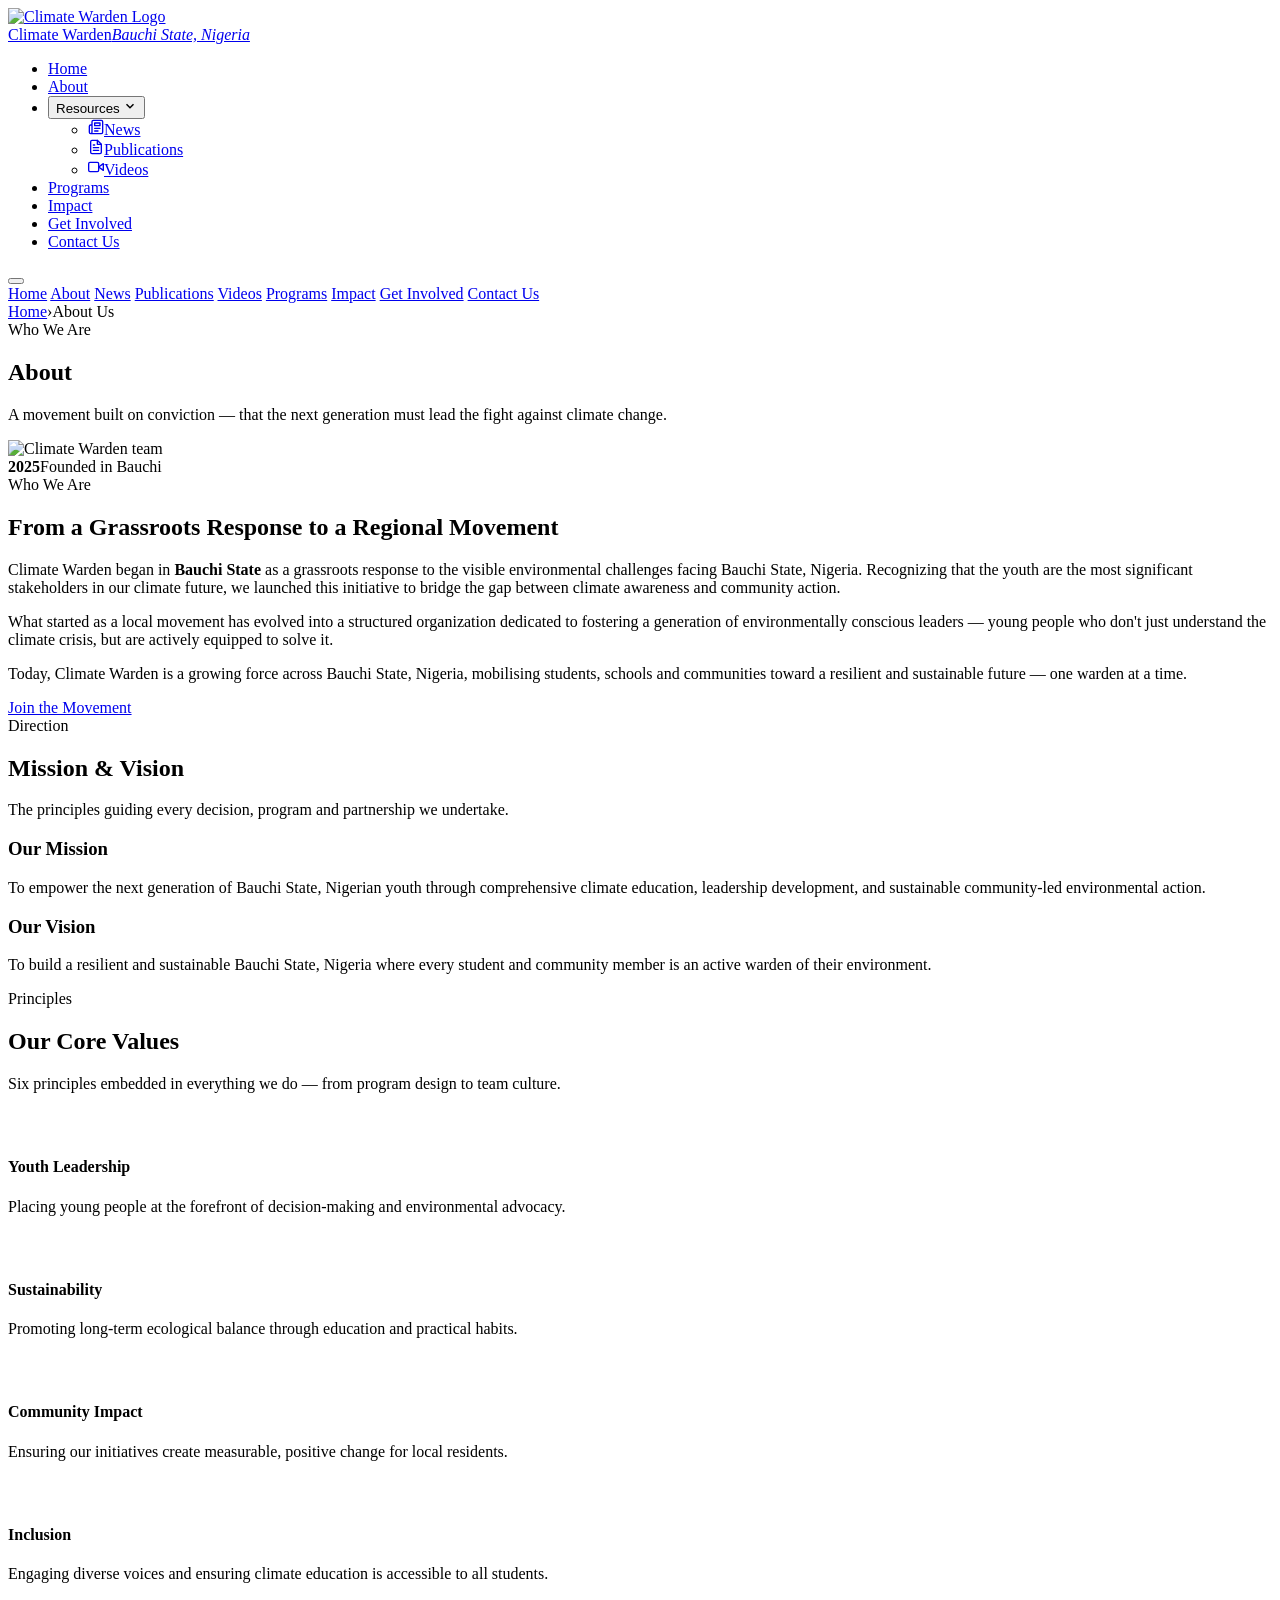
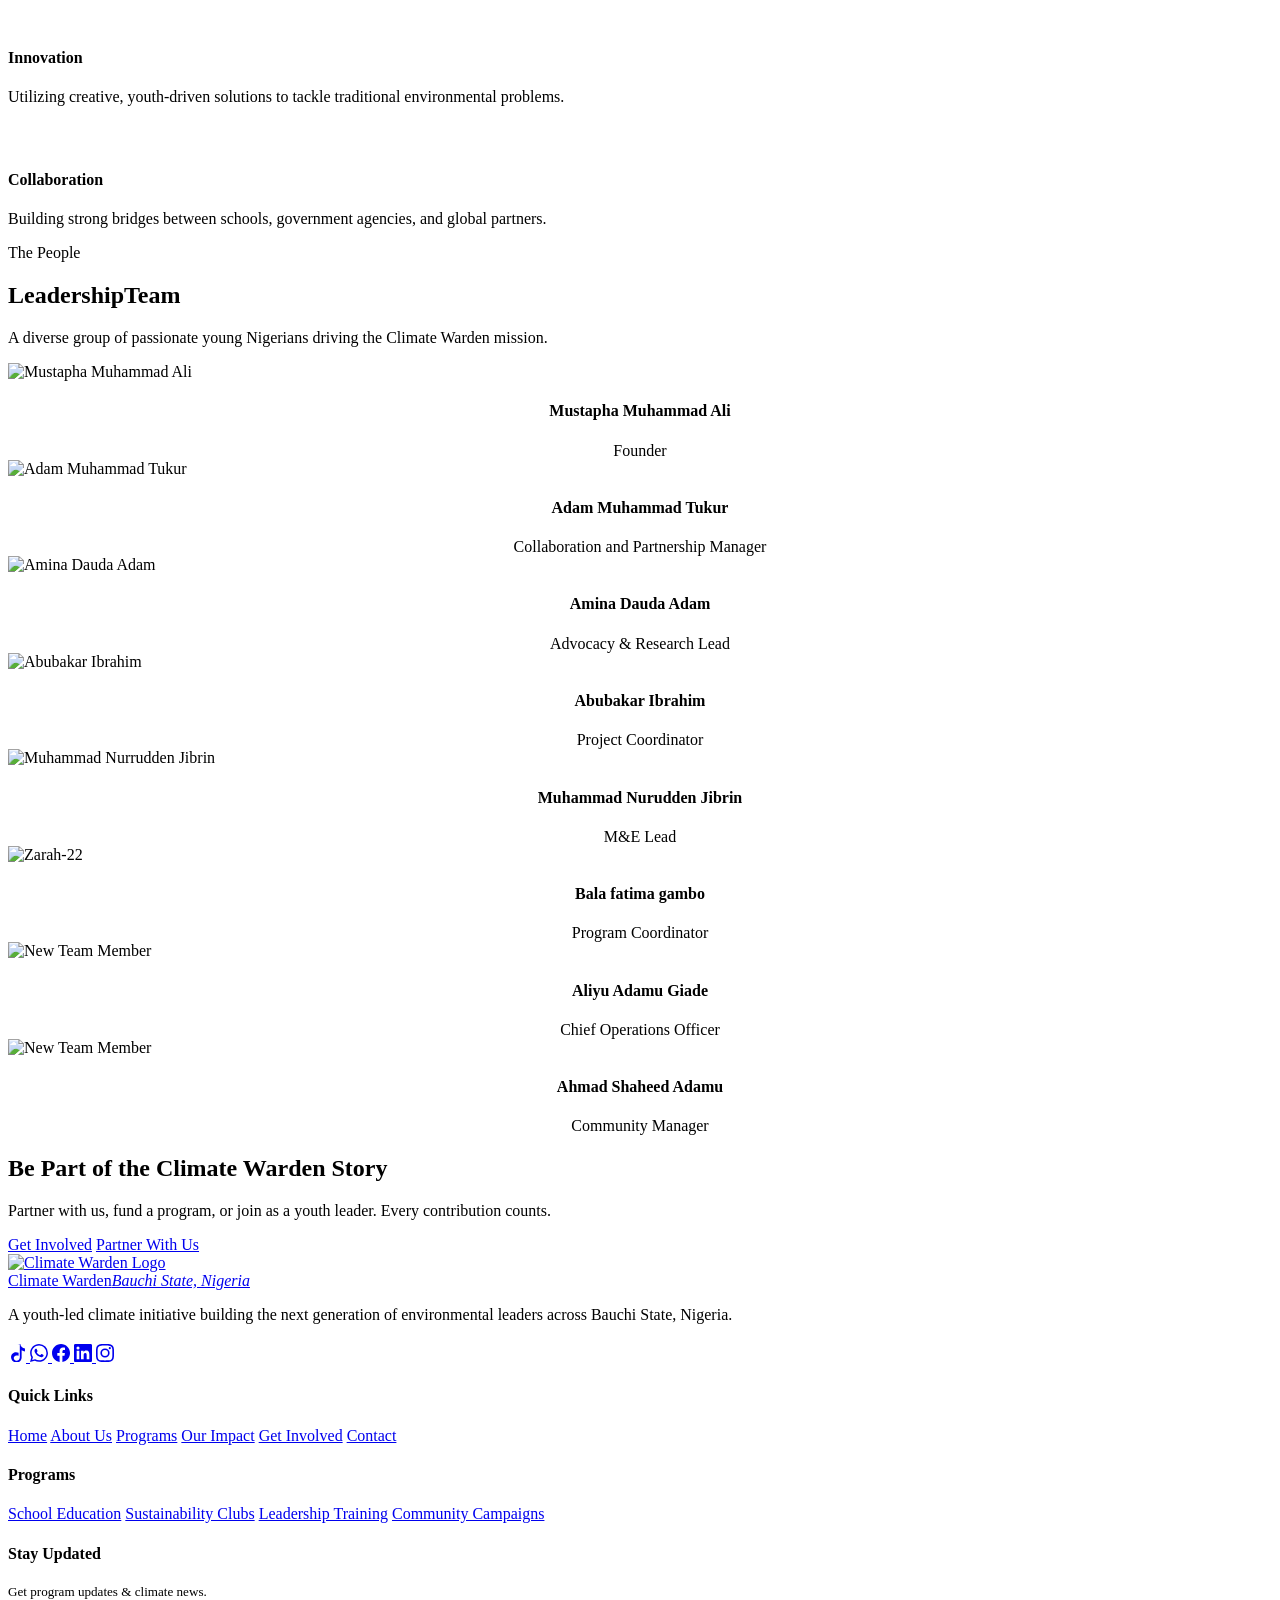
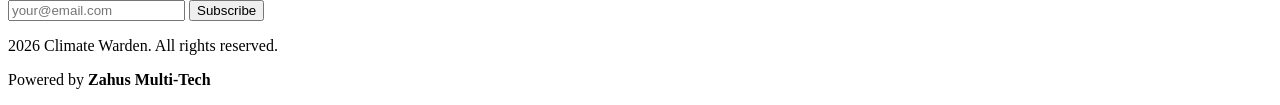
==== about.html @ 06228cfe "Implement Universal SEO, OpenGraph and Twitter tags across all pages" ====
﻿<!DOCTYPE html>
<html lang="en">

<head>
    <meta charset="UTF-8" />
    <meta name="viewport" content="width=device-width,initial-scale=1.0" />
    <title>About Us — Climate Warden</title>
    <!-- SEO Metadata -->
    <meta name="description"
        content="Learn about Climate Warden's story, mission, vision, and core values driving our youth-led climate action in Bauchi State, Nigeria." />
    <meta name="keywords"
        content="About Climate Warden, climate NGO, environmental leadership, Bauchi State, sustainability mission, youth empowerment, Nigeria" />
    <meta name="author" content="Climate Warden" />
    <meta name="robots" content="index, follow" />
    <link rel="canonical" href="https://climatewarden.org/about.html" />

    <!-- Open Graph / Social Media Sharing -->
    <meta property="og:type" content="website" />
    <meta property="og:title" content="About Us — Climate Warden" />
    <meta property="og:description"
        content="Learn about Climate Warden's story, mission, and vision driving our youth-led climate action." />
    <meta property="og:image" content="https://climatewarden.org/images/logo.jpeg" />
    <meta property="og:url" content="https://climatewarden.org/about.html" />

    <!-- Twitter Cards -->
    <meta name="twitter:card" content="summary_large_image" />
    <meta name="twitter:title" content="About Us — Climate Warden" />
    <meta name="twitter:description"
        content="Learn about Climate Warden's story, mission, and vision driving our youth-led climate action." />
    <meta name="twitter:image" content="https://climatewarden.org/images/logo.jpeg" />
    <link rel="icon" href="images/logo.jpeg" />
    <link rel="preconnect" href="https://fonts.googleapis.com" />
    <link rel="preconnect" href="https://fonts.gstatic.com" crossorigin />
    <link
        href="https://fonts.googleapis.com/css2?family=Poppins:wght@300;400;500;600;700;800;900&family=Inter:wght@400;500;600&display=swap"
        rel="stylesheet" />
    <link rel="stylesheet" href="css/style.css" />
</head>

<body>
    <!-- NAVBAR -->
    <header class="navbar" role="banner">
        <div class="container">
            <nav class="nav-inner">
                <a href="index.html" class="nav-logo">
                    <img src="images/logo.jpeg" alt="Climate Warden Logo" class="logo-img" />
                    <div class="logo-wordmark">Climate Warden<em>Bauchi State, Nigeria</em></div>
                </a>
                <ul class="nav-links" role="list">
                    <li><a href="index.html">Home</a></li>
                    <li><a href="about.html" class="active">About</a></li>
                    <li class="nav-dropdown">
                        <button class="nav-dropdown-btn" aria-expanded="false" aria-haspopup="true">Resources <svg
                                class="dropdown-caret" viewBox="0 0 24 24" width="14" height="14" fill="none"
                                stroke="currentColor" stroke-width="2.5">
                                <path d="m6 9 6 6 6-6" />
                            </svg></button>
                        <ul class="dropdown-menu" role="menu">
                            <li><a href="news.html" role="menuitem"><svg viewBox="0 0 24 24" width="16" height="16"
                                        fill="none" stroke="currentColor" stroke-width="2" stroke-linecap="round"
                                        stroke-linejoin="round">
                                        <path
                                            d="M4 22h16a2 2 0 0 0 2-2V4a2 2 0 0 0-2-2H8a2 2 0 0 0-2 2v16a2 2 0 0 1-2 2Zm0 0a2 2 0 0 1-2-2v-9c0-1.1.9-2 2-2h2" />
                                        <path d="M18 14h-8M15 18h-5M10 6h8v4h-8V6Z" />
                                    </svg>News</a></li>
                            <li><a href="publications.html" role="menuitem"><svg viewBox="0 0 24 24" width="16"
                                        height="16" fill="none" stroke="currentColor" stroke-width="2"
                                        stroke-linecap="round" stroke-linejoin="round">
                                        <path d="M14 2H6a2 2 0 0 0-2 2v16a2 2 0 0 0 2 2h12a2 2 0 0 0 2-2V8z" />
                                        <path d="M14 2v6h6M16 13H8M16 17H8M10 9H8" />
                                    </svg>Publications</a></li>
                            <li><a href="videos.html" role="menuitem"><svg viewBox="0 0 24 24" width="16" height="16"
                                        fill="none" stroke="currentColor" stroke-width="2" stroke-linecap="round"
                                        stroke-linejoin="round">
                                        <polygon points="23 7 16 12 23 17 23 7" />
                                        <rect x="1" y="5" width="15" height="14" rx="2" ry="2" />
                                    </svg>Videos</a></li>
                        </ul>
                    </li>
                    <li><a href="programs.html">Programs</a></li>
                    <li><a href="impact.html">Impact</a></li>
                    <li><a href="get-involved.html">Get Involved</a></li>
                    <li><a href="contact.html" class="btn btn-neon">Contact Us</a></li>
                </ul>
                <button class="hamburger" aria-label="Toggle menu"><span></span><span></span><span></span></button>
            </nav>
            <div class="mobile-nav">
                <a href="index.html">Home</a>
                <a href="about.html" class="active">About</a>
                <a href="news.html">News</a>
                <a href="publications.html">Publications</a>
                <a href="videos.html">Videos</a>
                <a href="programs.html">Programs</a>
                <a href="impact.html">Impact</a>
                <a href="get-involved.html">Get Involved</a>
                <a href="contact.html" class="btn btn-neon">Contact Us</a>
            </div>
        </div>
    </header>

    <main>
        <section class="page-hero">
            <div class="container" style="position:relative;z-index:2">
                <nav class="breadcrumb"><a href="index.html">Home</a><span>›</span><span>About Us</span></nav>
                <span class="chip" style="justify-content:center;display:inline-flex">Who We Are</span>
                <h1>About <span
                        style="background:linear-gradient(90deg,var(--green-neon),var(--green-bright));-webkit-background-clip:text;-webkit-text-fill-color:transparent;background-clip:text">Climate
                        Warden</span></h1>
                <p>A movement built on conviction — that the next generation must lead the fight against climate change.
                </p>
            </div>
        </section>

        <!-- OUR STORY -->
        <section>
            <div class="container">
                <div class="about-split">
                    <div class="about-visual reveal-left">
                        <div class="about-glow"></div>
                        <img class="about-img" src="images/about-photo.jpeg" alt="Climate Warden team" loading="lazy"
                            width="700" height="480" />
                        <div class="about-badge"><strong>2025</strong><span>Founded in Bauchi</span></div>
                    </div>
                    <div class="about-text reveal-right">
                        <span class="chip">Who We Are</span>
                        <h2 class="section-title">From a Grassroots Response to a <span class="accent">Regional
                                Movement</span></h2>
                        <p>Climate Warden began in <strong style="color:var(--green-neon)">Bauchi State</strong> as a
                            grassroots response to the visible environmental challenges facing Bauchi State, Nigeria.
                            Recognizing that the youth are the most significant stakeholders in our climate future, we
                            launched this initiative to bridge the gap between climate awareness and community action.
                        </p>
                        <p>What started as a local movement has evolved into a structured organization dedicated to
                            fostering a generation of environmentally conscious leaders — young people who don't just
                            understand the climate crisis, but are actively equipped to solve it.</p>
                        <p>Today, Climate Warden is a growing force across Bauchi State, Nigeria, mobilising students,
                            schools and communities toward a resilient and sustainable future — one warden at a time.
                        </p>
                        <a href="get-involved.html" class="btn btn-neon" style="margin-top:8px">Join the Movement</a>
                    </div>
                </div>
            </div>
        </section>

        <!-- MISSION & VISION -->
        <section class="bg-alt">
            <div class="container">
                <div class="text-center">
                    <span class="chip reveal">Direction</span>
                    <h2 class="section-title reveal">Mission &amp; <span class="accent">Vision</span></h2>
                    <p class="section-sub reveal">The principles guiding every decision, program and partnership we
                        undertake.</p>
                </div>
                <div class="mv-grid">
                    <div class="glass-card mv-card reveal-left">
                        <h3>Our Mission</h3>
                        <p>To empower the next generation of Bauchi State, Nigerian youth through comprehensive climate
                            education, leadership development, and sustainable community-led environmental action.</p>
                    </div>
                    <div class="glass-card mv-card reveal-right">
                        <h3>Our Vision</h3>
                        <p>To build a resilient and sustainable Bauchi State, Nigeria where every student and community
                            member is an active warden of their environment.</p>
                    </div>
                </div>
            </div>
        </section>

        <!-- CORE VALUES -->
        <section>
            <div class="container">
                <div class="text-center">
                    <span class="chip reveal">Principles</span>
                    <h2 class="section-title reveal">Our Core <span class="accent">Values</span></h2>
                    <p class="section-sub reveal">Six principles embedded in everything we do — from program design to
                        team culture.</p>
                </div>
                <div class="values-grid">
                    <div class="glass-card value-card reveal delay-1">
                        <div class="value-icon-wrap">
                            <svg viewBox="0 0 24 24" width="24" height="24" fill="none" stroke="var(--green-neon)"
                                stroke-width="2" stroke-linecap="round" stroke-linejoin="round">
                                <polygon
                                    points="12 2 15.09 8.26 22 9.27 17 14.14 18.18 21.02 12 17.77 5.82 21.02 7 14.14 2 9.27 8.91 8.26 12 2">
                                </polygon>
                            </svg>
                        </div>
                        <h4>Youth Leadership</h4>
                        <p>Placing young people at the forefront of decision-making and environmental advocacy.</p>
                    </div>
                    <div class="glass-card value-card reveal delay-2">
                        <div class="value-icon-wrap">
                            <svg viewBox="0 0 24 24" width="24" height="24" fill="none" stroke="var(--green-neon)"
                                stroke-width="2" stroke-linecap="round" stroke-linejoin="round">
                                <path d="M12 22c5-4 8-9 8-14a8 8 0 1 0-16 0c0 5 3 10 8 14z" />
                                <path d="M12 22V12" />
                            </svg>
                        </div>
                        <h4>Sustainability</h4>
                        <p>Promoting long-term ecological balance through education and practical habits.</p>
                    </div>
                    <div class="glass-card value-card reveal delay-3">
                        <div class="value-icon-wrap">
                            <svg viewBox="0 0 24 24" width="24" height="24" fill="none" stroke="var(--green-neon)"
                                stroke-width="2" stroke-linecap="round" stroke-linejoin="round">
                                <path
                                    d="M20.84 4.61a5.5 5.5 0 0 0-7.78 0L12 5.67l-1.06-1.06a5.5 5.5 0 0 0-7.78 7.78l1.06 1.06L12 21.23l7.78-7.78 1.06-1.06a5.5 5.5 0 0 0 0-7.78z">
                                </path>
                            </svg>
                        </div>
                        <h4>Community Impact</h4>
                        <p>Ensuring our initiatives create measurable, positive change for local residents.</p>
                    </div>
                    <div class="glass-card value-card reveal delay-4">
                        <div class="value-icon-wrap">
                            <svg viewBox="0 0 24 24" width="24" height="24" fill="none" stroke="var(--green-neon)"
                                stroke-width="2" stroke-linecap="round" stroke-linejoin="round">
                                <path d="M17 21v-2a4 4 0 0 0-4-4H5a4 4 0 0 0-4 4v2"></path>
                                <circle cx="9" cy="7" r="4"></circle>
                                <path d="M23 21v-2a4 4 0 0 0-3-3.87"></path>
                                <path d="M16 3.13a4 4 0 0 1 0 7.75"></path>
                            </svg>
                        </div>
                        <h4>Inclusion</h4>
                        <p>Engaging diverse voices and ensuring climate education is accessible to all students.</p>
                    </div>
                    <div class="glass-card value-card reveal delay-5">
                        <div class="value-icon-wrap">
                            <svg viewBox="0 0 24 24" width="24" height="24" fill="none" stroke="var(--green-neon)"
                                stroke-width="2" stroke-linecap="round" stroke-linejoin="round">
                                <polygon points="13 2 3 14 12 14 11 22 21 10 12 10 13 2"></polygon>
                            </svg>
                        </div>
                        <h4>Innovation</h4>
                        <p>Utilizing creative, youth-driven solutions to tackle traditional environmental problems.</p>
                    </div>
                    <div class="glass-card value-card reveal delay-6">
                        <div class="value-icon-wrap">
                            <svg viewBox="0 0 24 24" width="24" height="24" fill="none" stroke="var(--green-neon)"
                                stroke-width="2" stroke-linecap="round" stroke-linejoin="round">
                                <circle cx="18" cy="5" r="3"></circle>
                                <circle cx="6" cy="12" r="3"></circle>
                                <circle cx="18" cy="19" r="3"></circle>
                                <line x1="8.59" y1="13.51" x2="15.42" y2="17.49"></line>
                                <line x1="15.41" y1="6.51" x2="8.59" y2="10.49"></line>
                            </svg>
                        </div>
                        <h4>Collaboration</h4>
                        <p>Building strong bridges between schools, government agencies, and global partners.</p>
                    </div>
                </div>
            </div>
        </section>

        <!-- TEAM -->
        <section class="bg-alt">
            <div class="container">
                <div class="text-center">
                    <span class="chip reveal"> The People</span>
                    <h2 class="section-title reveal">Leadership<span class="accent">Team</span></h2>
                    <p class="section-sub reveal">A diverse group of passionate young Nigerians driving the Climate
                        Warden mission.</p>
                </div>
                <div class="team-grid">
                    <div class="glass-card team-card reveal delay-1">
                        <div class="team-header" style="overflow: hidden; padding: 0;">
                            <img src="images/mustapha-muhammad-ali.jpg" alt="Mustapha Muhammad Ali"
                                style="width: 100%; height: 100%; object-fit: cover; display: block;" />
                        </div>
                        <div class="team-body" style="text-align: center;">
                            <h4>Mustapha Muhammad Ali</h4><span class="team-role">Founder</span>
                        </div>
                    </div>
                    <div class="glass-card team-card reveal delay-2">
                        <div class="team-header" style="overflow: hidden; padding: 0;">
                            <img src="images/adam-muhammad-tukur.jpg" alt="Adam Muhammad Tukur"
                                style="width: 100%; height: 100%; object-fit: cover; display: block;" />
                        </div>
                        <div class="team-body" style="text-align: center;">
                            <h4>Adam Muhammad Tukur</h4><span class="team-role">Collaboration and Partnership
                                Manager</span>
                        </div>
                    </div>
                    <div class="glass-card team-card reveal delay-3">
                        <div class="team-header" style="overflow: hidden; padding: 0;">
                            <img src="images/aira-2.jpg" alt="Amina Dauda Adam"
                                style="width: 100%; height: 100%; object-fit: cover; display: block;" />
                        </div>
                        <div class="team-body" style="text-align: center;">
                            <h4>Amina Dauda Adam</h4><span class="team-role">Advocacy & Research Lead</span>
                        </div>
                    </div>
                    <div class="glass-card team-card reveal delay-4">
                        <div class="team-header" style="overflow: hidden; padding: 0;">
                            <img src="images/abubakar-ibrahim.jpg" alt="Abubakar Ibrahim"
                                style="width: 100%; height: 100%; object-fit: cover; display: block;" />
                        </div>
                        <div class="team-body" style="text-align: center;">
                            <h4>Abubakar Ibrahim</h4><span class="team-role">Project Coordinator</span>
                        </div>
                    </div>
                    <div class="glass-card team-card reveal delay-5">
                        <div class="team-header" style="overflow: hidden; padding: 0;">
                            <img src="images/muhammad-nurrudden-jibrin.jpg" alt="Muhammad Nurrudden Jibrin"
                                style="width: 100%; height: 100%; object-fit: cover; display: block;" />
                        </div>
                        <div class="team-body" style="text-align: center;">
                            <h4>Muhammad Nurudden Jibrin</h4><span class="team-role">M&amp;E Lead</span>
                        </div>
                    </div>
                    <div class="glass-card team-card reveal delay-6">
                        <div class="team-header" style="overflow: hidden; padding: 0;">
                            <img src="images/zarah-22.jpg" alt="Zarah-22"
                                style="width: 100%; height: 100%; object-fit: cover; display: block;" />
                        </div>
                        <div class="team-body" style="text-align: center;">
                            <h4>Bala fatima gambo</h4><span class="team-role">Program Coordinator</span>
                        </div>
                    </div>
                    <div class="glass-card team-card reveal delay-7">
                        <div class="team-header" style="overflow: hidden; padding: 0;">
                            <img src="images/adoo.jpg" alt="New Team Member"
                                style="width: 100%; height: 100%; object-fit: cover; display: block;" />
                        </div>
                        <div class="team-body" style="text-align: center;">
                            <h4>Aliyu Adamu Giade</h4><span class="team-role">Chief Operations Officer</span>
                        </div>
                    </div>
                    <div class="glass-card team-card reveal delay-8">
                        <div class="team-header" style="overflow: hidden; padding: 0;">
                            <img src="images/shahed.jpg" alt="New Team Member"
                                style="width: 100%; height: 100%; object-fit: cover; display: block;" />
                        </div>
                        <div class="team-body" style="text-align: center;">
                            <h4>Ahmad Shaheed Adamu</h4><span class="team-role">Community Manager</span>
                        </div>
                    </div>
                </div>
            </div>
        </section>

        <section class="cta-section">
            <div class="container" style="position:relative;z-index:2">
                <h2>Be Part of the <span class="accent">Climate Warden Story</span></h2>
                <p>Partner with us, fund a program, or join as a youth leader. Every contribution counts.</p>
                <div class="cta-btns">
                    <a href="get-involved.html" class="btn btn-neon btn-lg">Get Involved</a>
                    <a href="contact.html" class="btn btn-glass btn-lg">Partner With Us</a>
                </div>
            </div>
        </section>
    </main>

    <!-- FOOTER -->
    <footer class="footer">
        <div class="container">
            <div class="footer-grid">
                <div class="footer-brand">
                    <a href="index.html" class="nav-logo">
                        <img src="images/logo.jpeg" alt="Climate Warden Logo" class="logo-img" />
                        <div class="logo-wordmark">Climate Warden<em>Bauchi State, Nigeria</em></div>
                    </a>
                    <p>A youth-led climate initiative building the next generation of environmental leaders across
                        Bauchi State, Nigeria.</p>
                    <div class="footer-social" style="margin-top:20px">
                        <a href="https://www.tiktok.com/@climate.warden?_r=1&_t=ZS-94JHBEj833o" class="soc-btn"
                            aria-label="TikTok" target="_blank" rel="noopener">
                            <svg viewBox="0 0 24 24" width="18" height="18" fill="currentColor">
                                <path
                                    d="M12.525.02c1.31-.02 2.61-.01 3.91.04.15 1.53.85 3.01 1.95 4.09 1.12 1.09 2.66 1.72 4.25 1.79v3.96c-1.57-.02-3.13-.53-4.45-1.42-.01 3.25.01 6.5-.02 9.75-.11 2.53-1.6 4.88-3.87 5.92-2.31 1.05-5.06.77-7.14-.73-2.07-1.49-3.26-4.04-3.08-6.57.17-2.32 1.63-4.41 3.73-5.3 2-.85 4.39-.77 6.32.22l-.02 4.05c-1.22-.64-2.73-.78-4.02-.32-1.34.48-2.32 1.72-2.39 3.16-.06 1.48.87 2.87 2.26 3.4 1.4.53 3.06.27 4.19-.66 1.08-.89 1.65-2.28 1.63-3.71-.03-5.83-.02-11.66-.02-17.49z" />
                            </svg>
                        </a>
                        <a href="https://wa.me/2347038154504" class="soc-btn" aria-label="WhatsApp" target="_blank"
                            rel="noopener">
                            <svg viewBox="0 0 24 24" width="18" height="18" fill="currentColor">
                                <path
                                    d="M17.472 14.382c-.297-.149-1.758-.867-2.03-.967-.273-.099-.471-.148-.67.15-.197.297-.767.966-.94 1.164-.173.199-.347.223-.644.075-.297-.15-1.255-.463-2.39-1.475-.883-.788-1.48-1.761-1.653-2.059-.173-.297-.018-.458.13-.606.134-.133.298-.347.446-.52.149-.174.198-.298.298-.497.099-.198.05-.371-.025-.52-.075-.149-.669-1.612-.916-2.207-.242-.579-.487-.5-.669-.51a12.8 12.8 0 0 0-.57-.01c-.198 0-.52.074-.792.372-.272.297-1.04 1.016-1.04 2.479 0 1.462 1.065 2.875 1.213 3.074.149.198 2.096 3.2 5.077 4.487.709.306 1.262.489 1.694.625.712.227 1.36.195 1.871.118.571-.085 1.758-.719 2.006-1.413.248-.694.248-1.289.173-1.413-.074-.124-.272-.198-.57-.347m-5.421 7.403h-.004a9.87 9.87 0 0 1-5.031-1.378l-.361-.214-3.741.982.998-3.648-.235-.374a9.86 9.86 0 0 1-1.51-5.26c.001-5.45 4.436-9.884 9.888-9.884 2.64 0 5.122 1.03 6.988 2.898a9.825 9.825 0 0 1 2.893 6.994c-.003 5.45-4.437 9.884-9.885 9.884m8.413-18.297A11.815 11.815 0 0 0 12.05 0C5.495 0 .16 5.335.157 11.892c0 2.096.547 4.142 1.588 5.945L.057 24l6.305-1.654a11.882 11.882 0 0 0 5.683 1.448h.005c6.554 0 11.89-5.335 11.893-11.893a11.821 11.821 0 0 0-3.48-8.413Z" />
                            </svg>
                        </a>
                        <a href="https://www.facebook.com/share/17yFts8kGH/" class="soc-btn" aria-label="Facebook"
                            target="_blank" rel="noopener">
                            <svg viewBox="0 0 24 24" width="18" height="18" fill="currentColor">
                                <path
                                    d="M24 12.073C24 5.405 18.627 0 12 0S0 5.405 0 12.073C0 18.1 4.388 23.094 10.125 24v-8.437H7.078v-3.49h3.047V9.41c0-3.025 1.791-4.697 4.533-4.697 1.312 0 2.686.235 2.686.235v2.97h-1.513c-1.491 0-1.956.93-1.956 1.874v2.25h3.328l-.532 3.49h-2.796V24C19.612 23.094 24 18.1 24 12.073Z" />
                            </svg>
                        </a>
                        <a href="https://www.linkedin.com/company/climate-warden/" class="soc-btn" aria-label="LinkedIn"
                            target="_blank" rel="noopener">
                            <svg viewBox="0 0 24 24" width="18" height="18" fill="currentColor">
                                <path
                                    d="M20.447 20.452h-3.554v-5.569c0-1.328-.027-3.037-1.852-3.037-1.853 0-2.136 1.445-2.136 2.939v5.667H9.351V9h3.414v1.561h.046c.477-.9 1.637-1.85 3.37-1.85 3.601 0 4.267 2.37 4.267 5.455v6.286zM5.337 7.433a2.062 2.062 0 0 1-2.063-2.065 2.064 2.064 0 1 1 2.063 2.065zm1.782 13.019H3.555V9h3.564v11.452zM22.225 0H1.771C.792 0 0 .774 0 1.729v20.542C0 23.227.792 24 1.771 24h20.451C23.2 24 24 23.227 24 22.271V1.729C24 .774 23.2 0 22.222 0h.003z" />
                            </svg>
                        </a>
                        <a href="https://www.instagram.com/musterferh_?igsh=MWl0NHE3NjFrNmg1Zw==" class="soc-btn"
                            aria-label="Instagram" target="_blank" rel="noopener">
                            <svg viewBox="0 0 24 24" width="18" height="18" fill="currentColor">
                                <path
                                    d="M12 2.163c3.204 0 3.584.012 4.85.07 3.252.148 4.771 1.691 4.919 4.919.058 1.265.069 1.645.069 4.849 0 3.205-.012 3.584-.069 4.849-.149 3.225-1.664 4.771-4.919 4.919-1.266.058-1.644.07-4.85.07-3.204 0-3.584-.012-4.849-.07-3.26-.149-4.771-1.699-4.919-4.92-.058-1.265-.07-1.644-.07-4.849 0-3.204.013-3.583.07-4.849.149-3.227 1.664-4.771 4.919-4.919 1.266-.057 1.645-.069 4.849-.069zM12 0C8.741 0 8.333.014 7.053.072 2.695.272.273 2.69.073 7.052.014 8.333 0 8.741 0 12c0 3.259.014 3.668.072 4.948.2 4.358 2.618 6.78 6.98 6.98C8.333 23.986 8.741 24 12 24c3.259 0 3.668-.014 4.948-.072 4.354-.2 6.782-2.618 6.979-6.98.059-1.28.073-1.689.073-4.948 0-3.259-.014-3.667-.072-4.947-.196-4.354-2.617-6.78-6.979-6.98C15.668.014 15.259 0 12 0zm0 5.838a6.162 6.162 0 1 0 0 12.324 6.162 6.162 0 0 0 0-12.324zM12 16a4 4 0 1 1 0-8 4 4 0 0 1 0 8zm6.406-11.845a1.44 1.44 0 1 0 0 2.881 1.44 1.44 0 0 0 0-2.881z" />
                            </svg>
                        </a>
                    </div>
                </div>
                <nav class="footer-col">
                    <h4>Quick Links</h4>
                    <a href="index.html">Home</a>
                    <a href="about.html">About Us</a>
                    <a href="programs.html">Programs</a>
                    <a href="impact.html">Our Impact</a>
                    <a href="get-involved.html">Get Involved</a>
                    <a href="contact.html">Contact</a>
                </nav>
                <nav class="footer-col">
                    <h4>Programs</h4>
                    <a href="programs.html#education">School Education</a>
                    <a href="programs.html#clubs">Sustainability Clubs</a>
                    <a href="programs.html#leadership">Leadership Training</a>
                    <a href="programs.html#campaigns">Community Campaigns</a>
                </nav>
                <div class="footer-col">
                    <h4>Stay Updated</h4>
                    <p style="font-size:.82rem;color:var(--text-muted);margin-bottom:0">Get program updates &amp;
                        climate news.</p>
                    <form class="newsletter-input-wrap">
                        <input type="email" placeholder="your@email.com" required aria-label="Email address" />
                        <button type="submit" class="btn btn-neon" style="justify-content:center">Subscribe</button>
                    </form>
                </div>
            </div>
            <div class="footer-bottom">
                <p> 2026 Climate Warden. All rights reserved.</p>
                <p>Powered by <strong style="color:var(--green-neon)">Zahus Multi-Tech</strong></p>
            </div>
        </div>
    </footer>

    <script src="js/main.js" defer></script>
</body>

</html>
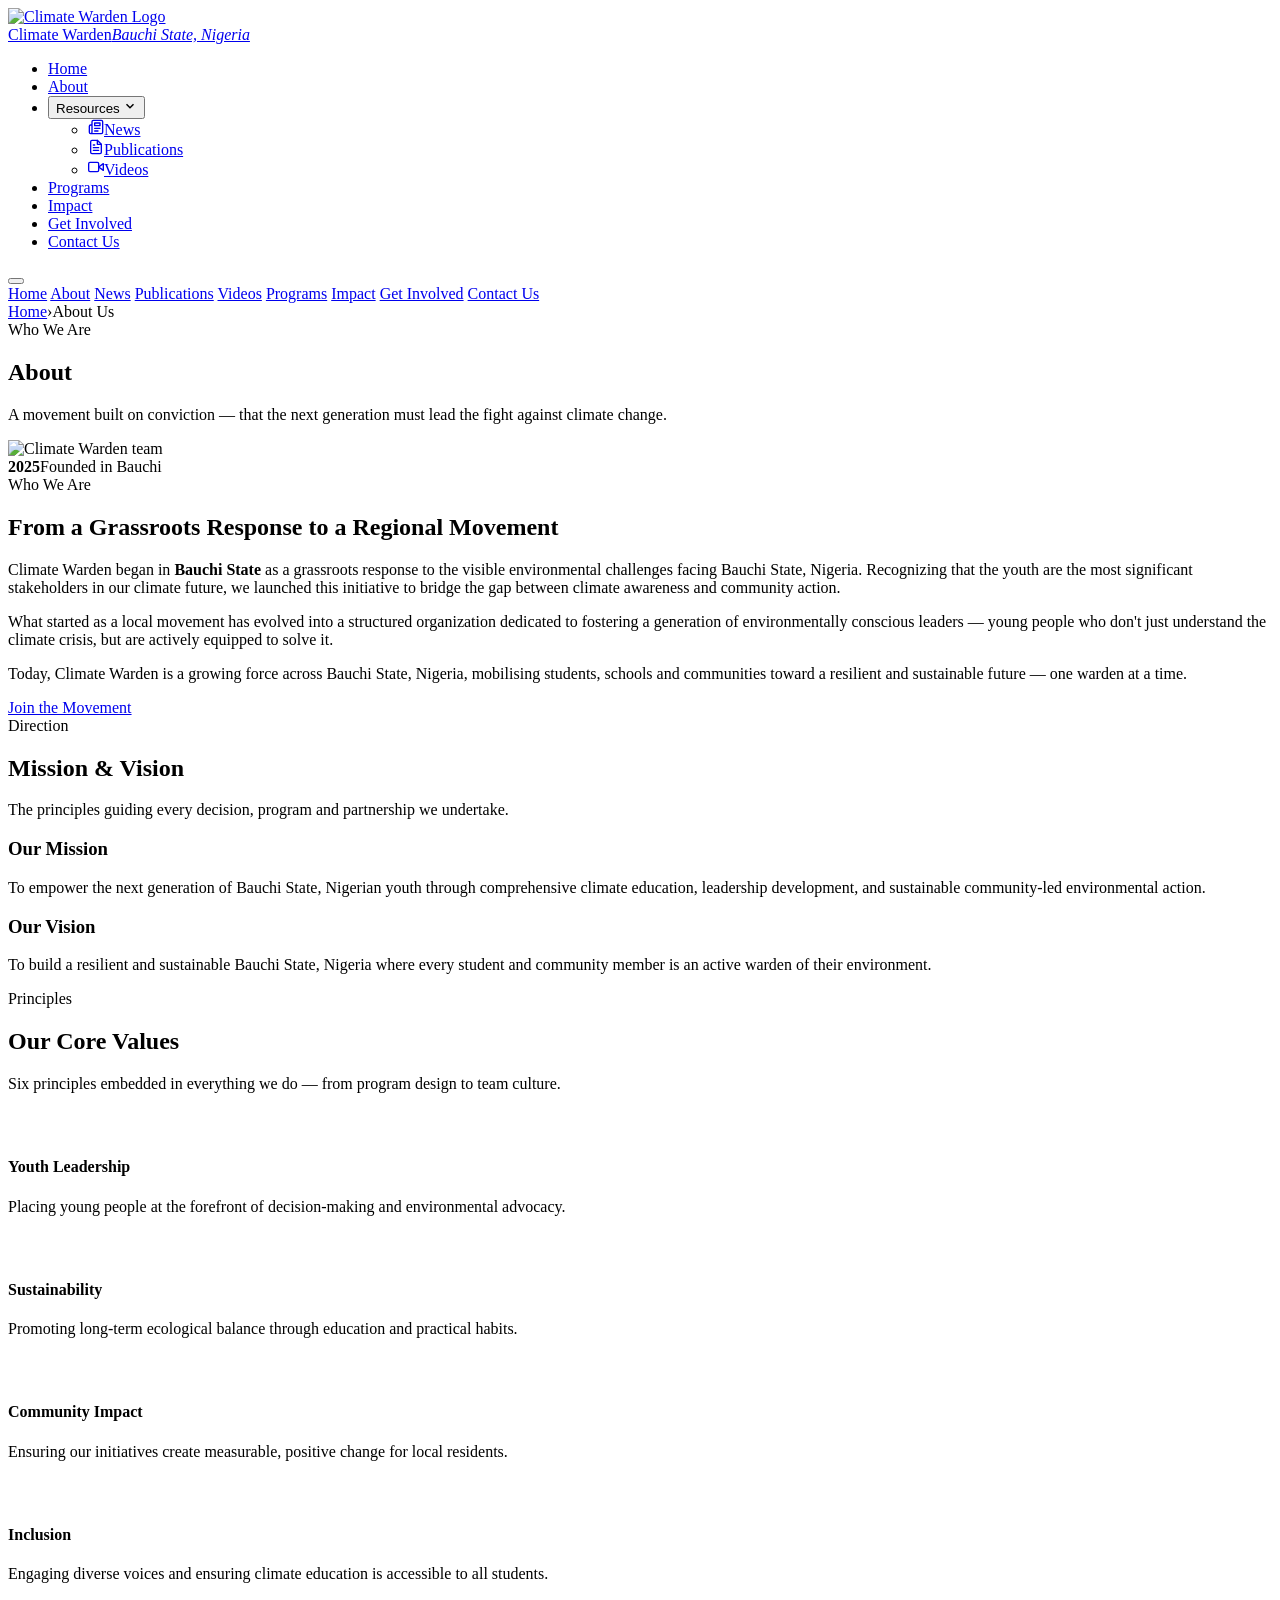
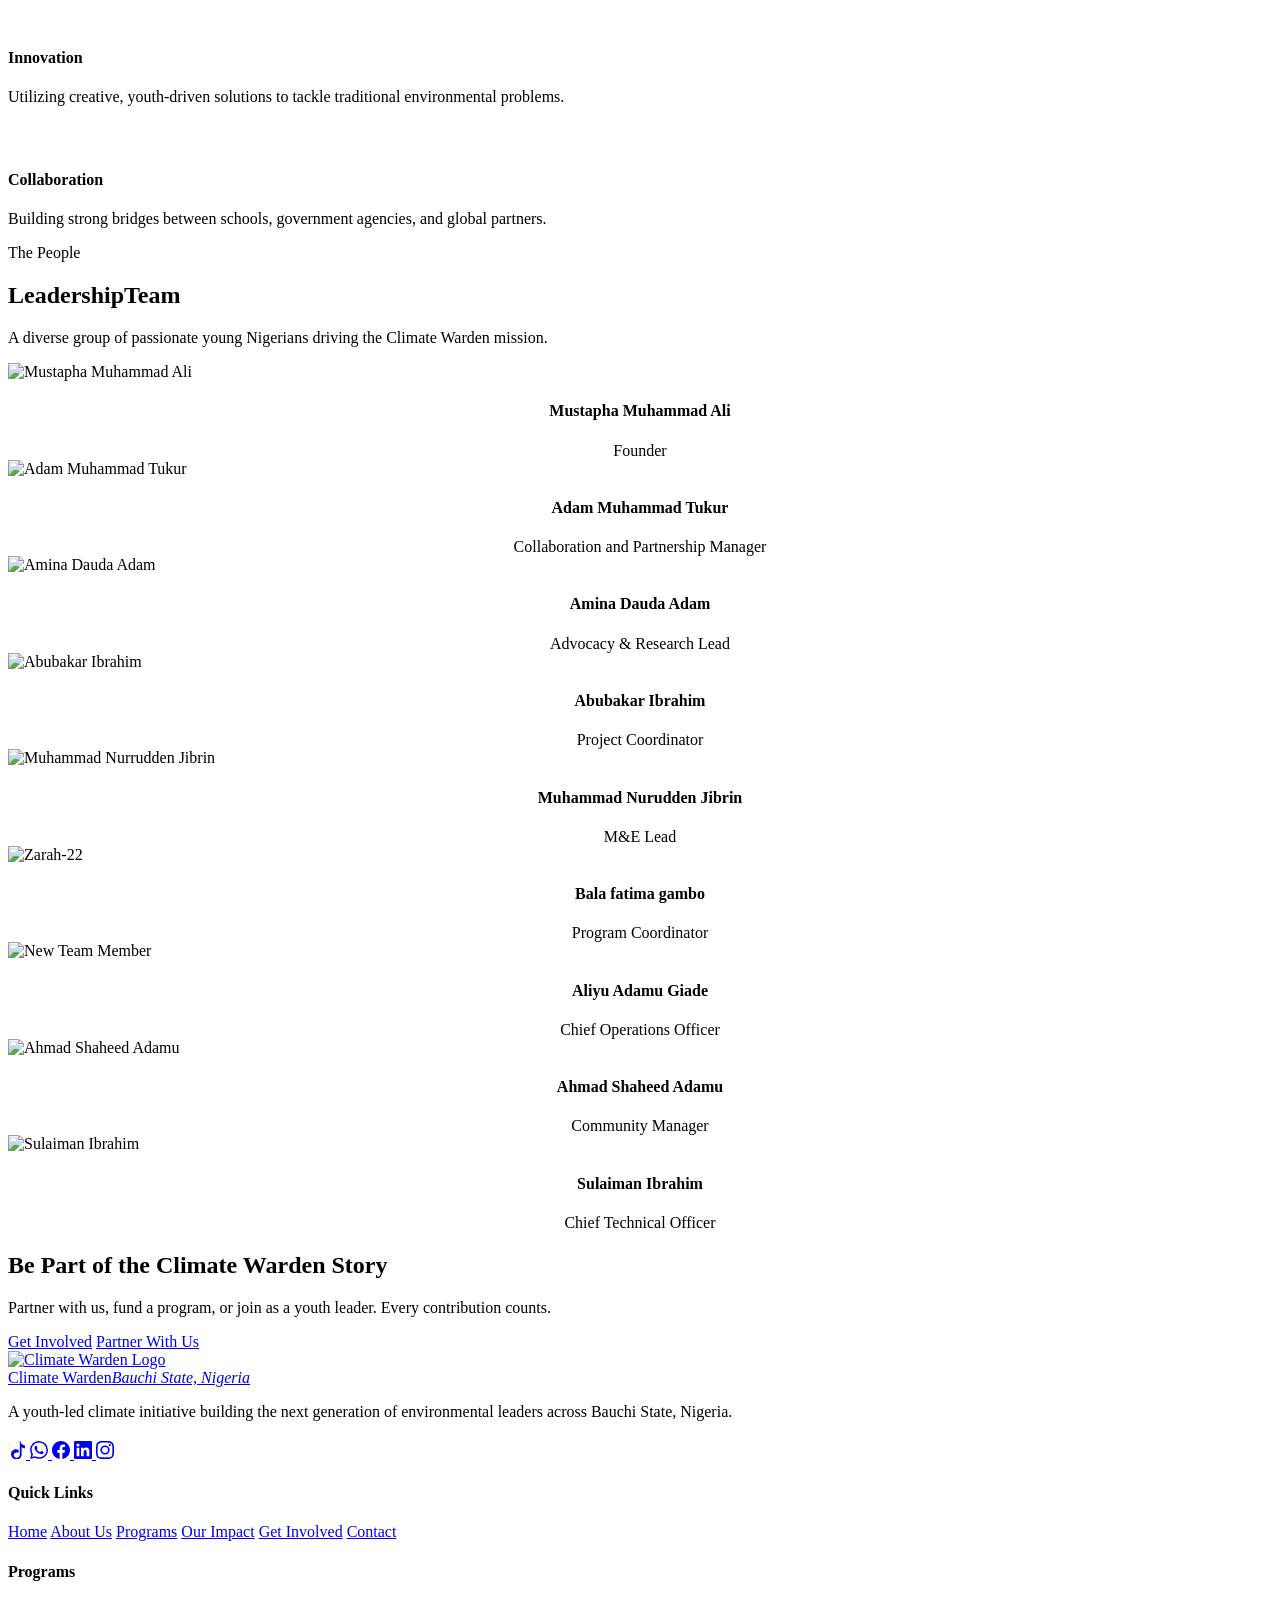
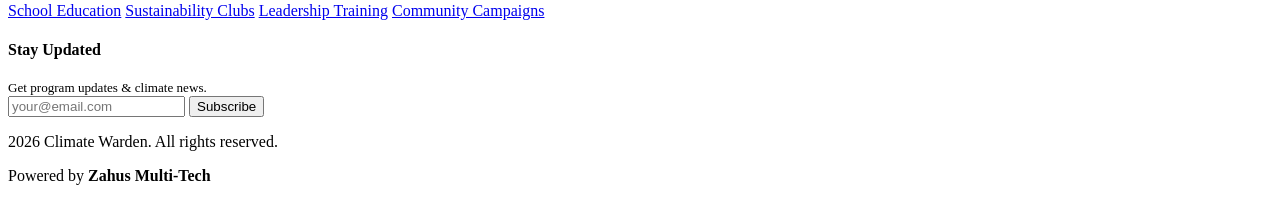
==== commit 0f412d13: "style: update team member image source" ====
--- a/about.html
+++ b/about.html
@@ -5,6 +5,8 @@
     <meta charset="UTF-8" />
     <meta name="viewport" content="width=device-width,initial-scale=1.0" />
     <title>About Us — Climate Warden</title>
+    <!-- Google Search Console Verification -->
+    <meta name="google-site-verification" content="kpxqSwDE-SX_pO0rOLM9QsYnRwSs0oAshB_o0GFHURk" />
     <!-- SEO Metadata -->
     <meta name="description"
         content="Learn about Climate Warden's story, mission, vision, and core values driving our youth-led climate action in Bauchi State, Nigeria." />
@@ -328,11 +330,20 @@
                     </div>
                     <div class="glass-card team-card reveal delay-8">
                         <div class="team-header" style="overflow: hidden; padding: 0;">
-                            <img src="images/shahed.jpg" alt="New Team Member"
+                            <img src="images/shahed.jpg" alt="Ahmad Shaheed Adamu"
                                 style="width: 100%; height: 100%; object-fit: cover; display: block;" />
                         </div>
                         <div class="team-body" style="text-align: center;">
                             <h4>Ahmad Shaheed Adamu</h4><span class="team-role">Community Manager</span>
+                        </div>
+                    </div>
+                    <div class="glass-card team-card reveal delay-9">
+                        <div class="team-header" style="overflow: hidden; padding: 0;">
+                            <img src="images/Sulaiman-ibrahim.jpg" alt="Sulaiman Ibrahim"
+                                style="width: 100%; height: 100%; object-fit: cover; display: block; background: var(--bg-card); display: flex; align-items: center; justify-content: center; color: var(--text-muted);" />
+                        </div>
+                        <div class="team-body" style="text-align: center;">
+                            <h4>Sulaiman Ibrahim</h4><span class="team-role">Chief Technical Officer</span>
                         </div>
                     </div>
                 </div>
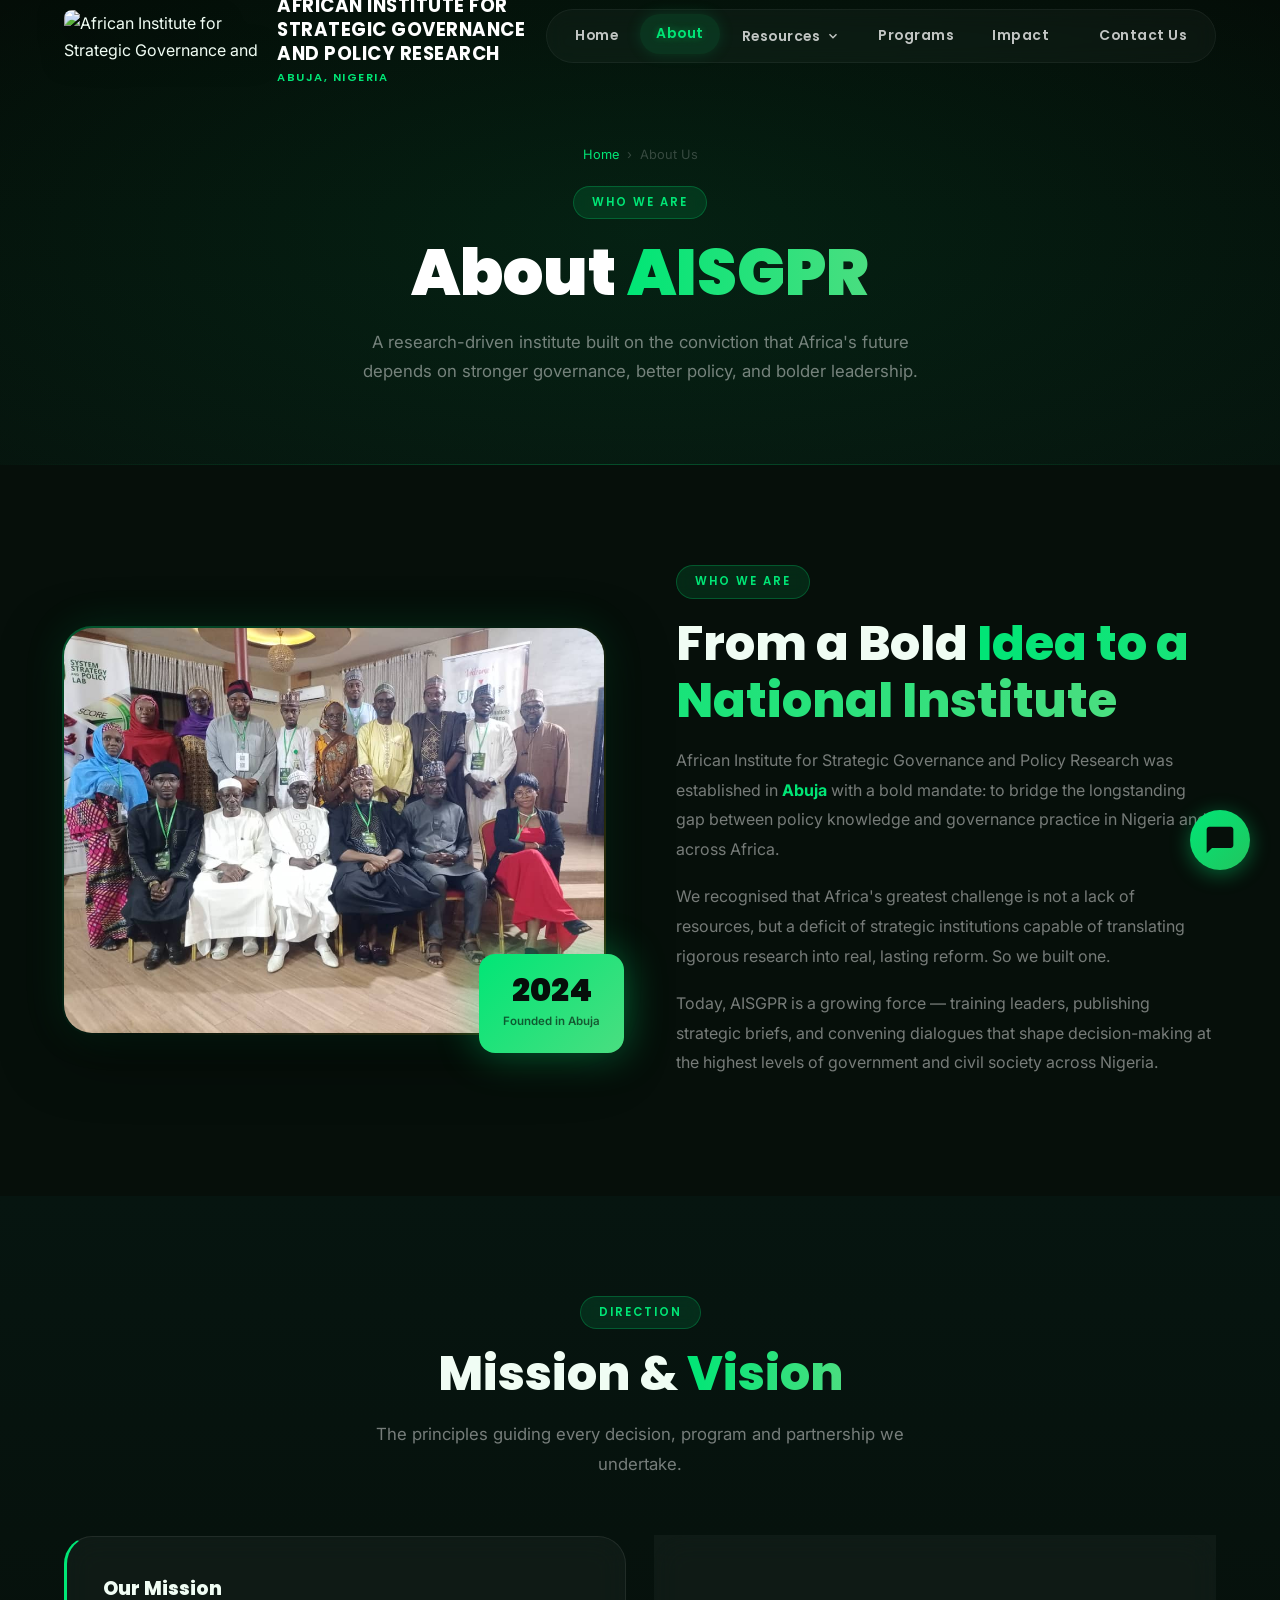
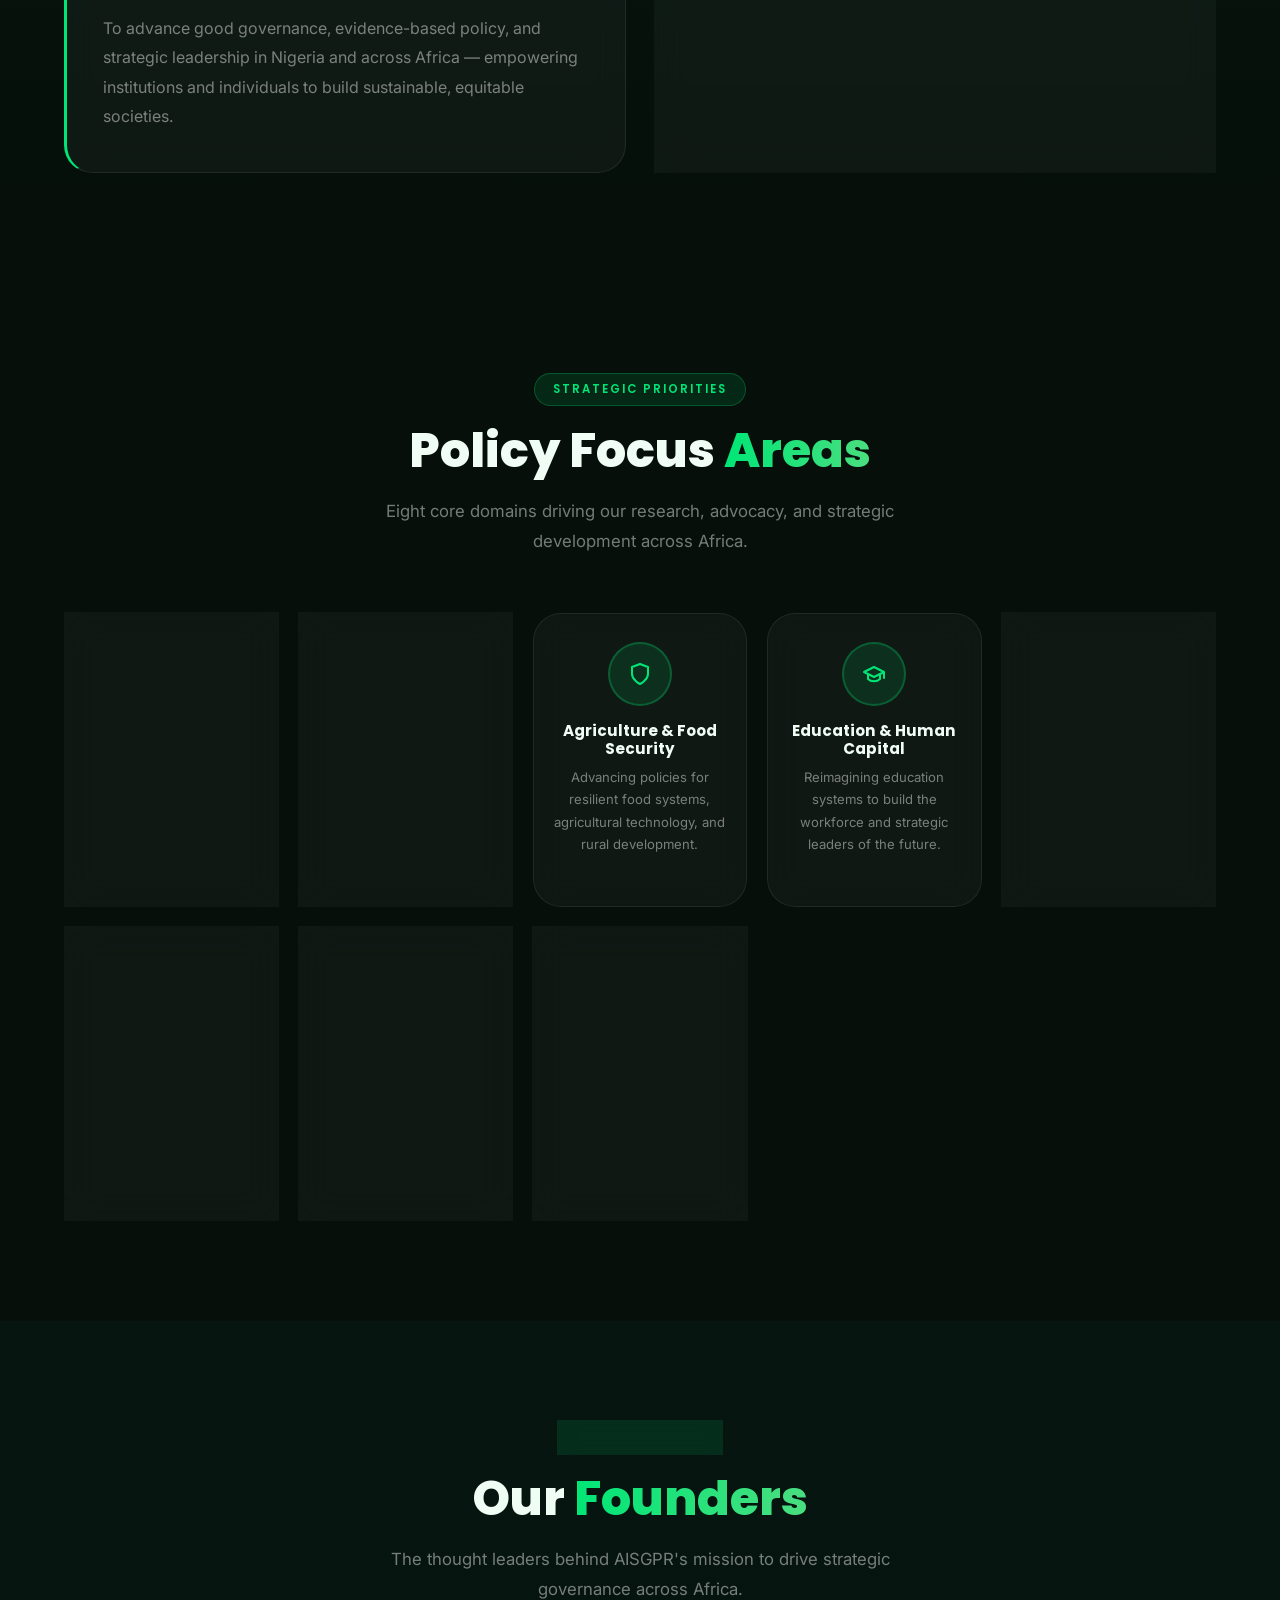
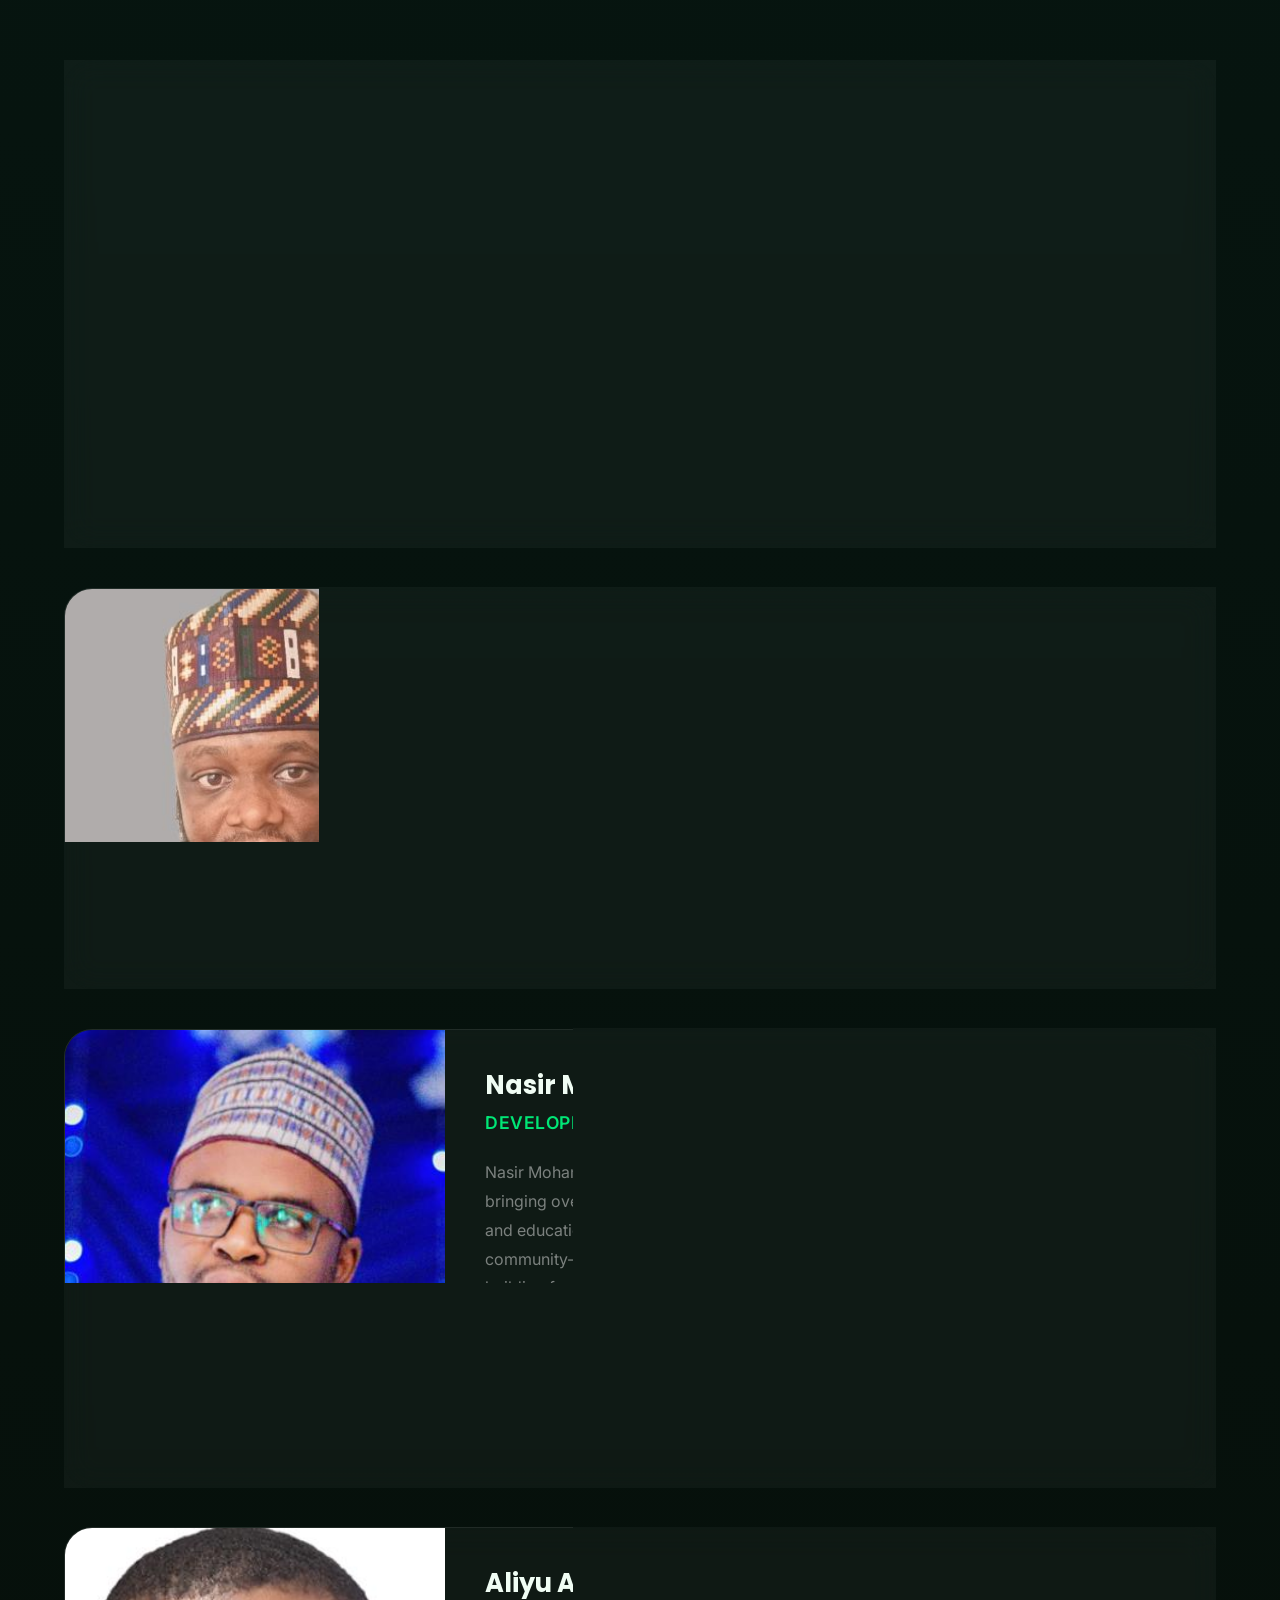
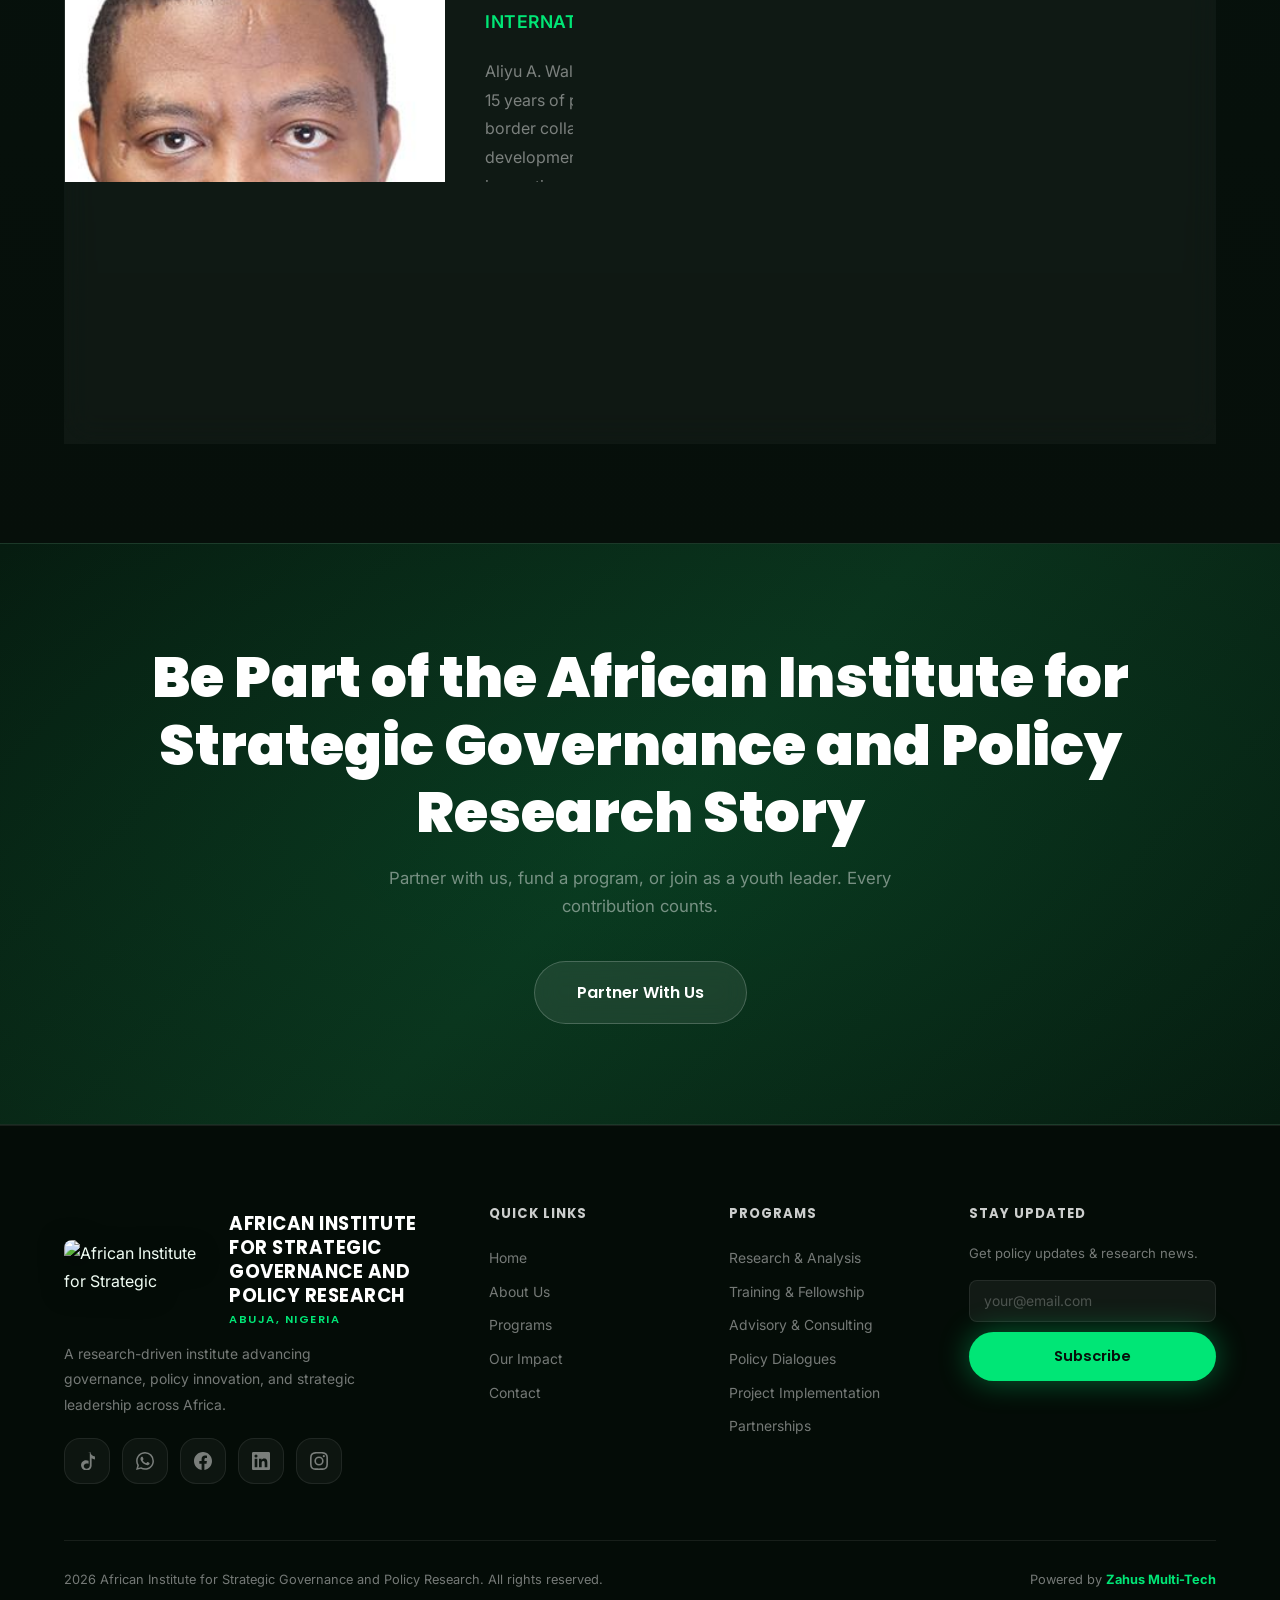
==== commit 128961b7: "Migrate Climate Warden website content to AISGPR" ====
--- a/about.html
+++ b/about.html
@@ -1,36 +1,36 @@
-﻿<!DOCTYPE html>
+<!DOCTYPE html>
 <html lang="en">
 
 <head>
     <meta charset="UTF-8" />
     <meta name="viewport" content="width=device-width,initial-scale=1.0" />
-    <title>About Us — Climate Warden</title>
+    <title>About Us — African Institute for Strategic Governance and Policy Research</title>
     <!-- Google Search Console Verification -->
     <meta name="google-site-verification" content="kpxqSwDE-SX_pO0rOLM9QsYnRwSs0oAshB_o0GFHURk" />
     <!-- SEO Metadata -->
     <meta name="description"
-        content="Learn about Climate Warden's story, mission, vision, and core values driving our youth-led climate action in Bauchi State, Nigeria." />
+        content="Learn about African Institute for Strategic Governance and Policy Research's story, mission, vision, and core values driving our youth-led climate action in Bauchi State, Nigeria." />
     <meta name="keywords"
-        content="About Climate Warden, climate NGO, environmental leadership, Bauchi State, sustainability mission, youth empowerment, Nigeria" />
-    <meta name="author" content="Climate Warden" />
+        content="About African Institute for Strategic Governance and Policy Research, climate NGO, environmental leadership, Bauchi State, sustainability mission, youth empowerment, Nigeria" />
+    <meta name="author" content="African Institute for Strategic Governance and Policy Research" />
     <meta name="robots" content="index, follow" />
-    <link rel="canonical" href="https://climatewarden.org/about.html" />
+    <link rel="canonical" href="https://aisgpr.org/about.html" />
 
     <!-- Open Graph / Social Media Sharing -->
     <meta property="og:type" content="website" />
-    <meta property="og:title" content="About Us — Climate Warden" />
+    <meta property="og:title" content="About Us — African Institute for Strategic Governance and Policy Research" />
     <meta property="og:description"
-        content="Learn about Climate Warden's story, mission, and vision driving our youth-led climate action." />
-    <meta property="og:image" content="https://climatewarden.org/images/logo.jpeg" />
-    <meta property="og:url" content="https://climatewarden.org/about.html" />
+        content="Learn about African Institute for Strategic Governance and Policy Research's story, mission, and vision driving our youth-led climate action." />
+    <meta property="og:image" content="https://aisgpr.org/images/logo.jpg" />
+    <meta property="og:url" content="https://aisgpr.org/about.html" />
 
     <!-- Twitter Cards -->
     <meta name="twitter:card" content="summary_large_image" />
-    <meta name="twitter:title" content="About Us — Climate Warden" />
+    <meta name="twitter:title" content="About Us — African Institute for Strategic Governance and Policy Research" />
     <meta name="twitter:description"
-        content="Learn about Climate Warden's story, mission, and vision driving our youth-led climate action." />
-    <meta name="twitter:image" content="https://climatewarden.org/images/logo.jpeg" />
-    <link rel="icon" href="images/logo.jpeg" />
+        content="Learn about African Institute for Strategic Governance and Policy Research's story, mission, and vision driving our youth-led climate action." />
+    <meta name="twitter:image" content="https://aisgpr.org/images/logo.jpg" />
+    <link rel="icon" href="images/logo.jpg" />
     <link rel="preconnect" href="https://fonts.googleapis.com" />
     <link rel="preconnect" href="https://fonts.gstatic.com" crossorigin />
     <link
@@ -45,8 +45,10 @@
         <div class="container">
             <nav class="nav-inner">
                 <a href="index.html" class="nav-logo">
-                    <img src="images/logo.jpeg" alt="Climate Warden Logo" class="logo-img" />
-                    <div class="logo-wordmark">Climate Warden<em>Bauchi State, Nigeria</em></div>
+                    <img src="images/logo.jpg" alt="African Institute for Strategic Governance and Policy Research Logo"
+                        class="logo-img" />
+                    <div class="logo-wordmark">African Institute for Strategic Governance and Policy Research<em>Abuja,
+                            Nigeria</em></div>
                 </a>
                 <ul class="nav-links" role="list">
                     <li><a href="index.html">Home</a></li>
@@ -81,7 +83,7 @@
                     </li>
                     <li><a href="programs.html">Programs</a></li>
                     <li><a href="impact.html">Impact</a></li>
-                    <li><a href="get-involved.html">Get Involved</a></li>
+                    
                     <li><a href="contact.html" class="btn btn-neon">Contact Us</a></li>
                 </ul>
                 <button class="hamburger" aria-label="Toggle menu"><span></span><span></span><span></span></button>
@@ -94,7 +96,7 @@
                 <a href="videos.html">Videos</a>
                 <a href="programs.html">Programs</a>
                 <a href="impact.html">Impact</a>
-                <a href="get-involved.html">Get Involved</a>
+                
                 <a href="contact.html" class="btn btn-neon">Contact Us</a>
             </div>
         </div>
@@ -106,9 +108,10 @@
                 <nav class="breadcrumb"><a href="index.html">Home</a><span>›</span><span>About Us</span></nav>
                 <span class="chip" style="justify-content:center;display:inline-flex">Who We Are</span>
                 <h1>About <span
-                        style="background:linear-gradient(90deg,var(--green-neon),var(--green-bright));-webkit-background-clip:text;-webkit-text-fill-color:transparent;background-clip:text">Climate
-                        Warden</span></h1>
-                <p>A movement built on conviction — that the next generation must lead the fight against climate change.
+                        style="background:linear-gradient(90deg,var(--green-neon),var(--green-bright));-webkit-background-clip:text;-webkit-text-fill-color:transparent;background-clip:text">AISGPR</span>
+                </h1>
+                <p>A research-driven institute built on the conviction that Africa's future depends on stronger
+                    governance, better policy, and bolder leadership.
                 </p>
             </div>
         </section>
@@ -119,26 +122,29 @@
                 <div class="about-split">
                     <div class="about-visual reveal-left">
                         <div class="about-glow"></div>
-                        <img class="about-img" src="images/about-photo.jpeg" alt="Climate Warden team" loading="lazy"
-                            width="700" height="480" />
-                        <div class="about-badge"><strong>2025</strong><span>Founded in Bauchi</span></div>
+                        <img class="about-img" src="images/storyyy.jpg"
+                            alt="AISGPR leadership team at a policy forum in Abuja" loading="lazy" width="700"
+                            height="480" />
+                        <div class="about-badge"><strong>2024</strong><span>Founded in Abuja</span></div>
                     </div>
                     <div class="about-text reveal-right">
                         <span class="chip">Who We Are</span>
-                        <h2 class="section-title">From a Grassroots Response to a <span class="accent">Regional
-                                Movement</span></h2>
-                        <p>Climate Warden began in <strong style="color:var(--green-neon)">Bauchi State</strong> as a
-                            grassroots response to the visible environmental challenges facing Bauchi State, Nigeria.
-                            Recognizing that the youth are the most significant stakeholders in our climate future, we
-                            launched this initiative to bridge the gap between climate awareness and community action.
+                        <h2 class="section-title">From a Bold <span class="accent">Idea to a National
+                                Institute</span></h2>
+                        <p>African Institute for Strategic Governance and Policy Research was established in <strong
+                                style="color:var(--green-neon)">Abuja</strong> with a bold mandate: to bridge the
+                            longstanding gap between policy knowledge and governance practice in Nigeria and across
+                            Africa.
                         </p>
-                        <p>What started as a local movement has evolved into a structured organization dedicated to
-                            fostering a generation of environmentally conscious leaders — young people who don't just
-                            understand the climate crisis, but are actively equipped to solve it.</p>
-                        <p>Today, Climate Warden is a growing force across Bauchi State, Nigeria, mobilising students,
-                            schools and communities toward a resilient and sustainable future — one warden at a time.
+                        <p>We recognised that Africa's greatest challenge is not a lack of resources, but a deficit of
+                            strategic institutions capable of translating rigorous research into real, lasting reform.
+                            So we built one.
                         </p>
-                        <a href="get-involved.html" class="btn btn-neon" style="margin-top:8px">Join the Movement</a>
+                        <p>Today, AISGPR is a growing force — training leaders, publishing strategic briefs, and
+                            convening dialogues that shape decision-making at the highest levels of government and civil
+                            society across Nigeria.
+                        </p>
+                        
                     </div>
                 </div>
             </div>
@@ -156,13 +162,15 @@
                 <div class="mv-grid">
                     <div class="glass-card mv-card reveal-left">
                         <h3>Our Mission</h3>
-                        <p>To empower the next generation of Bauchi State, Nigerian youth through comprehensive climate
-                            education, leadership development, and sustainable community-led environmental action.</p>
+                        <p>To advance good governance, evidence-based policy, and strategic leadership in Nigeria and
+                            across Africa — empowering institutions and individuals to build sustainable, equitable
+                            societies.</p>
                     </div>
                     <div class="glass-card mv-card reveal-right">
                         <h3>Our Vision</h3>
-                        <p>To build a resilient and sustainable Bauchi State, Nigeria where every student and community
-                            member is an active warden of their environment.</p>
+                        <p>A continent where every institution is accountable, every policy is evidence-driven, and
+                            every leader is equipped with the strategic capability to deliver lasting development
+                            impact.</p>
                     </div>
                 </div>
             </div>
@@ -172,48 +180,78 @@
         <section>
             <div class="container">
                 <div class="text-center">
-                    <span class="chip reveal">Principles</span>
-                    <h2 class="section-title reveal">Our Core <span class="accent">Values</span></h2>
-                    <p class="section-sub reveal">Six principles embedded in everything we do — from program design to
-                        team culture.</p>
+                    <span class="chip reveal">Strategic Priorities</span>
+                    <h2 class="section-title reveal">Policy Focus <span class="accent">Areas</span></h2>
+                    <p class="section-sub reveal">Eight core domains driving our research, advocacy, and strategic
+                        development across Africa.</p>
                 </div>
                 <div class="values-grid">
                     <div class="glass-card value-card reveal delay-1">
                         <div class="value-icon-wrap">
                             <svg viewBox="0 0 24 24" width="24" height="24" fill="none" stroke="var(--green-neon)"
                                 stroke-width="2" stroke-linecap="round" stroke-linejoin="round">
-                                <polygon
-                                    points="12 2 15.09 8.26 22 9.27 17 14.14 18.18 21.02 12 17.77 5.82 21.02 7 14.14 2 9.27 8.91 8.26 12 2">
-                                </polygon>
-                            </svg>
-                        </div>
-                        <h4>Youth Leadership</h4>
-                        <p>Placing young people at the forefront of decision-making and environmental advocacy.</p>
+                                <rect x="2" y="7" width="20" height="14" rx="2" ry="2"></rect>
+                                <path d="M16 21V5a2 2 0 0 0-2-2h-4a2 2 0 0 0-2 2v16"></path>
+                            </svg>
+                        </div>
+                        <h4>Economic Policy</h4>
+                        <p>Driving sustainable economic growth, trade frameworks, and fiscal resilience for developing
+                            nations.</p>
                     </div>
                     <div class="glass-card value-card reveal delay-2">
                         <div class="value-icon-wrap">
                             <svg viewBox="0 0 24 24" width="24" height="24" fill="none" stroke="var(--green-neon)"
                                 stroke-width="2" stroke-linecap="round" stroke-linejoin="round">
-                                <path d="M12 22c5-4 8-9 8-14a8 8 0 1 0-16 0c0 5 3 10 8 14z" />
-                                <path d="M12 22V12" />
-                            </svg>
-                        </div>
-                        <h4>Sustainability</h4>
-                        <p>Promoting long-term ecological balance through education and practical habits.</p>
+                                <rect x="4" y="4" width="16" height="16" rx="2" ry="2"></rect>
+                                <rect x="9" y="9" width="6" height="6"></rect>
+                                <line x1="9" y1="1" x2="9" y2="4"></line>
+                                <line x1="15" y1="1" x2="15" y2="4"></line>
+                                <line x1="9" y1="20" x2="9" y2="23"></line>
+                                <line x1="15" y1="20" x2="15" y2="23"></line>
+                                <line x1="20" y1="9" x2="23" y2="9"></line>
+                                <line x1="20" y1="14" x2="23" y2="14"></line>
+                                <line x1="1" y1="9" x2="4" y2="9"></line>
+                                <line x1="1" y1="14" x2="4" y2="14"></line>
+                            </svg>
+                        </div>
+                        <h4>Digital Economy & ICT</h4>
+                        <p>Fostering digital transformation, technological innovation, and data-driven governance
+                            systems.</p>
                     </div>
                     <div class="glass-card value-card reveal delay-3">
                         <div class="value-icon-wrap">
                             <svg viewBox="0 0 24 24" width="24" height="24" fill="none" stroke="var(--green-neon)"
                                 stroke-width="2" stroke-linecap="round" stroke-linejoin="round">
-                                <path
-                                    d="M20.84 4.61a5.5 5.5 0 0 0-7.78 0L12 5.67l-1.06-1.06a5.5 5.5 0 0 0-7.78 7.78l1.06 1.06L12 21.23l7.78-7.78 1.06-1.06a5.5 5.5 0 0 0 0-7.78z">
-                                </path>
-                            </svg>
-                        </div>
-                        <h4>Community Impact</h4>
-                        <p>Ensuring our initiatives create measurable, positive change for local residents.</p>
+                                <path d="M12 22s8-4 8-10V5l-8-3-8 3v7c0 6 8 10 8 10z"></path>
+                            </svg>
+                        </div>
+                        <h4>Agriculture & Food Security</h4>
+                        <p>Advancing policies for resilient food systems, agricultural technology, and rural
+                            development.</p>
                     </div>
                     <div class="glass-card value-card reveal delay-4">
+                        <div class="value-icon-wrap">
+                            <svg viewBox="0 0 24 24" width="24" height="24" fill="none" stroke="var(--green-neon)"
+                                stroke-width="2" stroke-linecap="round" stroke-linejoin="round">
+                                <path d="M22 10v6M2 10l10-5 10 5-10 5z"></path>
+                                <path d="M6 12v5c3 3 9 3 12 0v-5"></path>
+                            </svg>
+                        </div>
+                        <h4>Education & Human Capital</h4>
+                        <p>Reimagining education systems to build the workforce and strategic leaders of the future.</p>
+                    </div>
+                    <div class="glass-card value-card reveal delay-5">
+                        <div class="value-icon-wrap">
+                            <svg viewBox="0 0 24 24" width="24" height="24" fill="none" stroke="var(--green-neon)"
+                                stroke-width="2" stroke-linecap="round" stroke-linejoin="round">
+                                <path d="M12 2L2 7l10 5 10-5-10-5zM2 17l10 5 10-5M2 12l10 5 10-5"></path>
+                            </svg>
+                        </div>
+                        <h4>Governance & Institutions</h4>
+                        <p>Strengthening public institutions, accountability, and rule of law for effective statecraft.
+                        </p>
+                    </div>
+                    <div class="glass-card value-card reveal delay-6">
                         <div class="value-icon-wrap">
                             <svg viewBox="0 0 24 24" width="24" height="24" fill="none" stroke="var(--green-neon)"
                                 stroke-width="2" stroke-linecap="round" stroke-linejoin="round">
@@ -223,139 +261,200 @@
                                 <path d="M16 3.13a4 4 0 0 1 0 7.75"></path>
                             </svg>
                         </div>
-                        <h4>Inclusion</h4>
-                        <p>Engaging diverse voices and ensuring climate education is accessible to all students.</p>
-                    </div>
-                    <div class="glass-card value-card reveal delay-5">
-                        <div class="value-icon-wrap">
-                            <svg viewBox="0 0 24 24" width="24" height="24" fill="none" stroke="var(--green-neon)"
-                                stroke-width="2" stroke-linecap="round" stroke-linejoin="round">
-                                <polygon points="13 2 3 14 12 14 11 22 21 10 12 10 13 2"></polygon>
-                            </svg>
-                        </div>
-                        <h4>Innovation</h4>
-                        <p>Utilizing creative, youth-driven solutions to tackle traditional environmental problems.</p>
-                    </div>
-                    <div class="glass-card value-card reveal delay-6">
-                        <div class="value-icon-wrap">
-                            <svg viewBox="0 0 24 24" width="24" height="24" fill="none" stroke="var(--green-neon)"
-                                stroke-width="2" stroke-linecap="round" stroke-linejoin="round">
-                                <circle cx="18" cy="5" r="3"></circle>
-                                <circle cx="6" cy="12" r="3"></circle>
-                                <circle cx="18" cy="19" r="3"></circle>
-                                <line x1="8.59" y1="13.51" x2="15.42" y2="17.49"></line>
-                                <line x1="15.41" y1="6.51" x2="8.59" y2="10.49"></line>
-                            </svg>
-                        </div>
-                        <h4>Collaboration</h4>
-                        <p>Building strong bridges between schools, government agencies, and global partners.</p>
+                        <h4>Public-Private Partnerships</h4>
+                        <p>Creating frameworks for collaboration to tackle large-scale infrastructure and social
+                            challenges.</p>
+                    </div>
+                    <div class="glass-card value-card reveal delay-1">
+                        <div class="value-icon-wrap">
+                            <svg viewBox="0 0 24 24" width="24" height="24" fill="none" stroke="var(--green-neon)"
+                                stroke-width="2" stroke-linecap="round" stroke-linejoin="round">
+                                <path d="M2 3h6a4 4 0 0 1 4 4v14a3 3 0 0 0-3-3H2z"></path>
+                                <path d="M22 3h-6a4 4 0 0 0-4 4v14a3 3 0 0 1 3-3h7z"></path>
+                            </svg>
+                        </div>
+                        <h4>Comparative Development</h4>
+                        <p>Studying global models to adapt the best development strategies to the African context.</p>
+                    </div>
+                    <div class="glass-card value-card reveal delay-2">
+                        <div class="value-icon-wrap">
+                            <svg viewBox="0 0 24 24" width="24" height="24" fill="none" stroke="var(--green-neon)"
+                                stroke-width="2" stroke-linecap="round" stroke-linejoin="round">
+                                <path d="M12 22c5-4 8-9 8-14a8 8 0 1 0-16 0c0 5 3 10 8 14z" />
+                                <path d="M12 22V12" />
+                            </svg>
+                        </div>
+                        <h4>Sustainability and Climate</h4>
+                        <p>Integrating environmental resilience and green policies into broader strategic development
+                            goals.</p>
                     </div>
                 </div>
             </div>
         </section>
 
-        <!-- TEAM -->
+        <!-- FOUNDERS -->
         <section class="bg-alt">
             <div class="container">
                 <div class="text-center">
-                    <span class="chip reveal"> The People</span>
-                    <h2 class="section-title reveal">Leadership<span class="accent">Team</span></h2>
-                    <p class="section-sub reveal">A diverse group of passionate young Nigerians driving the Climate
-                        Warden mission.</p>
-                </div>
-                <div class="team-grid">
-                    <div class="glass-card team-card reveal delay-1">
-                        <div class="team-header" style="overflow: hidden; padding: 0;">
-                            <img src="images/mustapha-muhammad-ali.jpg" alt="Mustapha Muhammad Ali"
-                                style="width: 100%; height: 100%; object-fit: cover; display: block;" />
-                        </div>
-                        <div class="team-body" style="text-align: center;">
-                            <h4>Mustapha Muhammad Ali</h4><span class="team-role">Founder</span>
-                        </div>
-                    </div>
-                    <div class="glass-card team-card reveal delay-2">
-                        <div class="team-header" style="overflow: hidden; padding: 0;">
-                            <img src="images/adam-muhammad-tukur.jpg" alt="Adam Muhammad Tukur"
-                                style="width: 100%; height: 100%; object-fit: cover; display: block;" />
-                        </div>
-                        <div class="team-body" style="text-align: center;">
-                            <h4>Adam Muhammad Tukur</h4><span class="team-role">Collaboration and Partnership
-                                Manager</span>
-                        </div>
-                    </div>
-                    <div class="glass-card team-card reveal delay-3">
-                        <div class="team-header" style="overflow: hidden; padding: 0;">
-                            <img src="images/aira-2.jpg" alt="Amina Dauda Adam"
-                                style="width: 100%; height: 100%; object-fit: cover; display: block;" />
-                        </div>
-                        <div class="team-body" style="text-align: center;">
-                            <h4>Amina Dauda Adam</h4><span class="team-role">Advocacy & Research Lead</span>
-                        </div>
-                    </div>
-                    <div class="glass-card team-card reveal delay-4">
-                        <div class="team-header" style="overflow: hidden; padding: 0;">
-                            <img src="images/abubakar-ibrahim.jpg" alt="Abubakar Ibrahim"
-                                style="width: 100%; height: 100%; object-fit: cover; display: block;" />
-                        </div>
-                        <div class="team-body" style="text-align: center;">
-                            <h4>Abubakar Ibrahim</h4><span class="team-role">Project Coordinator</span>
-                        </div>
-                    </div>
-                    <div class="glass-card team-card reveal delay-5">
-                        <div class="team-header" style="overflow: hidden; padding: 0;">
-                            <img src="images/muhammad-nurrudden-jibrin.jpg" alt="Muhammad Nurrudden Jibrin"
-                                style="width: 100%; height: 100%; object-fit: cover; display: block;" />
-                        </div>
-                        <div class="team-body" style="text-align: center;">
-                            <h4>Muhammad Nurudden Jibrin</h4><span class="team-role">M&amp;E Lead</span>
-                        </div>
-                    </div>
-                    <div class="glass-card team-card reveal delay-6">
-                        <div class="team-header" style="overflow: hidden; padding: 0;">
-                            <img src="images/zarah-22.jpg" alt="Zarah-22"
-                                style="width: 100%; height: 100%; object-fit: cover; display: block;" />
-                        </div>
-                        <div class="team-body" style="text-align: center;">
-                            <h4>Bala fatima gambo</h4><span class="team-role">Program Coordinator</span>
-                        </div>
-                    </div>
-                    <div class="glass-card team-card reveal delay-7">
-                        <div class="team-header" style="overflow: hidden; padding: 0;">
-                            <img src="images/adoo.jpg" alt="New Team Member"
-                                style="width: 100%; height: 100%; object-fit: cover; display: block;" />
-                        </div>
-                        <div class="team-body" style="text-align: center;">
-                            <h4>Aliyu Adamu Giade</h4><span class="team-role">Chief Operations Officer</span>
-                        </div>
-                    </div>
-                    <div class="glass-card team-card reveal delay-8">
-                        <div class="team-header" style="overflow: hidden; padding: 0;">
-                            <img src="images/shahed.jpg" alt="Ahmad Shaheed Adamu"
-                                style="width: 100%; height: 100%; object-fit: cover; display: block;" />
-                        </div>
-                        <div class="team-body" style="text-align: center;">
-                            <h4>Ahmad Shaheed Adamu</h4><span class="team-role">Community Manager</span>
-                        </div>
-                    </div>
-                    <div class="glass-card team-card reveal delay-9">
-                        <div class="team-header" style="overflow: hidden; padding: 0;">
-                            <img src="images/Sulaiman-ibrahim.jpg" alt="Sulaiman Ibrahim"
-                                style="width: 100%; height: 100%; object-fit: cover; display: block; background: var(--bg-card); display: flex; align-items: center; justify-content: center; color: var(--text-muted);" />
-                        </div>
-                        <div class="team-body" style="text-align: center;">
-                            <h4>Sulaiman Ibrahim</h4><span class="team-role">Chief Technical Officer</span>
-                        </div>
-                    </div>
+                    <span class="chip reveal"> The Visionaries</span>
+                    <h2 class="section-title reveal">Our <span class="accent">Founders</span></h2>
+                    <p class="section-sub reveal">The thought leaders behind AISGPR's mission to drive strategic
+                        governance across Africa.</p>
+                </div>
+
+                <style>
+                    .founders-horizontal-grid {
+                        display: grid;
+                        grid-template-columns: 1fr;
+                        gap: 40px;
+                        margin-top: 40px;
+                    }
+                    .founder-card-horizontal {
+                        display: flex;
+                        flex-direction: column;
+                        overflow: hidden;
+                        height: auto !important;
+                    }
+                    @media (min-width: 900px) {
+                        .founder-card-horizontal {
+                            flex-direction: row;
+                            align-items: stretch;
+                        }
+                    }
+                    .founder-card-horizontal .team-header {
+                        position: relative;
+                        padding: 0;
+                        height: 400px;
+                    }
+                    @media (min-width: 900px) {
+                        .founder-card-horizontal .team-header {
+                            flex: 0 0 380px;
+                            height: auto;
+                        }
+                    }
+                    .founder-card-horizontal img {
+                        width: 100%;
+                        height: 100%;
+                        object-fit: cover;
+                        position: absolute;
+                        top: 0;
+                        left: 0;
+                    }
+                    .founder-card-horizontal .team-body {
+                        padding: 40px;
+                        flex: 1;
+                        display: flex;
+                        flex-direction: column;
+                        justify-content: center;
+                        text-align: left;
+                    }
+                </style>
+                <div class="founders-horizontal-grid">
+
+                    <!-- Founder 1 -->
+                    <div class="glass-card founder-card-horizontal reveal delay-1">
+                        <div class="team-header">
+                            <img src="images/img128.jpg" alt="Dr. Murtala Adogi Muhammed" />
+                        </div>
+                        <div class="team-body">
+                            <h4 style="margin-bottom: 8px; font-size: 1.6rem;">Dr. Murtala Adogi Muhammed</h4>
+                            <span style="color: var(--green-neon); font-weight: 600; font-size: 1.1rem; margin-bottom: 20px; display: block; letter-spacing: 0.5px; text-transform: uppercase;">Policy Analyst & Strategist</span>
+                            <p style="font-size: 1rem; color: var(--text-muted); line-height: 1.8; margin-bottom: 0;">
+                                Dr. Murtala Adogi Muhammed is a distinguished policy analyst and strategist with over 15
+                                years of experience in strategic planning, public sector governance, and institutional
+                                development. His extensive research portfolio focuses on sustainable development
+                                practices, evidence-based policy frameworks, and governance systems specifically
+                                tailored to African socio-political and economic landscapes. As a thought leader in
+                                development policy, Dr. Muhammed has advised numerous government agencies and
+                                international organizations on policy reform, institutional capacity building, and
+                                strategic governance initiatives. His work emphasizes the integration of local knowledge
+                                with global best practices, ensuring that policy solutions are contextually relevant and
+                                sustainable. Dr. Muhammed's analytical rigor and strategic vision have been instrumental
+                                in shaping transformative governance programs across the continent.
+                            </p>
+                        </div>
+                    </div>
+
+                    <!-- Founder 2 -->
+                    <div class="glass-card founder-card-horizontal reveal delay-2">
+                        <div class="team-header">
+                            <img src="images/img129.jpg" alt="Abdul-Rahman Baban Saibo" />
+                        </div>
+                        <div class="team-body">
+                            <h4 style="margin-bottom: 8px; font-size: 1.6rem;">Abdul-Rahman Baban Saibo</h4>
+                            <span style="color: var(--green-neon); font-weight: 600; font-size: 1.1rem; margin-bottom: 20px; display: block; letter-spacing: 0.5px; text-transform: uppercase;">Systems & Data Analyst</span>
+                            <p style="font-size: 1rem; color: var(--text-muted); line-height: 1.8; margin-bottom: 0;">
+                                Abdul-Rahman is a distinguished systems and data analyst with deep specialization in risk
+                                management and strategic analytics. With extensive experience in data-driven
+                                decision-making, he has pioneered innovative approaches to complex policy challenges
+                                across multiple sectors. His expertise in strategic systems design, predictive modeling,
+                                and evidence-based analysis has been instrumental in shaping the institute's rigorous
+                                approach to policy research and development. Abdul-Rahman's work bridges the gap between
+                                technical analysis and practical policy implementation, ensuring that data insights
+                                translate into actionable governance strategies.
+                            </p>
+                        </div>
+                    </div>
+
+                    <!-- Founder 3 -->
+                    <div class="glass-card founder-card-horizontal reveal delay-3">
+                        <div class="team-header">
+                            <img src="images/img131.jpg" alt="Nasir Mohammed Bello" />
+                        </div>
+                        <div class="team-body">
+                            <h4 style="margin-bottom: 8px; font-size: 1.6rem;">Nasir Mohammed Bello</h4>
+                            <span style="color: var(--green-neon); font-weight: 600; font-size: 1.1rem; margin-bottom: 20px; display: block; letter-spacing: 0.5px; text-transform: uppercase;">Development Strategist</span>
+                            <p style="font-size: 1rem; color: var(--text-muted); line-height: 1.8; margin-bottom: 0;">
+                                Nasir Mohammed Bello serves as the CEO of Dar Al Andalus Center for Peace Building,
+                                bringing over a decade of transformative experience in conflict resolution,
+                                peacebuilding, and educational development across the African continent. His strategic
+                                vision encompasses community-driven development initiatives, interfaith dialogue
+                                facilitation, and capacity building for sustainable peace. With a proven track record in
+                                designing and implementing large-scale development programs, Bello has worked
+                                extensively with international organizations, government agencies, and civil society to
+                                foster inclusive governance and social cohesion. His holistic approach to development
+                                integrates cultural sensitivity with evidence-based practices, making him a leading
+                                voice in African peacebuilding and strategic development.
+                            </p>
+                        </div>
+                    </div>
+
+                    <!-- Founder 4 -->
+                    <div class="glass-card founder-card-horizontal reveal delay-4">
+                        <div class="team-header">
+                            <img src="images/img132.jpg" alt="Aliyu A. Wali" />
+                        </div>
+                        <div class="team-body">
+                            <h4 style="margin-bottom: 8px; font-size: 1.6rem;">Aliyu A. Wali</h4>
+                            <span style="color: var(--green-neon); font-weight: 600; font-size: 1.1rem; margin-bottom: 20px; display: block; letter-spacing: 0.5px; text-transform: uppercase;">International Law & Project Manager</span>
+                            <p style="font-size: 1rem; color: var(--text-muted); line-height: 1.8; margin-bottom: 0;">
+                                Aliyu A. Wali is a distinguished expert in international law enforcement cooperation
+                                with over 15 years of progressive experience leading complex inter-agency initiatives
+                                and cross-border collaboration programs. As a certified project manager (PMP) and
+                                strategic development professional, he brings exceptional expertise in business
+                                development, policy innovation, and institutional capacity building. His career spans
+                                multiple high-impact roles where he has successfully embedded innovation into policy
+                                frameworks, facilitated international partnerships, and driven organizational
+                                transformation. Aliyu's unique combination of legal expertise, project management
+                                acumen, and strategic vision enables him to navigate complex regulatory environments
+                                while delivering sustainable development outcomes. His leadership in fostering
+                                international cooperation and his commitment to excellence in governance have made him a
+                                respected voice in law enforcement policy and development strategy.
+                            </p>
+                        </div>
+                    </div>
+
                 </div>
             </div>
         </section>
 
         <section class="cta-section">
             <div class="container" style="position:relative;z-index:2">
-                <h2>Be Part of the <span class="accent">Climate Warden Story</span></h2>
+                <h2>Be Part of the <span class="accent">African Institute for Strategic Governance and Policy Research
+                        Story</span></h2>
                 <p>Partner with us, fund a program, or join as a youth leader. Every contribution counts.</p>
                 <div class="cta-btns">
-                    <a href="get-involved.html" class="btn btn-neon btn-lg">Get Involved</a>
+                    
                     <a href="contact.html" class="btn btn-glass btn-lg">Partner With Us</a>
                 </div>
             </div>
@@ -368,41 +467,44 @@
             <div class="footer-grid">
                 <div class="footer-brand">
                     <a href="index.html" class="nav-logo">
-                        <img src="images/logo.jpeg" alt="Climate Warden Logo" class="logo-img" />
-                        <div class="logo-wordmark">Climate Warden<em>Bauchi State, Nigeria</em></div>
+                        <img src="images/logo.jpg"
+                            alt="African Institute for Strategic Governance and Policy Research Logo"
+                            class="logo-img" />
+                        <div class="logo-wordmark">African Institute for Strategic Governance and Policy
+                            Research<em>Abuja, Nigeria</em></div>
                     </a>
-                    <p>A youth-led climate initiative building the next generation of environmental leaders across
-                        Bauchi State, Nigeria.</p>
+                    <p>A research-driven institute advancing governance, policy innovation, and strategic leadership
+                        across Africa.</p>
                     <div class="footer-social" style="margin-top:20px">
-                        <a href="https://www.tiktok.com/@climate.warden?_r=1&_t=ZS-94JHBEj833o" class="soc-btn"
+                        <a href="#" class="soc-btn"
                             aria-label="TikTok" target="_blank" rel="noopener">
                             <svg viewBox="0 0 24 24" width="18" height="18" fill="currentColor">
                                 <path
                                     d="M12.525.02c1.31-.02 2.61-.01 3.91.04.15 1.53.85 3.01 1.95 4.09 1.12 1.09 2.66 1.72 4.25 1.79v3.96c-1.57-.02-3.13-.53-4.45-1.42-.01 3.25.01 6.5-.02 9.75-.11 2.53-1.6 4.88-3.87 5.92-2.31 1.05-5.06.77-7.14-.73-2.07-1.49-3.26-4.04-3.08-6.57.17-2.32 1.63-4.41 3.73-5.3 2-.85 4.39-.77 6.32.22l-.02 4.05c-1.22-.64-2.73-.78-4.02-.32-1.34.48-2.32 1.72-2.39 3.16-.06 1.48.87 2.87 2.26 3.4 1.4.53 3.06.27 4.19-.66 1.08-.89 1.65-2.28 1.63-3.71-.03-5.83-.02-11.66-.02-17.49z" />
                             </svg>
                         </a>
-                        <a href="https://wa.me/2347038154504" class="soc-btn" aria-label="WhatsApp" target="_blank"
+                        <a href="#" class="soc-btn" aria-label="WhatsApp" target="_blank"
                             rel="noopener">
                             <svg viewBox="0 0 24 24" width="18" height="18" fill="currentColor">
                                 <path
                                     d="M17.472 14.382c-.297-.149-1.758-.867-2.03-.967-.273-.099-.471-.148-.67.15-.197.297-.767.966-.94 1.164-.173.199-.347.223-.644.075-.297-.15-1.255-.463-2.39-1.475-.883-.788-1.48-1.761-1.653-2.059-.173-.297-.018-.458.13-.606.134-.133.298-.347.446-.52.149-.174.198-.298.298-.497.099-.198.05-.371-.025-.52-.075-.149-.669-1.612-.916-2.207-.242-.579-.487-.5-.669-.51a12.8 12.8 0 0 0-.57-.01c-.198 0-.52.074-.792.372-.272.297-1.04 1.016-1.04 2.479 0 1.462 1.065 2.875 1.213 3.074.149.198 2.096 3.2 5.077 4.487.709.306 1.262.489 1.694.625.712.227 1.36.195 1.871.118.571-.085 1.758-.719 2.006-1.413.248-.694.248-1.289.173-1.413-.074-.124-.272-.198-.57-.347m-5.421 7.403h-.004a9.87 9.87 0 0 1-5.031-1.378l-.361-.214-3.741.982.998-3.648-.235-.374a9.86 9.86 0 0 1-1.51-5.26c.001-5.45 4.436-9.884 9.888-9.884 2.64 0 5.122 1.03 6.988 2.898a9.825 9.825 0 0 1 2.893 6.994c-.003 5.45-4.437 9.884-9.885 9.884m8.413-18.297A11.815 11.815 0 0 0 12.05 0C5.495 0 .16 5.335.157 11.892c0 2.096.547 4.142 1.588 5.945L.057 24l6.305-1.654a11.882 11.882 0 0 0 5.683 1.448h.005c6.554 0 11.89-5.335 11.893-11.893a11.821 11.821 0 0 0-3.48-8.413Z" />
                             </svg>
                         </a>
-                        <a href="https://www.facebook.com/share/17yFts8kGH/" class="soc-btn" aria-label="Facebook"
+                        <a href="#" class="soc-btn" aria-label="Facebook"
                             target="_blank" rel="noopener">
                             <svg viewBox="0 0 24 24" width="18" height="18" fill="currentColor">
                                 <path
                                     d="M24 12.073C24 5.405 18.627 0 12 0S0 5.405 0 12.073C0 18.1 4.388 23.094 10.125 24v-8.437H7.078v-3.49h3.047V9.41c0-3.025 1.791-4.697 4.533-4.697 1.312 0 2.686.235 2.686.235v2.97h-1.513c-1.491 0-1.956.93-1.956 1.874v2.25h3.328l-.532 3.49h-2.796V24C19.612 23.094 24 18.1 24 12.073Z" />
                             </svg>
                         </a>
-                        <a href="https://www.linkedin.com/company/climate-warden/" class="soc-btn" aria-label="LinkedIn"
-                            target="_blank" rel="noopener">
+                        <a href="#"
+                            class="soc-btn" aria-label="LinkedIn" target="_blank" rel="noopener">
                             <svg viewBox="0 0 24 24" width="18" height="18" fill="currentColor">
                                 <path
                                     d="M20.447 20.452h-3.554v-5.569c0-1.328-.027-3.037-1.852-3.037-1.853 0-2.136 1.445-2.136 2.939v5.667H9.351V9h3.414v1.561h.046c.477-.9 1.637-1.85 3.37-1.85 3.601 0 4.267 2.37 4.267 5.455v6.286zM5.337 7.433a2.062 2.062 0 0 1-2.063-2.065 2.064 2.064 0 1 1 2.063 2.065zm1.782 13.019H3.555V9h3.564v11.452zM22.225 0H1.771C.792 0 0 .774 0 1.729v20.542C0 23.227.792 24 1.771 24h20.451C23.2 24 24 23.227 24 22.271V1.729C24 .774 23.2 0 22.222 0h.003z" />
                             </svg>
                         </a>
-                        <a href="https://www.instagram.com/musterferh_?igsh=MWl0NHE3NjFrNmg1Zw==" class="soc-btn"
+                        <a href="#" class="soc-btn"
                             aria-label="Instagram" target="_blank" rel="noopener">
                             <svg viewBox="0 0 24 24" width="18" height="18" fill="currentColor">
                                 <path
@@ -417,20 +519,21 @@
                     <a href="about.html">About Us</a>
                     <a href="programs.html">Programs</a>
                     <a href="impact.html">Our Impact</a>
-                    <a href="get-involved.html">Get Involved</a>
+                    
                     <a href="contact.html">Contact</a>
                 </nav>
                 <nav class="footer-col">
                     <h4>Programs</h4>
-                    <a href="programs.html#education">School Education</a>
-                    <a href="programs.html#clubs">Sustainability Clubs</a>
-                    <a href="programs.html#leadership">Leadership Training</a>
-                    <a href="programs.html#campaigns">Community Campaigns</a>
+                    <a href="programs.html#research">Research & Analysis</a>
+                    <a href="programs.html#training">Training & Fellowship</a>
+                    <a href="programs.html#advisory">Advisory & Consulting</a>
+                    <a href="programs.html#conferences">Policy Dialogues</a>
+                    <a href="programs.html#implementation">Project Implementation</a>
+                    <a href="programs.html#partnerships">Partnerships</a>
                 </nav>
                 <div class="footer-col">
                     <h4>Stay Updated</h4>
-                    <p style="font-size:.82rem;color:var(--text-muted);margin-bottom:0">Get program updates &amp;
-                        climate news.</p>
+                    <p style="font-size:.82rem;color:var(--text-muted);margin-bottom:0">Get policy updates &amp; research news.</p>
                     <form class="newsletter-input-wrap">
                         <input type="email" placeholder="your@email.com" required aria-label="Email address" />
                         <button type="submit" class="btn btn-neon" style="justify-content:center">Subscribe</button>
@@ -438,13 +541,16 @@
                 </div>
             </div>
             <div class="footer-bottom">
-                <p> 2026 Climate Warden. All rights reserved.</p>
+                <p> 2026 African Institute for Strategic Governance and Policy Research. All rights reserved.</p>
                 <p>Powered by <strong style="color:var(--green-neon)">Zahus Multi-Tech</strong></p>
             </div>
         </div>
     </footer>
 
     <script src="js/main.js" defer></script>
+
+    <!-- AI Assistant Chatbot -->
+    <script src="js/chatbot.js" defer></script>
 </body>
 
 </html>
--- a/css/style.css
+++ b/css/style.css
@@ -0,0 +1,3819 @@
+/* ============================================================
+   AFRICAN INSTITUTE FOR STRATEGIC GOVERNANCE AND POLICY RESEARCH — Rebranded Design System v2
+   Theme: Dark Forest · Electric Green · Animated · Premium
+   ============================================================ */
+
+@import url('https://fonts.googleapis.com/css2?family=Poppins:wght@300;400;500;600;700;800;900&family=Inter:wght@400;500;600&display=swap');
+
+/* ── CSS Variables ─────────────────────────────────────────── */
+:root {
+    --bg-base: #060f0a;
+    --bg-deep: #040c07;
+    --bg-card: rgba(255, 255, 255, .04);
+    --bg-card-hover: rgba(255, 255, 255, .08);
+
+    --green-neon: #00e676;
+    --green-bright: #4ade80;
+    --green-mid: #22c55e;
+    --green-dark: #166534;
+    --green-glass: rgba(0, 230, 118, .12);
+    --green-border: rgba(0, 230, 118, .25);
+
+    --gold: #f59e0b;
+    --gold-light: #fcd34d;
+
+    --white: #ffffff;
+    --text-primary: #f0fdf4;
+    --text-secondary: #a3e6b8;
+    --text-muted: rgba(255, 255, 255, .45);
+
+    --border-subtle: rgba(255, 255, 255, .08);
+    --border-green: rgba(0, 230, 118, .2);
+
+    --shadow-green: 0 0 40px rgba(0, 230, 118, .15);
+    --shadow-card: 0 8px 32px rgba(0, 0, 0, .4);
+    --shadow-glow: 0 0 80px rgba(0, 230, 118, .2);
+
+    --radius-sm: 8px;
+    --radius-md: 16px;
+    --radius-lg: 28px;
+    --radius-xl: 48px;
+    --radius-full: 999px;
+
+    --ease-bounce: cubic-bezier(.34, 1.56, .64, 1);
+    --ease-smooth: cubic-bezier(.4, 0, .2, 1);
+    --dur-fast: .2s;
+    --dur-mid: .4s;
+    --dur-slow: .7s;
+
+    --nav-h: 72px;
+    --max-w: 1220px;
+}
+
+/* ── Reset ──────────────────────────────────────────────────── */
+*,
+*::before,
+*::after {
+    box-sizing: border-box;
+    margin: 0;
+    padding: 0
+}
+
+html {
+    scroll-behavior: smooth;
+    font-size: 16px;
+    overflow-x: hidden;
+}
+
+body {
+    font-family: 'Inter', sans-serif;
+    background: var(--bg-base);
+    color: var(--text-primary);
+    line-height: 1.7;
+    overflow-x: hidden;
+}
+
+img {
+    max-width: 100%;
+    height: auto;
+    display: block
+}
+
+a {
+    text-decoration: none;
+    color: inherit
+}
+
+ul {
+    list-style: none
+}
+
+h1,
+h2,
+h3,
+h4,
+h5 {
+    font-family: 'Poppins', sans-serif;
+    line-height: 1.2
+}
+
+/* ── Animated Gradient BG ───────────────────────────────────── */
+@keyframes gradShift {
+    0% {
+        background-position: 0% 50%
+    }
+
+    50% {
+        background-position: 100% 50%
+    }
+
+    100% {
+        background-position: 0% 50%
+    }
+}
+
+@keyframes float {
+
+    0%,
+    100% {
+        transform: translateY(0) rotate(0deg)
+    }
+
+    33% {
+        transform: translateY(-18px) rotate(3deg)
+    }
+
+    66% {
+        transform: translateY(-8px) rotate(-2deg)
+    }
+}
+
+@keyframes floatSlow {
+
+    0%,
+    100% {
+        transform: translateY(0) scale(1)
+    }
+
+    50% {
+        transform: translateY(-30px) scale(1.05)
+    }
+}
+
+@keyframes pulse-glow {
+
+    0%,
+    100% {
+        box-shadow: 0 0 20px rgba(0, 230, 118, .3)
+    }
+
+    50% {
+        box-shadow: 0 0 60px rgba(0, 230, 118, .6)
+    }
+}
+
+@keyframes spin-slow {
+    to {
+        transform: rotate(360deg)
+    }
+}
+
+@keyframes shimmer {
+    0% {
+        background-position: -200% center
+    }
+
+    100% {
+        background-position: 200% center
+    }
+}
+
+@keyframes countUp {
+    from {
+        opacity: 0;
+        transform: translateY(20px)
+    }
+
+    to {
+        opacity: 1;
+        transform: translateY(0)
+    }
+}
+
+@keyframes slideInLeft {
+    from {
+        opacity: 0;
+        transform: translateX(-60px)
+    }
+
+    to {
+        opacity: 1;
+        transform: translateX(0)
+    }
+}
+
+@keyframes slideInRight {
+    from {
+        opacity: 0;
+        transform: translateX(60px)
+    }
+
+    to {
+        opacity: 1;
+        transform: translateX(0)
+    }
+}
+
+@keyframes fadeUp {
+    from {
+        opacity: 0;
+        transform: translateY(40px)
+    }
+
+    to {
+        opacity: 1;
+        transform: translateY(0)
+    }
+}
+
+@keyframes fadeIn {
+    from {
+        opacity: 0
+    }
+
+    to {
+        opacity: 1
+    }
+}
+
+@keyframes scaleIn {
+    from {
+        opacity: 0;
+        transform: scale(.85)
+    }
+
+    to {
+        opacity: 1;
+        transform: scale(1)
+    }
+}
+
+@keyframes borderPulse {
+
+    0%,
+    100% {
+        border-color: rgba(0, 230, 118, .2)
+    }
+
+    50% {
+        border-color: rgba(0, 230, 118, .6)
+    }
+}
+
+@keyframes leafFloat {
+    0% {
+        transform: translateY(0) translateX(0) rotate(0deg);
+        opacity: 1
+    }
+
+    100% {
+        transform: translateY(-100vh) translateX(60px) rotate(360deg);
+        opacity: 0
+    }
+}
+
+@keyframes lineGrow {
+    from {
+        transform: scaleX(0)
+    }
+
+    to {
+        transform: scaleX(1)
+    }
+}
+
+@keyframes textGlow {
+
+    0%,
+    100% {
+        text-shadow: 0 0 20px rgba(0, 230, 118, .4)
+    }
+
+    50% {
+        text-shadow: 0 0 60px rgba(0, 230, 118, .9), 0 0 120px rgba(0, 230, 118, .3)
+    }
+}
+
+@keyframes bgPan {
+    0% {
+        background-position: 0 0
+    }
+
+    100% {
+        background-position: 60px 60px
+    }
+}
+
+/* ── Scroll Reveal Classes ──────────────────────────────────── */
+.reveal {
+    opacity: 0;
+    transform: translateY(50px);
+    transition: opacity .8s var(--ease-smooth), transform .8s var(--ease-smooth);
+}
+
+.reveal.visible {
+    opacity: 1;
+    transform: translateY(0)
+}
+
+.reveal-left {
+    opacity: 0;
+    transform: translateX(-60px);
+    transition: opacity .8s var(--ease-smooth), transform .8s var(--ease-smooth);
+}
+
+.reveal-left.visible {
+    opacity: 1;
+    transform: translateX(0)
+}
+
+.reveal-right {
+    opacity: 0;
+    transform: translateX(60px);
+    transition: opacity .8s var(--ease-smooth), transform .8s var(--ease-smooth);
+}
+
+.reveal-right.visible {
+    opacity: 1;
+    transform: translateX(0)
+}
+
+.reveal-scale {
+    opacity: 0;
+    transform: scale(.9);
+    transition: opacity .7s var(--ease-smooth), transform .7s var(--ease-bounce);
+}
+
+.reveal-scale.visible {
+    opacity: 1;
+    transform: scale(1)
+}
+
+/* Stagger delays */
+.delay-1 {
+    transition-delay: .1s
+}
+
+.delay-2 {
+    transition-delay: .2s
+}
+
+.delay-3 {
+    transition-delay: .3s
+}
+
+.delay-4 {
+    transition-delay: .4s
+}
+
+.delay-5 {
+    transition-delay: .5s
+}
+
+.delay-6 {
+    transition-delay: .6s
+}
+
+/* ── Layout ─────────────────────────────────────────────────── */
+.container {
+    width: 90%;
+    max-width: var(--max-w);
+    margin: 0 auto
+}
+
+section {
+    padding: 100px 0
+}
+
+.text-center {
+    text-align: center
+}
+
+/* ── Section Labels ─────────────────────────────────────────── */
+.chip {
+    display: inline-flex;
+    align-items: center;
+    gap: 8px;
+    background: var(--green-glass);
+    border: 1px solid var(--green-border);
+    border-radius: var(--radius-full);
+    padding: 6px 18px;
+    font-family: 'Poppins', sans-serif;
+    font-size: .72rem;
+    font-weight: 600;
+    letter-spacing: 2px;
+    text-transform: uppercase;
+    color: var(--green-neon);
+    margin-bottom: 16px;
+    backdrop-filter: blur(8px);
+}
+
+.section-title {
+    font-size: clamp(2rem, 4.5vw, 3rem);
+    font-weight: 800;
+    margin-bottom: 16px;
+    color: var(--text-primary);
+}
+
+.section-title .accent {
+    background: linear-gradient(90deg, var(--green-neon), var(--green-bright));
+    -webkit-background-clip: text;
+    -webkit-text-fill-color: transparent;
+    background-clip: text;
+}
+
+.section-sub {
+    font-size: 1.05rem;
+    color: var(--text-muted);
+    max-width: 580px;
+    margin: 0 auto 56px;
+    line-height: 1.8;
+}
+
+/* ── Buttons ─────────────────────────────────────────────────── */
+.btn {
+    display: inline-flex;
+    align-items: center;
+    gap: 10px;
+    padding: 14px 32px;
+    border-radius: var(--radius-full);
+    font-family: 'Poppins', sans-serif;
+    font-size: .92rem;
+    font-weight: 600;
+    cursor: pointer;
+    border: none;
+    transition: all .3s var(--ease-smooth);
+    position: relative;
+    overflow: hidden;
+    white-space: nowrap;
+}
+
+.btn::after {
+    content: '';
+    position: absolute;
+    inset: 0;
+    background: rgba(255, 255, 255, .15);
+    opacity: 0;
+    transition: opacity .25s;
+}
+
+.btn:hover::after {
+    opacity: 1
+}
+
+.btn-neon {
+    background: var(--green-neon);
+    color: #060f0a;
+    box-shadow: 0 0 30px rgba(0, 230, 118, .4);
+}
+
+.btn-neon:hover {
+    transform: translateY(-3px) scale(1.02);
+    box-shadow: 0 0 60px rgba(0, 230, 118, .6);
+}
+
+.btn-glass {
+    background: rgba(255, 255, 255, .08);
+    color: var(--white);
+    border: 1.5px solid rgba(255, 255, 255, .2);
+    backdrop-filter: blur(12px);
+}
+
+.btn-glass:hover {
+    background: rgba(255, 255, 255, .15);
+    border-color: var(--green-neon);
+    transform: translateY(-3px);
+}
+
+.btn-outline-neon {
+    background: transparent;
+    color: var(--green-neon);
+    border: 1.5px solid var(--green-neon);
+}
+
+.btn-outline-neon:hover {
+    background: var(--green-neon);
+    color: #060f0a;
+    transform: translateY(-3px);
+    box-shadow: 0 0 40px rgba(0, 230, 118, .4);
+}
+
+.btn-gold {
+    background: linear-gradient(135deg, var(--gold), var(--gold-light));
+    color: #1a0a00;
+}
+
+.btn-gold:hover {
+    transform: translateY(-3px);
+    box-shadow: 0 0 40px rgba(245, 158, 11, .5)
+}
+
+.btn-lg {
+    padding: 17px 42px;
+    font-size: 1rem
+}
+
+/* ── Navbar ──────────────────────────────────────────────────── */
+.navbar {
+    position: fixed;
+    top: 0;
+    left: 0;
+    right: 0;
+    z-index: 1000;
+    height: var(--nav-h);
+    transition: all .4s var(--ease-smooth);
+}
+
+.navbar.scrolled {
+    background: rgba(6, 15, 10, .85);
+    backdrop-filter: blur(24px);
+    border-bottom: 1px solid var(--border-subtle);
+    box-shadow: 0 4px 40px rgba(0, 0, 0, .4);
+}
+
+.nav-inner {
+    display: flex;
+    align-items: center;
+    justify-content: space-between;
+    height: var(--nav-h);
+}
+
+.nav-logo {
+    display: flex;
+    align-items: center;
+    gap: 16px;
+    text-decoration: none;
+    transition: transform var(--dur-fast) var(--ease-bounce);
+}
+
+.nav-logo:hover {
+    transform: scale(1.02);
+}
+
+.logo-mark {
+    width: 44px;
+    height: 44px;
+    background: linear-gradient(135deg, var(--green-neon), var(--green-bright));
+    border-radius: 12px;
+    display: flex;
+    align-items: center;
+    justify-content: center;
+    font-size: 1.4rem;
+    box-shadow: 0 0 20px rgba(0, 230, 118, .4);
+    animation: pulse-glow 3s ease infinite;
+}
+
+/* Real logo image */
+.logo-img {
+    height: 52px;
+    width: auto;
+    border-radius: var(--radius-sm);
+    object-fit: contain;
+    background: transparent;
+    padding: 0;
+    filter: drop-shadow(0 4px 12px rgba(0,0,0,0.5));
+}
+
+.logo-wordmark {
+    font-family: 'Poppins', sans-serif;
+    font-weight: 700;
+    font-size: 1.15rem;
+    color: var(--white);
+    line-height: 1.3;
+    text-transform: uppercase;
+    letter-spacing: 0.5px;
+    max-width: 380px;
+    white-space: normal;
+    padding-top: 6px;
+}
+
+.logo-wordmark em {
+    display: block;
+    font-style: normal;
+    font-size: .7rem;
+    font-weight: 600;
+    letter-spacing: 1.5px;
+    text-transform: uppercase;
+    color: var(--green-neon);
+    margin-top: 4px;
+}
+
+.nav-links {
+    display: flex;
+    align-items: center;
+    gap: 6px;
+    background: rgba(255, 255, 255, 0.03);
+    padding: 6px 12px;
+    border-radius: var(--radius-full);
+    border: 1px solid rgba(255, 255, 255, 0.05);
+    backdrop-filter: blur(10px);
+}
+
+.nav-links a,
+.nav-links .nav-dropdown-btn {
+    padding: 8px 16px;
+    border-radius: var(--radius-full);
+    font-family: 'Poppins', sans-serif;
+    font-size: .87rem;
+    font-weight: 600;
+    color: rgba(255, 255, 255, .75);
+    transition: all .3s var(--ease-bounce);
+    letter-spacing: 0.5px;
+    background: transparent;
+    border: none;
+    cursor: pointer;
+    display: flex;
+    align-items: center;
+    gap: 6px;
+}
+
+.nav-links a:hover,
+.nav-links a.active,
+.nav-links .nav-dropdown-btn:hover,
+.nav-links .nav-dropdown-btn.active {
+    color: var(--green-neon);
+    background: var(--green-glass);
+    box-shadow: 0 0 15px rgba(0, 230, 118, 0.15);
+    text-shadow: 0 0 8px rgba(0, 230, 118, 0.4);
+    transform: translateY(-2px);
+}
+
+.nav-links .btn {
+    margin-left: 12px;
+    box-shadow: none;
+    text-shadow: none;
+    transform: none;
+}
+
+/* Hamburger */
+.hamburger {
+    display: none;
+    flex-direction: column;
+    gap: 5px;
+    cursor: pointer;
+    padding: 8px;
+    border: none;
+    background: transparent;
+    border-radius: var(--radius-sm);
+}
+
+.hamburger span {
+    display: block;
+    width: 26px;
+    height: 2px;
+    background: var(--white);
+    border-radius: 4px;
+    transition: all .3s;
+}
+
+.hamburger.active span:nth-child(1) {
+    transform: translateY(7px) rotate(45deg)
+}
+
+.hamburger.active span:nth-child(2) {
+    opacity: 0
+}
+
+.hamburger.active span:nth-child(3) {
+    transform: translateY(-7px) rotate(-45deg)
+}
+
+/* Mobile Nav */
+.mobile-nav {
+    display: none;
+    flex-direction: column;
+    gap: 4px;
+    background: rgba(6, 15, 10, .97);
+    backdrop-filter: blur(24px);
+    padding: 20px 16px 28px;
+    border-top: 1px solid var(--border-subtle);
+}
+
+.mobile-nav a {
+    padding: 13px 16px;
+    border-radius: var(--radius-md);
+    font-family: 'Poppins', sans-serif;
+    font-size: .95rem;
+    font-weight: 500;
+    color: rgba(255, 255, 255, .7);
+    transition: all .2s;
+}
+
+.mobile-nav a:hover {
+    color: var(--green-neon);
+    background: var(--green-glass)
+}
+
+.mobile-nav .btn {
+    margin-top: 8px;
+    justify-content: center
+}
+
+.mobile-nav.open {
+    display: flex
+}
+
+/* ── HERO ────────────────────────────────────────────────────── */
+.hero {
+    min-height: 100vh;
+    display: flex;
+    align-items: center;
+    position: relative;
+    overflow: hidden;
+    padding-top: var(--nav-h);
+    background:
+        linear-gradient(to bottom, rgba(4, 12, 7, .72) 0%, rgba(6, 15, 10, .85) 60%, rgba(4, 12, 7, .97) 100%),
+        url('../images/globe.jpg') center center / cover no-repeat;
+}
+
+/* Animated mesh background */
+.hero-mesh {
+    position: absolute;
+    inset: 0;
+    background:
+        radial-gradient(ellipse 80% 60% at 20% 50%, rgba(0, 230, 118, .12) 0%, transparent 60%),
+        radial-gradient(ellipse 60% 80% at 80% 20%, rgba(34, 197, 94, .08) 0%, transparent 60%),
+        radial-gradient(ellipse 50% 50% at 60% 80%, rgba(0, 230, 118, .05) 0%, transparent 50%);
+    animation: gradShift 10s ease infinite;
+    background-size: 200% 200%;
+}
+
+/* Grid pattern overlay */
+.hero-grid {
+    position: absolute;
+    inset: 0;
+    background-image:
+        linear-gradient(rgba(0, 230, 118, .04) 1px, transparent 1px),
+        linear-gradient(90deg, rgba(0, 230, 118, .04) 1px, transparent 1px);
+    background-size: 60px 60px;
+    animation: bgPan 20s linear infinite;
+}
+
+/* Floating orbs */
+.hero-orb {
+    position: absolute;
+    border-radius: 50%;
+    filter: blur(80px);
+    pointer-events: none;
+}
+
+.hero-orb-1 {
+    width: 100%;
+    max-width: 500px;
+    height: 500px;
+    background: radial-gradient(circle, rgba(0, 230, 118, .18), transparent 70%);
+    top: -100px;
+    right: -100px;
+    animation: floatSlow 8s ease-in-out infinite;
+}
+
+.hero-orb-2 {
+    width: 100%;
+    max-width: 350px;
+    height: 350px;
+    background: radial-gradient(circle, rgba(34, 197, 94, .12), transparent 70%);
+    bottom: -50px;
+    left: 10%;
+    animation: floatSlow 11s ease-in-out infinite reverse;
+}
+
+.hero-orb-3 {
+    width: 100%;
+    max-width: 200px;
+    height: 200px;
+    background: radial-gradient(circle, rgba(245, 158, 11, .08), transparent 70%);
+    top: 40%;
+    right: 25%;
+    animation: floatSlow 7s ease-in-out infinite;
+}
+
+/* Particles */
+.particle {
+    position: absolute;
+    border-radius: 50%;
+    background: var(--green-neon);
+    pointer-events: none;
+    animation: leafFloat linear infinite;
+}
+
+.hero-content {
+    position: relative;
+    z-index: 2;
+    max-width: 760px
+}
+
+.hero-badge {
+    display: inline-flex;
+    align-items: center;
+    gap: 8px;
+    background: rgba(0, 230, 118, .1);
+    border: 1px solid rgba(0, 230, 118, .3);
+    border-radius: var(--radius-full);
+    padding: 8px 20px;
+    font-family: 'Poppins', sans-serif;
+    font-size: .76rem;
+    font-weight: 600;
+    letter-spacing: 2px;
+    text-transform: uppercase;
+    color: var(--green-neon);
+    margin-top: 40px;
+    margin-bottom: 24px;
+    backdrop-filter: blur(8px);
+    animation: fadeIn .8s ease both;
+}
+
+.badge-dot {
+    width: 8px;
+    height: 8px;
+    border-radius: 50%;
+    background: var(--green-neon);
+    box-shadow: 0 0 8px var(--green-neon);
+    animation: pulse-glow 2s ease infinite;
+}
+
+.hero h1 {
+    font-size: clamp(3rem, 7vw, 5.5rem);
+    font-weight: 900;
+    line-height: 1.06;
+    color: var(--white);
+    margin-bottom: 24px;
+    animation: slideInLeft .9s var(--ease-smooth) .2s both;
+}
+
+.hero h1 .line-green {
+    display: block;
+    background: linear-gradient(90deg, var(--green-neon) 0%, var(--green-bright) 50%, var(--gold) 100%);
+    background-size: 200% auto;
+    -webkit-background-clip: text;
+    -webkit-text-fill-color: transparent;
+    background-clip: text;
+    animation: shimmer 4s linear infinite;
+}
+
+.hero-desc {
+    font-size: 1.1rem;
+    color: rgba(255, 255, 255, .65);
+    max-width: 560px;
+    margin-bottom: 40px;
+    line-height: 1.85;
+    animation: fadeUp .9s var(--ease-smooth) .4s both;
+}
+
+.hero-ctas {
+    display: flex;
+    gap: 16px;
+    flex-wrap: wrap;
+    animation: fadeUp .9s var(--ease-smooth) .6s both;
+}
+
+/* Hero scroll cue */
+.hero-scroll {
+    position: absolute;
+    bottom: 32px;
+    left: 50%;
+    transform: translateX(-50%);
+    display: flex;
+    flex-direction: column;
+    align-items: center;
+    gap: 8px;
+    color: var(--text-muted);
+    font-size: .72rem;
+    letter-spacing: 2px;
+    text-transform: uppercase;
+    font-family: 'Poppins', sans-serif;
+    animation: float 2.5s ease-in-out infinite;
+}
+
+.scroll-line {
+    width: 1px;
+    height: 50px;
+    background: linear-gradient(to bottom, var(--green-neon), transparent);
+}
+
+/* ── Counter Strip ───────────────────────────────────────────── */
+.counter-strip {
+    background: linear-gradient(180deg, var(--bg-deep) 0%, #061510 100%);
+    border-top: 1px solid var(--border-subtle);
+    border-bottom: 1px solid var(--border-subtle);
+    padding: 64px 0;
+    position: relative;
+    overflow: hidden;
+}
+
+.counter-strip::before {
+    content: '';
+    position: absolute;
+    inset: 0;
+    background: radial-gradient(ellipse 80% 100% at 50% 50%, rgba(0, 230, 118, .05), transparent);
+}
+
+.counter-grid {
+    display: grid;
+    grid-template-columns: repeat(4, 1fr);
+    gap: 0;
+    position: relative;
+}
+
+.counter-item {
+    text-align: center;
+    padding: 24px 16px;
+    border-right: 1px solid var(--border-subtle);
+}
+
+.counter-item:last-child {
+    border-right: none
+}
+
+.counter-num {
+    font-family: 'Poppins', sans-serif;
+    font-size: clamp(2.8rem, 5vw, 4rem);
+    font-weight: 900;
+    line-height: 1;
+    margin-bottom: 8px;
+    background: linear-gradient(135deg, var(--green-neon), var(--green-bright));
+    -webkit-background-clip: text;
+    -webkit-text-fill-color: transparent;
+    background-clip: text;
+}
+
+.counter-num .suf {
+    font-size: 60%;
+    background: linear-gradient(135deg, var(--gold), var(--gold-light));
+    -webkit-background-clip: text;
+    -webkit-text-fill-color: transparent;
+    background-clip: text;
+}
+
+.counter-label {
+    font-size: .78rem;
+    letter-spacing: 2px;
+    text-transform: uppercase;
+    color: var(--text-muted);
+    font-family: 'Poppins', sans-serif;
+    font-weight: 500;
+}
+
+/* ── Glass Card ──────────────────────────────────────────────── */
+.glass-card {
+    background: rgba(255, 255, 255, .04);
+    border: 1px solid var(--border-subtle);
+    border-radius: var(--radius-lg);
+    backdrop-filter: blur(16px);
+    transition: all .4s var(--ease-smooth);
+    position: relative;
+    overflow: hidden;
+}
+
+.glass-card::before {
+    content: '';
+    position: absolute;
+    inset: 0;
+    background: linear-gradient(135deg, rgba(255, 255, 255, .05) 0%, rgba(255, 255, 255, 0) 100%);
+    opacity: 0;
+    transition: opacity .4s ease;
+    pointer-events: none;
+}
+
+.glass-card:hover {
+    border-color: var(--green-border);
+    box-shadow: var(--shadow-green);
+    transform: translateY(-6px);
+    background: rgba(255, 255, 255, .07);
+}
+
+.glass-card:hover::before {
+    opacity: 1
+}
+
+/* ── Program Cards ───────────────────────────────────────────── */
+.programs-grid {
+    display: grid;
+    grid-template-columns: repeat(auto-fit, minmax(260px, 1fr));
+    gap: 24px;
+}
+
+.prog-card {
+    padding: 36px 28px;
+    cursor: pointer;
+}
+
+.prog-icon {
+    width: 60px;
+    height: 60px;
+    border-radius: var(--radius-md);
+    background: var(--green-glass);
+    border: 1px solid var(--green-border);
+    display: flex;
+    align-items: center;
+    justify-content: center;
+    font-size: 1.8rem;
+    margin-bottom: 24px;
+    transition: all .4s var(--ease-bounce);
+}
+
+.glass-card:hover .prog-icon {
+    background: rgba(0, 230, 118, .25);
+    box-shadow: 0 0 30px rgba(0, 230, 118, .3);
+    transform: scale(1.1) rotate(-5deg);
+}
+
+.prog-card h3 {
+    font-size: 1.15rem;
+    font-weight: 700;
+    color: var(--text-primary);
+    margin-bottom: 10px;
+}
+
+.prog-card p {
+    font-size: .9rem;
+    color: var(--text-muted);
+    line-height: 1.7
+}
+
+.prog-link {
+    display: inline-flex;
+    align-items: center;
+    gap: 6px;
+    margin-top: 20px;
+    font-family: 'Poppins', sans-serif;
+    font-size: .82rem;
+    font-weight: 600;
+    color: var(--green-neon);
+    transition: gap .25s;
+}
+
+.prog-link:hover {
+    gap: 12px
+}
+
+.prog-num {
+    font-family: 'Poppins', sans-serif;
+    font-size: .72rem;
+    font-weight: 700;
+    letter-spacing: 2px;
+    color: var(--text-muted);
+    margin-bottom: 8px;
+    display: block;
+}
+
+/* Top border on hover */
+.prog-card::after {
+    content: '';
+    position: absolute;
+    top: 0;
+    left: 0;
+    right: 0;
+    height: 2px;
+    background: linear-gradient(90deg, var(--green-neon), var(--gold));
+    transform: scaleX(0);
+    transform-origin: left;
+    transition: transform .4s var(--ease-smooth);
+}
+
+.glass-card:hover::after {
+    transform: scaleX(1)
+}
+
+/* ── About Section ───────────────────────────────────────────── */
+.about-split {
+    display: grid;
+    grid-template-columns: 1fr 1fr;
+    gap: 72px;
+    align-items: center;
+}
+
+.about-visual {
+    position: relative
+}
+
+.about-img {
+    border-radius: var(--radius-lg);
+    width: 100%;
+    object-fit: cover;
+    box-shadow: 0 20px 60px rgba(0, 0, 0, .5), var(--shadow-green);
+    transition: transform .6s var(--ease-smooth);
+}
+
+.about-visual:hover .about-img {
+    transform: scale(1.02)
+}
+
+.about-glow {
+    position: absolute;
+    inset: -2px;
+    border-radius: calc(var(--radius-lg) + 2px);
+    background: linear-gradient(135deg, var(--green-neon), transparent, var(--gold));
+    opacity: .35;
+    z-index: -1;
+    animation: spin-slow 8s linear infinite;
+}
+
+.about-badge {
+    position: absolute;
+    bottom: -20px;
+    right: -20px;
+    background: linear-gradient(135deg, var(--green-neon), var(--green-bright));
+    border-radius: var(--radius-md);
+    padding: 20px 24px;
+    text-align: center;
+    box-shadow: 0 0 40px rgba(0, 230, 118, .4);
+}
+
+.about-badge strong {
+    display: block;
+    font-family: 'Poppins', sans-serif;
+    font-size: 2rem;
+    font-weight: 900;
+    color: #060f0a;
+    line-height: 1;
+}
+
+.about-badge span {
+    font-size: .72rem;
+    color: rgba(0, 0, 0, .6);
+    font-weight: 600
+}
+
+.about-text p {
+    color: var(--text-muted);
+    margin-bottom: 18px;
+    line-height: 1.85;
+}
+
+.feature-pills {
+    display: flex;
+    flex-wrap: wrap;
+    gap: 10px;
+    margin: 28px 0;
+}
+
+.pill {
+    display: inline-flex;
+    align-items: center;
+    gap: 6px;
+    padding: 7px 16px;
+    border-radius: var(--radius-full);
+    font-size: .82rem;
+    font-weight: 600;
+    font-family: 'Poppins', sans-serif;
+    color: var(--green-neon);
+    background: var(--green-glass);
+    border: 1px solid var(--green-border);
+}
+
+.pill::before {
+    content: '✓';
+    font-size: .75rem
+}
+
+/* ── Values Grid ─────────────────────────────────────────────── */
+.values-grid {
+    display: grid;
+    grid-template-columns: repeat(auto-fit, minmax(190px, 1fr));
+    gap: 20px;
+}
+
+.value-card {
+    padding: 28px 20px;
+    text-align: center;
+}
+
+.value-icon-wrap {
+    width: 64px;
+    height: 64px;
+    border-radius: 50%;
+    background: var(--green-glass);
+    border: 2px solid var(--green-border);
+    display: flex;
+    align-items: center;
+    justify-content: center;
+    font-size: 1.8rem;
+    margin: 0 auto 16px;
+    transition: all .4s var(--ease-bounce);
+    animation: borderPulse 3s ease infinite;
+}
+
+.glass-card:hover .value-icon-wrap {
+    background: rgba(0, 230, 118, .2);
+    transform: scale(1.12);
+    box-shadow: 0 0 30px rgba(0, 230, 118, .35);
+}
+
+.value-card h4 {
+    font-size: .95rem;
+    font-weight: 700;
+    color: var(--text-primary);
+    margin-bottom: 8px;
+}
+
+.value-card p {
+    font-size: .82rem;
+    color: var(--text-muted)
+}
+
+/* ── Testimonials ────────────────────────────────────────────── */
+.testimonials-grid {
+    display: grid;
+    grid-template-columns: repeat(auto-fit, minmax(300px, 1fr));
+    gap: 24px;
+}
+
+.test-card {
+    padding: 36px 32px;
+    position: relative;
+}
+
+.quote-mark {
+    font-family: 'Poppins', sans-serif;
+    font-size: 6rem;
+    line-height: .6;
+    color: rgba(0, 230, 118, .15);
+    position: absolute;
+    top: 20px;
+    left: 28px;
+    pointer-events: none;
+    font-weight: 900;
+}
+
+.test-text {
+    font-size: .95rem;
+    color: rgba(255, 255, 255, .7);
+    line-height: 1.8;
+    margin-bottom: 24px;
+    position: relative;
+    z-index: 1;
+}
+
+.test-author {
+    display: flex;
+    align-items: center;
+    gap: 14px
+}
+
+.author-ava {
+    width: 48px;
+    height: 48px;
+    border-radius: 50%;
+    background: var(--green-glass);
+    border: 2px solid var(--green-border);
+    display: flex;
+    align-items: center;
+    justify-content: center;
+    font-size: 1.4rem;
+    flex-shrink: 0;
+}
+
+.author-name {
+    font-family: 'Poppins', sans-serif;
+    font-size: .95rem;
+    font-weight: 700;
+    color: var(--text-primary);
+    margin-bottom: 2px;
+}
+
+.author-role {
+    font-size: .78rem;
+    color: var(--text-muted)
+}
+
+.stars {
+    color: var(--gold);
+    font-size: .9rem;
+    margin-bottom: 16px
+}
+
+/* ── CTA Section ─────────────────────────────────────────────── */
+.cta-section {
+    background: linear-gradient(135deg, #061a0f 0%, #0a2e1a 50%, #061a0f 100%);
+    padding: 100px 0;
+    text-align: center;
+    position: relative;
+    overflow: hidden;
+    border-top: 1px solid var(--border-subtle);
+    border-bottom: 1px solid var(--border-subtle);
+}
+
+.cta-section::before {
+    content: '';
+    position: absolute;
+    inset: 0;
+    background: radial-gradient(ellipse 80% 80% at 50% 50%, rgba(0, 230, 118, .08), transparent);
+}
+
+.cta-section h2 {
+    font-size: clamp(2rem, 5vw, 3.5rem);
+    font-weight: 900;
+    color: var(--white);
+    margin-bottom: 18px;
+}
+
+.cta-section p {
+    font-size: 1.05rem;
+    color: var(--text-muted);
+    max-width: 520px;
+    margin: 0 auto 40px;
+}
+
+.cta-btns {
+    display: flex;
+    gap: 16px;
+    justify-content: center;
+    flex-wrap: wrap
+}
+
+/* ── Partners Strip ──────────────────────────────────────────── */
+.partners-strip {
+    padding: 56px 0;
+    border-bottom: 1px solid var(--border-subtle);
+}
+
+.partners-label {
+    text-align: center;
+    font-family: 'Poppins', sans-serif;
+    font-size: .72rem;
+    letter-spacing: 3px;
+    text-transform: uppercase;
+    color: var(--text-muted);
+    margin-bottom: 28px;
+}
+
+.partners-row {
+    display: flex;
+    flex-wrap: wrap;
+    gap: 40px;
+    justify-content: center;
+    align-items: center;
+}
+
+.partner-name {
+    font-family: 'Poppins', sans-serif;
+    font-weight: 700;
+    font-size: 1.05rem;
+    color: rgba(255, 255, 255, .3);
+    transition: color .3s;
+    cursor: default;
+    letter-spacing: .5px;
+}
+
+.partner-name:hover {
+    color: var(--green-neon)
+}
+
+/* ── Page Hero ───────────────────────────────────────────────── */
+.page-hero {
+    padding: calc(var(--nav-h) + 72px) 0 80px;
+    text-align: center;
+    position: relative;
+    overflow: hidden;
+    background: linear-gradient(180deg, var(--bg-deep) 0%, rgba(6, 21, 14, .95) 100%);
+}
+
+.page-hero::before {
+    content: '';
+    position: absolute;
+    inset: 0;
+    background:
+        radial-gradient(ellipse 70% 80% at 50% 50%, rgba(0, 230, 118, .08), transparent);
+}
+
+.page-hero::after {
+    content: '';
+    position: absolute;
+    bottom: 0;
+    left: 0;
+    right: 0;
+    height: 1px;
+    background: linear-gradient(90deg, transparent, var(--green-border), transparent);
+}
+
+.page-hero h1 {
+    font-size: clamp(2.4rem, 6vw, 4rem);
+    font-weight: 900;
+    color: var(--white);
+    margin-bottom: 16px;
+    position: relative;
+}
+
+.page-hero p {
+    font-size: 1.05rem;
+    color: var(--text-muted);
+    max-width: 560px;
+    margin: 0 auto;
+}
+
+.breadcrumb {
+    display: flex;
+    align-items: center;
+    gap: 8px;
+    justify-content: center;
+    font-size: .8rem;
+    color: var(--text-muted);
+    margin-bottom: 20px;
+}
+
+.breadcrumb a {
+    color: var(--green-neon);
+    transition: opacity .2s
+}
+
+.breadcrumb a:hover {
+    opacity: .7
+}
+
+.breadcrumb span {
+    color: rgba(255, 255, 255, .2)
+}
+
+/* ── Program Detail Pages ────────────────────────────────────── */
+.prog-detail {
+    display: grid;
+    grid-template-columns: 1fr 1fr;
+    gap: 72px;
+    align-items: center;
+    padding: 72px 0;
+    border-bottom: 1px solid var(--border-subtle);
+}
+
+.prog-detail:last-of-type {
+    border-bottom: none
+}
+
+.prog-detail.flip {
+    direction: rtl
+}
+
+.prog-detail.flip>* {
+    direction: ltr
+}
+
+.prog-detail-img {
+    border-radius: var(--radius-lg);
+    width: 100%;
+    aspect-ratio: 4/3;
+    object-fit: cover;
+    box-shadow: 0 20px 60px rgba(0, 0, 0, .5);
+    transition: transform .6s var(--ease-smooth);
+}
+
+.prog-detail-img:hover {
+    transform: scale(1.02)
+}
+
+.prog-tag {
+    font-family: 'Poppins', sans-serif;
+    font-size: .72rem;
+    font-weight: 700;
+    letter-spacing: 2px;
+    text-transform: uppercase;
+    color: var(--green-neon);
+    display: block;
+    margin-bottom: 12px;
+}
+
+.prog-detail h2 {
+    font-size: clamp(1.6rem, 3vw, 2.3rem);
+    font-weight: 800;
+    color: var(--text-primary);
+    margin-bottom: 18px;
+}
+
+.prog-detail p {
+    color: var(--text-muted);
+    margin-bottom: 16px;
+    line-height: 1.85
+}
+
+.feat-list {
+    margin-top: 24px;
+    display: flex;
+    flex-direction: column;
+    gap: 12px
+}
+
+.feat-list li {
+    display: flex;
+    align-items: flex-start;
+    gap: 12px;
+    font-size: .92rem;
+    color: rgba(255, 255, 255, .7);
+}
+
+.feat-check {
+    width: 22px;
+    height: 22px;
+    border-radius: 50%;
+    background: var(--green-glass);
+    border: 1px solid var(--green-border);
+    display: flex;
+    align-items: center;
+    justify-content: center;
+    font-size: .7rem;
+    color: var(--green-neon);
+    flex-shrink: 0;
+    margin-top: 1px;
+}
+
+/* ── Impact Stats Banner ─────────────────────────────────────── */
+.stats-banner {
+    background: linear-gradient(135deg, rgba(0, 230, 118, .08), rgba(34, 197, 94, .04));
+    border: 1px solid var(--green-border);
+    border-radius: var(--radius-lg);
+    padding: 56px 48px;
+    display: grid;
+    grid-template-columns: repeat(3, 1fr);
+    gap: 32px;
+    text-align: center;
+    margin-bottom: 72px;
+}
+
+.stat-num {
+    font-family: 'Poppins', sans-serif;
+    font-size: 3rem;
+    font-weight: 900;
+    background: linear-gradient(135deg, var(--green-neon), var(--green-bright));
+    -webkit-background-clip: text;
+    -webkit-text-fill-color: transparent;
+    background-clip: text;
+    line-height: 1;
+    margin-bottom: 6px;
+}
+
+.stat-num sup {
+    font-size: 1.5rem
+}
+
+.stats-banner p {
+    color: var(--text-muted);
+    font-size: .88rem
+}
+
+/* ── Gallery ─────────────────────────────────────────────────── */
+.gallery-grid {
+    display: grid;
+    grid-template-columns: repeat(3, 1fr);
+    gap: 20px;
+}
+
+.gallery-item {
+    border-radius: var(--radius-md);
+    overflow: hidden;
+    aspect-ratio: 4/3;
+    position: relative;
+    background: var(--bg-card);
+    border: 1px solid var(--border-subtle);
+}
+
+.gallery-item img {
+    width: 100%;
+    height: 100%;
+    object-fit: cover;
+    transition: transform .6s var(--ease-smooth);
+}
+
+.gallery-item:hover img {
+    transform: scale(1.08)
+}
+
+.gallery-overlay {
+    position: absolute;
+    inset: 0;
+    background: linear-gradient(to top, rgba(6, 15, 10, .85), transparent 50%);
+    opacity: 0;
+    transition: opacity .4s;
+    display: flex;
+    align-items: flex-end;
+    padding: 18px;
+}
+
+.gallery-item:hover .gallery-overlay {
+    opacity: 1
+}
+
+.gallery-overlay span {
+    color: var(--text-primary);
+    font-family: 'Poppins', sans-serif;
+    font-size: .85rem;
+    font-weight: 600;
+}
+
+/* ── Get Involved Tabs ───────────────────────────────────────── */
+.tab-pills {
+    display: flex;
+    gap: 12px;
+    flex-wrap: wrap;
+    justify-content: center;
+    margin-bottom: 48px;
+}
+
+.tab-pill {
+    padding: 12px 28px;
+    border-radius: var(--radius-full);
+    background: rgba(255, 255, 255, .05);
+    border: 1.5px solid var(--border-subtle);
+    font-family: 'Poppins', sans-serif;
+    font-size: .9rem;
+    font-weight: 600;
+    color: rgba(255, 255, 255, .6);
+    cursor: pointer;
+    transition: all .3s;
+}
+
+.tab-pill:hover {
+    border-color: var(--green-border);
+    color: var(--green-neon)
+}
+
+.tab-pill.active {
+    background: var(--green-glass);
+    border-color: var(--green-neon);
+    color: var(--green-neon);
+    box-shadow: 0 0 20px rgba(0, 230, 118, .2);
+}
+
+.tab-panel {
+    display: none
+}
+
+.tab-panel.active {
+    display: block
+}
+
+.involve-card {
+    display: grid;
+    grid-template-columns: 1fr 1fr;
+    gap: 56px;
+    align-items: center;
+    padding: 48px;
+    border-radius: var(--radius-lg);
+}
+
+.steps {
+    display: flex;
+    flex-direction: column;
+    gap: 20px;
+    margin-top: 24px
+}
+
+.step {
+    display: flex;
+    gap: 16px;
+    align-items: flex-start
+}
+
+.step-n {
+    width: 36px;
+    height: 36px;
+    border-radius: 50%;
+    background: var(--green-glass);
+    border: 1px solid var(--green-border);
+    display: flex;
+    align-items: center;
+    justify-content: center;
+    font-family: 'Poppins', sans-serif;
+    font-size: .82rem;
+    font-weight: 700;
+    color: var(--green-neon);
+    flex-shrink: 0;
+}
+
+.step-info h4 {
+    font-size: .95rem;
+    font-weight: 700;
+    color: var(--text-primary);
+    margin-bottom: 4px
+}
+
+.step-info p {
+    font-size: .86rem;
+    color: var(--text-muted)
+}
+
+/* ── Contact ─────────────────────────────────────────────────── */
+.contact-grid {
+    display: grid;
+    grid-template-columns: 1fr 1.4fr;
+    gap: 72px;
+    align-items: start;
+}
+
+.contact-info h2 {
+    font-size: 1.8rem;
+    font-weight: 800;
+    color: var(--text-primary);
+    margin-bottom: 12px;
+}
+
+.contact-info p {
+    color: var(--text-muted);
+    margin-bottom: 32px
+}
+
+.contact-row {
+    display: flex;
+    align-items: flex-start;
+    gap: 16px;
+    margin-bottom: 24px;
+}
+
+.c-icon {
+    width: 48px;
+    height: 48px;
+    border-radius: var(--radius-md);
+    background: var(--green-glass);
+    border: 1px solid var(--green-border);
+    display: flex;
+    align-items: center;
+    justify-content: center;
+    font-size: 1.2rem;
+    flex-shrink: 0;
+}
+
+.c-detail h4 {
+    font-family: 'Poppins', sans-serif;
+    font-size: .85rem;
+    font-weight: 700;
+    color: var(--green-neon);
+    margin-bottom: 3px;
+}
+
+.c-detail a,
+.c-detail p {
+    font-size: .9rem;
+    color: var(--text-muted);
+    transition: color .2s
+}
+
+.c-detail a:hover {
+    color: var(--green-neon)
+}
+
+.social-row {
+    display: flex;
+    gap: 12px;
+    margin-top: 32px
+}
+
+.soc-btn {
+    width: 46px;
+    height: 46px;
+    border-radius: var(--radius-md);
+    background: var(--bg-card);
+    border: 1px solid var(--border-subtle);
+    display: flex;
+    align-items: center;
+    justify-content: center;
+    color: var(--text-muted);
+    transition: all .3s;
+    flex-shrink: 0;
+}
+
+.soc-btn svg {
+    display: block;
+    transition: color .3s;
+}
+
+.soc-btn:hover {
+    background: var(--green-glass);
+    border-color: var(--green-border);
+    color: var(--green-neon);
+    transform: translateY(-3px);
+    box-shadow: 0 0 20px rgba(0, 230, 118, .2);
+}
+
+/* Contact Form */
+.contact-form {
+    background: rgba(255, 255, 255, .04);
+    border: 1px solid var(--border-subtle);
+    border-radius: var(--radius-lg);
+    padding: 48px 44px;
+    backdrop-filter: blur(16px);
+}
+
+.contact-form h3 {
+    font-size: 1.4rem;
+    font-weight: 800;
+    color: var(--text-primary);
+    margin-bottom: 30px;
+}
+
+.form-row {
+    display: grid;
+    grid-template-columns: 1fr 1fr;
+    gap: 16px
+}
+
+.form-group {
+    margin-bottom: 20px
+}
+
+.form-group label {
+    display: block;
+    font-family: 'Poppins', sans-serif;
+    font-size: .78rem;
+    font-weight: 600;
+    color: rgba(255, 255, 255, .6);
+    letter-spacing: .5px;
+    margin-bottom: 8px;
+}
+
+.form-group input,
+.form-group select,
+.form-group textarea {
+    width: 100%;
+    padding: 14px 16px;
+    background: rgba(255, 255, 255, .05);
+    border: 1.5px solid var(--border-subtle);
+    border-radius: var(--radius-sm);
+    color: var(--text-primary);
+    font-family: 'Inter', sans-serif;
+    font-size: .92rem;
+    outline: none;
+    transition: border-color .25s, box-shadow .25s;
+}
+
+.form-group input::placeholder,
+.form-group textarea::placeholder {
+    color: rgba(255, 255, 255, .25)
+}
+
+.form-group select option {
+    background: #0a1f10;
+    color: white
+}
+
+.form-group input:focus,
+.form-group select:focus,
+.form-group textarea:focus {
+    border-color: var(--green-neon);
+    box-shadow: 0 0 0 3px rgba(0, 230, 118, .12);
+    background: rgba(0, 230, 118, .04);
+}
+
+.form-group textarea {
+    resize: vertical;
+    min-height: 120px
+}
+
+.wa-btn {
+    background: #25D366;
+    border-color: #25D366;
+}
+
+.wa-btn:hover {
+    box-shadow: 0 0 40px rgba(37, 211, 102, .5)
+}
+
+/* ── Mission Vision ──────────────────────────────────────────── */
+.mv-grid {
+    display: grid;
+    grid-template-columns: 1fr 1fr;
+    gap: 28px;
+    margin-top: 48px;
+}
+
+.mv-card {
+    padding: 40px 36px;
+    border-left: 3px solid var(--green-neon);
+}
+
+.mv-card h3 {
+    font-size: 1.2rem;
+    font-weight: 800;
+    color: var(--text-primary);
+    display: flex;
+    align-items: center;
+    gap: 10px;
+    margin-bottom: 14px;
+}
+
+.mv-card p {
+    color: var(--text-muted);
+    line-height: 1.85
+}
+
+/* ── Team ────────────────────────────────────────────────────── */
+.team-grid {
+    display: grid;
+    grid-template-columns: repeat(auto-fit, minmax(230px, 1fr));
+    gap: 24px;
+}
+
+.team-card {
+    border-radius: var(--radius-lg);
+    overflow: hidden;
+    text-align: center
+}
+
+.team-header {
+    height: 260px;
+    display: flex;
+    align-items: center;
+    justify-content: center;
+    font-size: 4rem;
+}
+
+.team-body {
+    padding: 24px 20px 28px
+}
+
+.team-body h4 {
+    font-size: 1rem;
+    font-weight: 700;
+    color: var(--text-primary);
+    margin-bottom: 4px;
+}
+
+.team-role {
+    font-size: .78rem;
+    font-weight: 600;
+    font-family: 'Poppins', sans-serif;
+    color: var(--green-neon);
+    margin-bottom: 10px;
+    display: block;
+}
+
+.team-body p {
+    font-size: .83rem;
+    color: var(--text-muted)
+}
+
+/* ── Growth Vision ───────────────────────────────────────────── */
+.growth-box {
+    background: rgba(0, 230, 118, .04);
+    border: 1px solid var(--green-border);
+    border-radius: var(--radius-lg);
+    padding: 60px;
+    margin-top: 72px;
+}
+
+.growth-box h2 {
+    font-size: 1.9rem;
+    font-weight: 800;
+    color: var(--text-primary);
+    margin-bottom: 20px;
+}
+
+.growth-box p {
+    color: var(--text-muted);
+    line-height: 1.85;
+    margin-bottom: 16px
+}
+
+/* ── FAQ ─────────────────────────────────────────────────────── */
+.faq-grid {
+    display: grid;
+    grid-template-columns: repeat(auto-fit, minmax(310px, 1fr));
+    gap: 20px;
+}
+
+.faq-item {
+    padding: 28px 28px
+}
+
+.faq-item h4 {
+    font-size: .95rem;
+    font-weight: 700;
+    color: var(--green-neon);
+    margin-bottom: 10px;
+}
+
+.faq-item p {
+    font-size: .87rem;
+    color: var(--text-muted);
+    line-height: 1.75
+}
+
+/* ── Footer ──────────────────────────────────────────────────── */
+.footer {
+    background: var(--bg-deep);
+    border-top: 1px solid var(--border-subtle);
+    padding: 80px 0 32px;
+}
+
+.footer-grid {
+    display: grid;
+    grid-template-columns: 2fr 1fr 1fr 1fr;
+    gap: 56px;
+    margin-bottom: 56px;
+}
+
+.footer-brand p {
+    font-size: .87rem;
+    color: var(--text-muted);
+    margin-top: 16px;
+    line-height: 1.8;
+    max-width: 300px;
+}
+
+.footer-col h4 {
+    font-family: 'Poppins', sans-serif;
+    font-size: .82rem;
+    font-weight: 700;
+    color: rgba(255, 255, 255, .8);
+    letter-spacing: 1px;
+    text-transform: uppercase;
+    margin-bottom: 20px;
+}
+
+.footer-col a {
+    display: block;
+    font-size: .87rem;
+    color: var(--text-muted);
+    padding: 5px 0;
+    transition: color .2s;
+}
+
+.footer-col a:hover {
+    color: var(--green-neon)
+}
+
+.footer-bottom {
+    border-top: 1px solid var(--border-subtle);
+    padding-top: 28px;
+    display: flex;
+    align-items: center;
+    justify-content: space-between;
+    font-size: .8rem;
+    color: var(--text-muted);
+}
+
+.footer-bottom a {
+    color: var(--green-neon)
+}
+
+.footer-social {
+    display: flex;
+    gap: 12px
+}
+
+/* ── Newsletter ──────────────────────────────────────────────── */
+.newsletter-input-wrap {
+    display: flex;
+    flex-direction: column;
+    gap: 10px;
+    margin-top: 16px;
+}
+
+.newsletter-input-wrap input {
+    padding: 12px 14px;
+    background: rgba(255, 255, 255, .06);
+    border: 1.5px solid var(--border-subtle);
+    border-radius: var(--radius-sm);
+    color: var(--text-primary);
+    font-family: 'Inter', sans-serif;
+    font-size: .87rem;
+    outline: none;
+    transition: border-color .25s;
+}
+
+.newsletter-input-wrap input:focus {
+    border-color: var(--green-neon)
+}
+
+.newsletter-input-wrap input::placeholder {
+    color: rgba(255, 255, 255, .25)
+}
+
+/* ── Why Matters Cards ───────────────────────────────────────── */
+.why-grid {
+    display: grid;
+    grid-template-columns: repeat(auto-fit, minmax(220px, 1fr));
+    gap: 20px;
+}
+
+.why-card {
+    padding: 32px 24px
+}
+
+.why-card .wico {
+    font-size: 2.5rem;
+    display: block;
+    margin-bottom: 14px
+}
+
+.why-card h4 {
+    font-size: .95rem;
+    font-weight: 700;
+    color: var(--text-primary);
+    margin-bottom: 8px;
+}
+
+.why-card p {
+    font-size: .85rem;
+    color: var(--text-muted);
+    line-height: 1.7
+}
+
+/* ── Mini Stat Cards ─────────────────────────────────────────── */
+.mini-stats {
+    display: grid;
+    grid-template-columns: repeat(auto-fit, minmax(160px, 1fr));
+    gap: 20px;
+    margin-top: 36px;
+}
+
+.mini-stat {
+    padding: 24px 16px;
+    text-align: center;
+    border-radius: var(--radius-md);
+    background: rgba(255, 255, 255, .04);
+    border: 1px solid var(--border-subtle);
+}
+
+.mini-stat .mnum {
+    font-family: 'Poppins', sans-serif;
+    font-size: 1.9rem;
+    font-weight: 900;
+    background: linear-gradient(135deg, var(--green-neon), var(--green-bright));
+    -webkit-background-clip: text;
+    -webkit-text-fill-color: transparent;
+    background-clip: text;
+}
+
+.mini-stat p {
+    font-size: .78rem;
+    color: var(--text-muted);
+    margin-top: 4px
+}
+
+/* ── Utility ─────────────────────────────────────────────────── */
+.bg-alt {
+    background: linear-gradient(180deg, #061510 0%, #060f0a 100%)
+}
+
+/* ── Responsive ──────────────────────────────────────────────── */
+@media(max-width:1024px) {
+    .about-split {
+        grid-template-columns: 1fr;
+        gap: 48px
+    }
+
+    .footer-grid {
+        grid-template-columns: 1fr 1fr;
+        gap: 40px
+    }
+
+    .prog-detail {
+        grid-template-columns: 1fr;
+        gap: 40px
+    }
+
+    .prog-detail.flip {
+        direction: ltr
+    }
+
+    .contact-grid {
+        grid-template-columns: 1fr
+    }
+
+    .stats-banner {
+        grid-template-columns: 1fr;
+        padding: 36px 24px
+    }
+
+    .involve-card {
+        grid-template-columns: 1fr;
+        gap: 36px
+    }
+
+    .mv-grid {
+        grid-template-columns: 1fr
+    }
+}
+
+@media(max-width:768px) {
+    section {
+        padding: 72px 0
+    }
+
+    .nav-links {
+        display: none
+    }
+
+    .hamburger {
+        display: flex
+    }
+
+    .counter-grid {
+        grid-template-columns: repeat(2, 1fr)
+    }
+
+    .counter-item {
+        border-right: none;
+        border-bottom: 1px solid var(--border-subtle)
+    }
+
+    .counter-item:nth-child(3),
+    .counter-item:last-child {
+        border-bottom: none
+    }
+
+    .gallery-grid {
+        grid-template-columns: repeat(2, 1fr)
+    }
+
+    .form-row {
+        grid-template-columns: 1fr
+    }
+
+    .footer-grid {
+        grid-template-columns: 1fr;
+        gap: 32px
+    }
+
+    .footer-bottom {
+        flex-direction: column;
+        gap: 12px;
+        text-align: center
+    }
+
+    .about-badge {
+        display: none
+    }
+
+    .contact-form {
+        padding: 32px 24px
+    }
+
+    .growth-box {
+        padding: 36px 28px
+    }
+
+    .hero h1 {
+        font-size: clamp(2.4rem, 8vw, 3.5rem)
+    }
+}
+
+@media(max-width:480px) {
+    .counter-grid {
+        grid-template-columns: 1fr
+    }
+
+    .gallery-grid {
+        grid-template-columns: 1fr
+    }
+
+    .hero-ctas {
+        flex-direction: column
+    }
+
+    .hero-ctas .btn {
+        justify-content: center
+    }
+
+    .cta-btns {
+        flex-direction: column;
+        align-items: center
+    }
+
+    .tab-pills {
+        flex-direction: column
+    }
+
+    .tab-pills .tab-pill {
+        text-align: center
+    }
+}
+
+/* ── Resources Dropdown ─────────────────────────────────────────── */
+.nav-dropdown {
+    position: relative;
+}
+
+.nav-dropdown-btn {
+    background: none;
+    border: none;
+    cursor: pointer;
+    font-family: 'Inter', sans-serif;
+    font-size: .9rem;
+    font-weight: 500;
+    color: var(--text-muted);
+    display: flex;
+    align-items: center;
+    gap: 4px;
+    padding: 0;
+    transition: color .2s;
+}
+
+.nav-dropdown-btn:hover,
+.nav-dropdown-btn.active {
+    color: var(--green-neon);
+}
+
+.dropdown-caret {
+    transition: transform .25s var(--ease-smooth);
+}
+
+.nav-dropdown-btn[aria-expanded="true"] .dropdown-caret {
+    transform: rotate(180deg);
+}
+
+.dropdown-menu {
+    position: absolute;
+    top: calc(100% + 14px);
+    left: 50%;
+    transform: translateX(-50%);
+    min-width: 190px;
+    background: rgba(8, 22, 12, .96);
+    backdrop-filter: blur(20px);
+    border: 1px solid var(--green-border);
+    border-radius: 14px;
+    padding: 8px;
+    list-style: none;
+    opacity: 0;
+    pointer-events: none;
+    transform: translateX(-50%) translateY(-8px);
+    transition: opacity .2s var(--ease-smooth), transform .2s var(--ease-smooth);
+    z-index: 200;
+}
+
+.nav-dropdown.open .dropdown-menu,
+.nav-dropdown-btn[aria-expanded="true"]+.dropdown-menu {
+    opacity: 1;
+    pointer-events: all;
+    transform: translateX(-50%) translateY(0);
+}
+
+.dropdown-menu li a {
+    display: flex;
+    align-items: center;
+    gap: 10px;
+    padding: 10px 14px;
+    border-radius: 9px;
+    font-family: 'Inter', sans-serif;
+    font-size: .87rem;
+    font-weight: 500;
+    color: var(--text-muted);
+    text-decoration: none;
+    transition: all .2s;
+}
+
+.dropdown-menu li a:hover,
+.dropdown-menu li a.active {
+    background: var(--green-glass);
+    color: var(--green-neon);
+}
+
+.dropdown-menu li a svg {
+    flex-shrink: 0;
+    color: var(--green-neon);
+    opacity: .7;
+}
+
+/* ── News Page ──────────────────────────────────────────────────── */
+.news-featured {
+    display: grid;
+    grid-template-columns: 1fr 1fr;
+    gap: 0;
+    border-radius: 20px;
+    overflow: hidden;
+    background: var(--bg-card);
+    border: 1px solid var(--green-border);
+}
+
+.news-featured-img {
+    position: relative;
+    min-height: 360px;
+}
+
+.news-featured-img img {
+    width: 100%;
+    height: 100%;
+    object-fit: cover;
+    display: block;
+}
+
+.news-featured-body {
+    padding: 48px 40px;
+    display: flex;
+    flex-direction: column;
+    justify-content: center;
+    gap: 16px;
+}
+
+.news-featured-body h2 {
+    font-family: 'Poppins', sans-serif;
+    font-size: 1.5rem;
+    font-weight: 700;
+    color: #fff;
+    line-height: 1.35;
+}
+
+.news-featured-body p {
+    font-family: 'Inter', sans-serif;
+    font-size: .9rem;
+    color: var(--text-muted);
+    line-height: 1.7;
+}
+
+.news-cat {
+    position: absolute;
+    top: 16px;
+    left: 16px;
+    background: var(--green-neon);
+    color: #000;
+    font-family: 'Inter', sans-serif;
+    font-size: .7rem;
+    font-weight: 700;
+    text-transform: uppercase;
+    letter-spacing: .5px;
+    padding: 4px 12px;
+    border-radius: 100px;
+}
+
+.news-meta {
+    display: flex;
+    flex-wrap: wrap;
+    gap: 12px;
+    font-family: 'Inter', sans-serif;
+    font-size: .78rem;
+    color: var(--text-muted);
+}
+
+.news-grid {
+    display: grid;
+    grid-template-columns: repeat(3, 1fr);
+    gap: 24px;
+}
+
+.news-card {
+    border-radius: 16px;
+    overflow: hidden;
+    display: flex;
+    flex-direction: column;
+    transition: transform .3s var(--ease-smooth), box-shadow .3s;
+}
+
+.news-card:hover {
+    transform: translateY(-6px);
+    box-shadow: 0 20px 40px rgba(0, 230, 118, .1);
+}
+
+.news-card-img {
+    position: relative;
+    height: 200px;
+    overflow: hidden;
+}
+
+.news-card-img img {
+    width: 100%;
+    height: 100%;
+    object-fit: cover;
+    transition: transform .5s;
+}
+
+.news-card:hover .news-card-img img {
+    transform: scale(1.05);
+}
+
+.news-card-body {
+    padding: 24px;
+    display: flex;
+    flex-direction: column;
+    gap: 10px;
+    flex: 1;
+}
+
+.news-card-body h3 {
+    font-family: 'Poppins', sans-serif;
+    font-size: 1rem;
+    font-weight: 650;
+    color: #fff;
+    line-height: 1.4;
+}
+
+.news-card-body p {
+    font-family: 'Inter', sans-serif;
+    font-size: .83rem;
+    color: var(--text-muted);
+    line-height: 1.65;
+    flex: 1;
+}
+
+.news-readmore {
+    font-family: 'Inter', sans-serif;
+    font-size: .82rem;
+    font-weight: 600;
+    color: var(--green-neon);
+    text-decoration: none;
+    margin-top: auto;
+    transition: gap .2s;
+}
+
+.news-readmore:hover {
+    text-decoration: underline;
+}
+
+/* ── Publications Page ──────────────────────────────────────────── */
+.pub-filters {
+    display: flex;
+    gap: 10px;
+    flex-wrap: wrap;
+    margin-bottom: 40px;
+}
+
+.pub-filter-btn {
+    padding: 8px 20px;
+    border-radius: 100px;
+    cursor: pointer;
+    font-family: 'Inter', sans-serif;
+    font-size: .83rem;
+    font-weight: 600;
+    background: var(--bg-card);
+    border: 1px solid var(--green-border);
+    color: var(--text-muted);
+    transition: all .2s;
+}
+
+.pub-filter-btn:hover,
+.pub-filter-btn.active {
+    background: var(--green-neon);
+    color: #000;
+    border-color: var(--green-neon);
+}
+
+.pub-grid {
+    display: grid;
+    grid-template-columns: repeat(3, 1fr);
+    gap: 24px;
+}
+
+.pub-card {
+    border-radius: 18px;
+    padding: 32px 28px;
+    display: flex;
+    flex-direction: column;
+    gap: 14px;
+    transition: transform .3s var(--ease-smooth), box-shadow .3s, border-color .3s;
+}
+
+.pub-card:hover {
+    transform: translateY(-6px);
+    box-shadow: 0 20px 40px rgba(0, 230, 118, .1);
+    border-color: var(--green-neon);
+}
+
+.pub-type-badge {
+    font-family: 'Inter', sans-serif;
+    font-size: .72rem;
+    font-weight: 700;
+    text-transform: uppercase;
+    letter-spacing: .5px;
+    color: var(--green-neon);
+}
+
+.pub-icon {
+    color: var(--green-neon);
+    opacity: .8;
+}
+
+.pub-card h3 {
+    font-family: 'Poppins', sans-serif;
+    font-size: 1rem;
+    font-weight: 650;
+    color: #fff;
+    line-height: 1.4;
+}
+
+.pub-card p {
+    font-family: 'Inter', sans-serif;
+    font-size: .83rem;
+    color: var(--text-muted);
+    line-height: 1.65;
+    flex: 1;
+}
+
+.pub-meta {
+    display: flex;
+    flex-wrap: wrap;
+    gap: 10px;
+    font-family: 'Inter', sans-serif;
+    font-size: .75rem;
+    color: var(--text-muted);
+}
+
+.pub-download-btn {
+    display: inline-flex;
+    align-items: center;
+    gap: 8px;
+    justify-content: center;
+    margin-top: auto;
+}
+
+/* ── Videos Page ────────────────────────────────────────────────── */
+.video-featured {
+    display: grid;
+    grid-template-columns: 1.3fr 1fr;
+    gap: 0;
+    border-radius: 20px;
+    overflow: hidden;
+}
+
+.video-featured-body {
+    padding: 48px 40px;
+    display: flex;
+    flex-direction: column;
+    justify-content: center;
+    gap: 16px;
+}
+
+.video-featured-body h2 {
+    font-family: 'Poppins', sans-serif;
+    font-size: 1.5rem;
+    font-weight: 700;
+    color: #fff;
+    line-height: 1.35;
+}
+
+.video-featured-body p {
+    font-family: 'Inter', sans-serif;
+    font-size: .9rem;
+    color: var(--text-muted);
+    line-height: 1.7;
+}
+
+.video-thumb-wrap {
+    position: relative;
+    overflow: hidden;
+}
+
+.video-thumb-wrap img {
+    width: 100%;
+    height: 100%;
+    object-fit: cover;
+    display: block;
+    transition: transform .5s;
+}
+
+.video-thumb-wrap:hover img {
+    transform: scale(1.04);
+}
+
+.video-play-overlay {
+    position: absolute;
+    inset: 0;
+    background: rgba(0, 0, 0, .45);
+    display: flex;
+    align-items: center;
+    justify-content: center;
+    transition: background .3s;
+}
+
+.video-thumb-wrap:hover .video-play-overlay {
+    background: rgba(0, 0, 0, .3);
+}
+
+.video-play-btn {
+    width: 64px;
+    height: 64px;
+    border-radius: 50%;
+    background: var(--green-neon);
+    color: #000;
+    display: flex;
+    align-items: center;
+    justify-content: center;
+    cursor: pointer;
+    transition: transform .2s, box-shadow .2s;
+    box-shadow: 0 0 0 0 rgba(0, 230, 118, .4);
+}
+
+.video-play-btn:hover {
+    transform: scale(1.1);
+    box-shadow: 0 0 0 12px rgba(0, 230, 118, .15);
+}
+
+.video-duration {
+    position: absolute;
+    bottom: 12px;
+    right: 12px;
+    background: rgba(0, 0, 0, .75);
+    color: #fff;
+    font-family: 'Inter', sans-serif;
+    font-size: .72rem;
+    font-weight: 600;
+    padding: 3px 8px;
+    border-radius: 6px;
+}
+
+.video-grid {
+    display: grid;
+    grid-template-columns: repeat(3, 1fr);
+    gap: 24px;
+}
+
+.video-card {
+    border-radius: 16px;
+    overflow: hidden;
+    display: flex;
+    flex-direction: column;
+    transition: transform .3s var(--ease-smooth), box-shadow .3s;
+}
+
+.video-card:hover {
+    transform: translateY(-6px);
+    box-shadow: 0 20px 40px rgba(0, 230, 118, .1);
+}
+
+.video-card .video-thumb-wrap {
+    height: 200px;
+}
+
+.video-card .video-play-btn {
+    width: 48px;
+    height: 48px;
+}
+
+.video-card-body {
+    padding: 20px;
+    display: flex;
+    flex-direction: column;
+    gap: 8px;
+    flex: 1;
+}
+
+.video-tag {
+    font-family: 'Inter', sans-serif;
+    font-size: .7rem;
+    font-weight: 700;
+    text-transform: uppercase;
+    letter-spacing: .5px;
+    color: var(--green-neon);
+}
+
+.video-card-body h4 {
+    font-family: 'Poppins', sans-serif;
+    font-size: .95rem;
+    font-weight: 650;
+    color: #fff;
+    line-height: 1.4;
+}
+
+.video-card-body p {
+    font-family: 'Inter', sans-serif;
+    font-size: .81rem;
+    color: var(--text-muted);
+    line-height: 1.6;
+    flex: 1;
+}
+
+.video-views {
+    font-family: 'Inter', sans-serif;
+    font-size: .75rem;
+    color: var(--text-muted);
+    margin-top: 4px;
+}
+
+@media (max-width: 900px) {
+
+    .news-featured,
+    .video-featured {
+        grid-template-columns: 1fr;
+    }
+
+    .news-featured-img {
+        min-height: 220px;
+    }
+
+    .news-featured-body,
+    .video-featured-body {
+        padding: 28px 24px;
+    }
+
+    .news-grid,
+    .pub-grid,
+    .video-grid {
+        grid-template-columns: 1fr;
+    }
+}
+
+@media (min-width: 600px) and (max-width: 900px) {
+
+    .news-grid,
+    .pub-grid,
+    .video-grid {
+        grid-template-columns: repeat(2, 1fr);
+    }
+}
+
+/* ── Our Approach Section ──────────────────────────────────────── */
+
+.approach-section {
+    padding: 96px 0;
+    background: var(--bg-base);
+    position: relative;
+    overflow: hidden;
+}
+
+.approach-section::before {
+    content: '';
+    position: absolute;
+    top: 50%;
+    left: 50%;
+    transform: translate(-50%, -50%);
+    width: 100%;
+    max-width: 700px;
+    height: 700px;
+    background: radial-gradient(circle, rgba(0, 230, 118, .05) 0%, transparent 70%);
+    pointer-events: none;
+}
+
+.approach-grid {
+    display: flex;
+    align-items: center;
+    gap: 16px;
+}
+
+.approach-card {
+    flex: 1;
+    background: var(--bg-card);
+    border: 1px solid var(--green-border);
+    border-radius: 20px;
+    padding: 40px 32px;
+    position: relative;
+    transition: transform .3s var(--ease-smooth), box-shadow .3s var(--ease-smooth), border-color .3s;
+}
+
+.approach-card:hover {
+    transform: translateY(-8px);
+    box-shadow: 0 24px 48px rgba(0, 230, 118, .12);
+    border-color: var(--green-neon);
+}
+
+.approach-number {
+    font-family: 'Poppins', sans-serif;
+    font-size: 3.5rem;
+    font-weight: 800;
+    line-height: 1;
+    color: transparent;
+    -webkit-text-stroke: 1.5px rgba(0, 230, 118, .3);
+    margin-bottom: 20px;
+    letter-spacing: -2px;
+}
+
+.approach-icon-wrap {
+    width: 60px;
+    height: 60px;
+    background: var(--green-glass);
+    border: 1px solid var(--green-border);
+    border-radius: 14px;
+    display: flex;
+    align-items: center;
+    justify-content: center;
+    margin-bottom: 20px;
+    color: var(--green-neon);
+    transition: background .3s, transform .3s;
+}
+
+.approach-card:hover .approach-icon-wrap {
+    background: rgba(0, 230, 118, .2);
+    transform: scale(1.08);
+}
+
+.approach-card h3 {
+    font-family: 'Poppins', sans-serif;
+    font-size: 1.35rem;
+    font-weight: 700;
+    color: #fff;
+    margin-bottom: 12px;
+}
+
+.approach-card p {
+    font-family: 'Inter', sans-serif;
+    font-size: .9rem;
+    color: var(--text-muted);
+    line-height: 1.7;
+    margin-bottom: 20px;
+}
+
+.approach-tag {
+    display: inline-block;
+    font-family: 'Inter', sans-serif;
+    font-size: .72rem;
+    font-weight: 600;
+    letter-spacing: .6px;
+    text-transform: uppercase;
+    color: var(--green-neon);
+    background: var(--green-glass);
+    border: 1px solid var(--green-border);
+    border-radius: 100px;
+    padding: 5px 14px;
+}
+
+.approach-arrow {
+    flex-shrink: 0;
+    color: rgba(0, 230, 118, .4);
+    display: flex;
+    align-items: center;
+}
+
+@media (max-width: 900px) {
+    .approach-grid {
+        flex-direction: column;
+        gap: 8px;
+    }
+
+    .approach-arrow {
+        transform: rotate(90deg);
+    }
+
+    .approach-card {
+        width: 100%;
+    }
+}
+
+/* ── Article Page ────────────────────────────────────────────── */
+.article-layout {
+    display: grid;
+    grid-template-columns: 1fr 320px;
+    gap: 48px;
+    align-items: start;
+    margin-top: 56px;
+}
+
+.article-body {
+    font-family: 'Inter', sans-serif;
+    font-size: 1rem;
+    line-height: 1.85;
+    color: rgba(255, 255, 255, .82);
+}
+
+.article-body p {
+    margin-bottom: 1.4em;
+}
+
+.article-body h2 {
+    font-family: 'Poppins', sans-serif;
+    font-size: 1.3rem;
+    font-weight: 700;
+    color: #fff;
+    margin: 2em 0 .6em;
+    padding-bottom: .4em;
+    border-bottom: 1px solid var(--green-border);
+}
+
+.article-body strong {
+    color: #fff;
+    font-weight: 650;
+}
+
+.article-body em {
+    color: var(--green-bright);
+    font-style: italic;
+}
+
+.article-body a {
+    color: var(--green-neon);
+    text-decoration: underline;
+    text-underline-offset: 3px;
+}
+
+.article-sidebar {
+    position: sticky;
+    top: 100px;
+}
+
+@media (max-width: 900px) {
+    .article-layout {
+        grid-template-columns: 1fr;
+    }
+
+    .article-sidebar {
+        position: static;
+    }
+}
+
+/* ============================================================
+   RESPONSIVE — Mobile-First Layer
+   Breakpoints: 1024px (tablet) | 768px (mobile) | 480px (small)
+   ============================================================ */
+
+/* ── Tablet (≤1024px) ───────────────────────────────────────── */
+@media (max-width: 1024px) {
+
+    /* ── Navbar: switch to hamburger on tablets ── */
+    :root {
+        --nav-h: 64px;
+    }
+
+    .navbar {
+        height: var(--nav-h);
+    }
+
+    .nav-inner {
+        height: var(--nav-h);
+    }
+
+    .logo-img {
+        height: 56px;
+    }
+
+    /* Hide desktop nav; show hamburger */
+    .nav-links {
+        display: none;
+    }
+
+    .hamburger {
+        display: flex;
+    }
+
+    /* About split: stack vertically */
+    .about-split {
+        flex-direction: column;
+        gap: 40px;
+    }
+
+    .about-visual {
+        width: 100%;
+        max-width: 560px;
+        margin: 0 auto;
+    }
+
+    .about-text {
+        width: 100%;
+    }
+
+    /* Counter: 2×2 grid */
+    .counter-grid {
+        grid-template-columns: repeat(2, 1fr);
+        gap: 20px;
+    }
+
+    /* Programs: 2-column */
+    .programs-grid {
+        grid-template-columns: repeat(2, 1fr);
+    }
+
+    /* Mission/Vision: 1-column */
+    .mv-grid {
+        grid-template-columns: 1fr;
+    }
+
+    /* Values: 2-column */
+    .values-grid {
+        grid-template-columns: repeat(2, 1fr);
+    }
+
+    /* Team: 2-column */
+    .team-grid {
+        grid-template-columns: repeat(2, 1fr);
+    }
+
+    /* Testimonials: 1-column */
+    .testimonials-grid {
+        grid-template-columns: 1fr;
+    }
+
+    /* Footer: 2-column */
+    .footer-grid {
+        grid-template-columns: repeat(2, 1fr);
+        gap: 36px;
+    }
+
+    /* Contact: stack */
+    .contact-grid {
+        grid-template-columns: 1fr;
+        gap: 40px;
+    }
+
+    /* Impact stats: 2-column */
+    .stats-grid {
+        grid-template-columns: repeat(2, 1fr);
+    }
+
+    /* News / publications: 2-column */
+    .news-grid,
+    .pub-grid,
+    .video-grid {
+        grid-template-columns: repeat(2, 1fr);
+    }
+
+    /* Get-involved 2-col grids */
+    .ways-grid,
+    .partners-grid,
+    .faq-grid {
+        grid-template-columns: repeat(2, 1fr);
+    }
+}
+
+/* ── Mobile (≤768px) ────────────────────────────────────────── */
+@media (max-width: 768px) {
+
+    /* ── Navbar sizing at mobile ── */
+    .logo-img {
+        height: 48px;
+    }
+
+    .logo-wordmark {
+        font-size: 1rem;
+    }
+
+    /* Nav dropdown inside mobile-nav */
+    .nav-dropdown {
+        position: static;
+    }
+
+    .dropdown-menu {
+        position: static;
+        opacity: 1;
+        visibility: visible;
+        transform: none;
+        box-shadow: none;
+        background: transparent;
+        border: none;
+        padding: 0 0 0 12px;
+        min-width: unset;
+        display: none;
+    }
+
+    /* ── Sections ── */
+    section {
+        padding: 64px 0;
+    }
+
+    /* ── Hero ── */
+    .hero {
+        padding-top: var(--nav-h);
+        min-height: 90vh;
+        align-items: flex-start;
+        padding-bottom: 60px;
+    }
+
+    .hero-content {
+        max-width: 100%;
+    }
+
+    .hero h1 {
+        font-size: clamp(2.2rem, 9vw, 3.4rem);
+        line-height: 1.1;
+    }
+
+    .hero-badge {
+        margin-top: 24px;
+    }
+
+    .hero-desc {
+        font-size: 0.95rem;
+        line-height: 1.7;
+    }
+
+    .hero-ctas {
+        flex-direction: column;
+        align-items: flex-start;
+        gap: 12px;
+    }
+
+    .hero-ctas .btn {
+        width: 100%;
+        justify-content: center;
+        min-height: 52px;
+        font-size: 0.95rem;
+    }
+
+    /* ── Counter ── */
+    .counter-grid {
+        grid-template-columns: repeat(2, 1fr);
+        gap: 16px;
+    }
+
+    .counter-num {
+        font-size: 2.2rem;
+    }
+
+    .counter-label {
+        font-size: 0.78rem;
+    }
+
+    /* ── Programs ── */
+    .programs-grid {
+        grid-template-columns: 1fr;
+        gap: 16px;
+    }
+
+    /* ── About split ── */
+    .about-split {
+        flex-direction: column;
+        gap: 32px;
+    }
+
+    .about-visual {
+        max-width: 100%;
+    }
+
+    /* ── Mission / Vision ── */
+    .mv-grid {
+        grid-template-columns: 1fr;
+        gap: 16px;
+    }
+
+    /* ── Values ── */
+    .values-grid {
+        grid-template-columns: repeat(2, 1fr);
+        gap: 12px;
+    }
+
+    /* ── Team ── */
+    .team-grid {
+        grid-template-columns: repeat(2, 1fr);
+        gap: 16px;
+    }
+
+    /* ── Testimonials ── */
+    .testimonials-grid {
+        grid-template-columns: 1fr;
+        gap: 16px;
+    }
+
+    /* ── CTA section ── */
+    .cta-section {
+        padding: 64px 0;
+        text-align: center;
+    }
+
+    .cta-btns {
+        flex-direction: column;
+        align-items: center;
+        gap: 12px;
+    }
+
+    .cta-btns .btn {
+        width: 100%;
+        max-width: 360px;
+        justify-content: center;
+        min-height: 52px;
+    }
+
+    /* ── Page hero (inner pages) ── */
+    .page-hero {
+        padding: 100px 0 48px;
+    }
+
+    .page-hero h1 {
+        font-size: clamp(2rem, 8vw, 3rem);
+    }
+
+    /* ── Breadcrumb ── */
+    .breadcrumb {
+        font-size: 0.8rem;
+    }
+
+    /* ── Section text ── */
+    .section-title {
+        font-size: clamp(1.6rem, 5vw, 2.4rem);
+    }
+
+    .section-sub {
+        font-size: 0.95rem;
+        margin-bottom: 36px;
+    }
+
+    /* ── Contact ── */
+    .contact-grid {
+        grid-template-columns: 1fr;
+        gap: 32px;
+    }
+
+    .form-row {
+        flex-direction: column;
+        gap: 0;
+    }
+
+    /* ── FAQ ── */
+    .faq-grid {
+        grid-template-columns: 1fr;
+    }
+
+    /* ── News / publications / videos ── */
+    .news-grid,
+    .pub-grid,
+    .video-grid {
+        grid-template-columns: 1fr;
+    }
+
+    /* ── Get Involved ── */
+    .ways-grid,
+    .partners-grid {
+        grid-template-columns: 1fr;
+    }
+
+    /* ── Impact stats ── */
+    .stats-grid {
+        grid-template-columns: repeat(2, 1fr);
+    }
+
+    /* ── Footer ── */
+    .footer-grid {
+        grid-template-columns: 1fr;
+        gap: 28px;
+        text-align: left;
+    }
+
+    .footer-brand {
+        align-items: flex-start;
+        text-align: left;
+    }
+
+    .nav-logo {
+        justify-content: flex-start;
+    }
+
+    .footer-social {
+        justify-content: flex-start;
+    }
+
+    .newsletter-input-wrap {
+        flex-direction: column;
+        gap: 10px;
+    }
+
+    .newsletter-input-wrap input,
+    .newsletter-input-wrap button {
+        width: 100%;
+    }
+
+    .footer-bottom {
+        flex-direction: column;
+        gap: 8px;
+        text-align: left;
+    }
+
+    /* ── Buttons: touch-friendly ── */
+    .btn {
+        min-height: 48px;
+    }
+
+    .soc-btn {
+        width: 44px;
+        height: 44px;
+        min-width: 44px;
+        min-height: 44px;
+    }
+}
+
+/* ── Small Phone (≤480px) ───────────────────────────────────── */
+@media (max-width: 480px) {
+
+    /* ── Logo: hide subtitle ── */
+    .logo-wordmark em {
+        display: none;
+    }
+
+    .logo-wordmark {
+        font-size: 1rem;
+    }
+
+    /* ── Hero ── */
+    .hero h1 {
+        font-size: clamp(2rem, 10vw, 2.8rem);
+    }
+
+    .hero-badge {
+        font-size: 0.65rem;
+        padding: 6px 14px;
+        margin-top: 16px;
+    }
+
+    .hero-ctas .btn {
+        padding: 15px 24px;
+        font-size: 0.9rem;
+    }
+
+    /* ── Counters: compact 2×2 ── */
+    .counter-strip {
+        padding: 28px 0;
+    }
+
+    .counter-grid {
+        grid-template-columns: repeat(2, 1fr);
+        gap: 12px;
+    }
+
+    .counter-num {
+        font-size: 1.9rem;
+    }
+
+    .counter-item {
+        padding: 16px 10px;
+    }
+
+    /* ── Values / Team: 1-column ── */
+    .values-grid {
+        grid-template-columns: 1fr;
+    }
+
+    .team-grid {
+        grid-template-columns: 1fr;
+    }
+
+    /* ── Programs: 1-column ── */
+    .programs-grid {
+        grid-template-columns: 1fr;
+    }
+
+    /* ── Chips ── */
+    .chip {
+        font-size: 0.65rem;
+        letter-spacing: 1.5px;
+    }
+
+    /* ── Glass cards: reduce padding ── */
+    .glass-card {
+        padding: 20px 16px;
+    }
+
+    /* ── CTA buttons ── */
+    .cta-btns .btn {
+        max-width: 100%;
+    }
+
+    /* ── Footer: single column, left-aligned ── */
+    .footer-grid {
+        grid-template-columns: 1fr;
+    }
+
+    .footer-col {
+        text-align: left;
+    }
+
+    .footer-col a {
+        display: block;
+    }
+
+    /* ── Contact form: stacked fields ── */
+    .form-row {
+        flex-direction: column;
+    }
+
+    .form-group input,
+    .form-group select,
+    .form-group textarea {
+        font-size: 16px;
+        /* prevent iOS zoom on focus */
+    }
+
+    /* ── Social buttons: larger tap area ── */
+    .soc-btn {
+        width: 46px;
+        height: 46px;
+        font-size: 1rem;
+    }
+
+    /* ── Section padding ── */
+    section {
+        padding: 48px 0;
+    }
+
+    /* ── Page hero ── */
+    .page-hero {
+        padding: 88px 0 40px;
+    }
+
+    .page-hero p {
+        font-size: 0.9rem;
+    }
+
+    /* ── Approach section ── */
+    .approach-card {
+        padding: 24px 16px;
+    }
+
+    /* ── Stats grid: single col on very small ── */
+    .stats-grid {
+        grid-template-columns: repeat(2, 1fr);
+        gap: 10px;
+    }
+
+    .stat-card {
+        padding: 20px 12px;
+    }
+
+    .stat-num {
+        font-size: 2rem;
+    }
+}
+
+/* ── Partner Logo Slider ─────────────────────────────────────── */
+.logo-slider {
+    width: 100%;
+    margin: auto;
+    overflow: hidden;
+    position: relative;
+}
+
+.logo-slider::before,
+.logo-slider::after {
+    background: linear-gradient(to right, var(--bg-alt) 0%, rgba(255, 255, 255, 0) 100%);
+    content: "";
+    height: 100px;
+    position: absolute;
+    width: 80px;
+    z-index: 2;
+}
+
+.logo-slider::before {
+    left: 0;
+    top: 0;
+}
+
+.logo-slider::after {
+    right: 0;
+    top: 0;
+    transform: rotateZ(180deg);
+}
+
+.logo-slide-track {
+    display: flex;
+    width: calc(200px * 26); /* 200px element width * 26 total elements */
+    animation: scroll 40s linear infinite;
+}
+
+.logo-slide-track:hover {
+    animation-play-state: paused;
+}
+
+.slide-logo {
+    height: 100px;
+    width: 200px;
+    display: flex;
+    align-items: center;
+    justify-content: center;
+    padding: 0 20px;
+}
+
+.logo-placeholder {
+    width: 100%;
+    height: 100%;
+    background: rgba(255, 255, 255, 0.05);
+    border: 1px dashed rgba(255, 255, 255, 0.15);
+    border-radius: var(--radius-sm);
+    display: flex;
+    align-items: center;
+    justify-content: center;
+    color: var(--text-muted);
+    font-size: 0.85rem;
+    font-weight: 500;
+    letter-spacing: 1px;
+    transition: all 0.3s ease;
+}
+
+.slide-logo img {
+    max-width: 100%;
+    max-height: 100%;
+    opacity: 0.6;
+    transition: opacity 0.3s ease;
+    filter: grayscale(100%);
+}
+
+.slide-logo:hover img {
+    opacity: 1;
+    filter: grayscale(0%);
+}
+
+.slide-logo:hover .logo-placeholder {
+    background: rgba(0, 230, 118, 0.1);
+    border-color: var(--green-neon);
+    color: var(--green-neon);
+}
+
+@keyframes scroll {
+    0% { transform: translateX(0); }
+    100% { transform: translateX(calc(-200px * 13)); }
+}
+
+/* ── AI Assistant Chatbot ───────────────────────────────────── */
+.chatbot-toggle {
+    position: fixed;
+    bottom: 30px;
+    right: 30px;
+    width: 60px;
+    height: 60px;
+    border-radius: 50%;
+    background: linear-gradient(135deg, var(--green-neon), var(--green-mid));
+    color: #060f0a;
+    display: flex;
+    align-items: center;
+    justify-content: center;
+    cursor: pointer;
+    box-shadow: 0 4px 20px rgba(0, 230, 118, 0.4);
+    transition: all 0.3s var(--ease-bounce);
+    z-index: 9999;
+    border: none;
+    outline: none;
+}
+
+.chatbot-toggle:hover {
+    transform: scale(1.1) translateY(-4px);
+    box-shadow: 0 8px 30px rgba(0, 230, 118, 0.6);
+}
+
+.chatbot-toggle svg {
+    width: 32px;
+    height: 32px;
+    fill: currentColor;
+}
+
+.chatbot-window {
+    position: fixed;
+    bottom: 100px;
+    right: 30px;
+    width: 380px;
+    max-height: 600px;
+    background: rgba(10, 20, 14, 0.85); /* Matches glassmorphism dark theme */
+    backdrop-filter: blur(20px);
+    -webkit-backdrop-filter: blur(20px);
+    border: 1px solid var(--border-green);
+    border-radius: var(--radius-lg);
+    box-shadow: var(--shadow-card), var(--shadow-glow);
+    display: flex;
+    flex-direction: column;
+    z-index: 9998;
+    transform-origin: bottom right;
+    transform: scale(0.9);
+    opacity: 0;
+    pointer-events: none;
+    transition: all 0.4s var(--ease-smooth);
+    overflow: hidden;
+}
+
+.chatbot-window.open {
+    transform: scale(1);
+    opacity: 1;
+    pointer-events: auto;
+}
+
+@media (max-width: 480px) {
+    .chatbot-window {
+        width: calc(100% - 40px);
+        right: 20px;
+        bottom: 100px;
+    }
+}
+
+.chat-header {
+    padding: 20px;
+    background: rgba(0, 230, 118, 0.1);
+    border-bottom: 1px solid var(--border-subtle);
+    display: flex;
+    align-items: center;
+    justify-content: space-between;
+}
+
+.chat-header-info {
+    display: flex;
+    align-items: center;
+    gap: 12px;
+}
+
+.chat-avatar {
+    width: 40px;
+    height: 40px;
+    border-radius: 50%;
+    background: var(--green-neon);
+    display: flex;
+    align-items: center;
+    justify-content: center;
+    color: #060f0a;
+}
+
+.chat-title {
+    font-family: 'Poppins', sans-serif;
+    font-weight: 600;
+    font-size: 1.1rem;
+    color: var(--white);
+    margin: 0;
+    line-height: 1.2;
+}
+
+.chat-subtitle {
+    font-size: 0.8rem;
+    color: var(--green-bright);
+    margin: 0;
+}
+
+.chat-close {
+    background: transparent;
+    border: none;
+    color: var(--text-muted);
+    cursor: pointer;
+    font-size: 1.5rem;
+    line-height: 1;
+    transition: color 0.2s;
+}
+
+.chat-close:hover {
+    color: var(--white);
+}
+
+.chat-body {
+    padding: 20px;
+    flex: 1;
+    overflow-y: auto;
+    display: flex;
+    flex-direction: column;
+    gap: 16px;
+    max-height: 350px;
+}
+
+.chat-body::-webkit-scrollbar {
+    width: 6px;
+}
+.chat-body::-webkit-scrollbar-thumb {
+    background: rgba(255, 255, 255, 0.1);
+    border-radius: 4px;
+}
+
+.chat-msg {
+    max-width: 85%;
+    padding: 12px 16px;
+    border-radius: var(--radius-md);
+    font-size: 0.95rem;
+    line-height: 1.5;
+    animation: fadeUp 0.4s var(--ease-smooth);
+}
+
+.chat-msg.bot {
+    align-self: flex-start;
+    background: var(--bg-card);
+    border: 1px solid var(--border-subtle);
+    color: var(--text-primary);
+    border-bottom-left-radius: 4px;
+}
+
+.chat-msg.bot a {
+    color: var(--green-neon);
+    text-decoration: underline;
+}
+
+.chat-msg.user {
+    align-self: flex-end;
+    background: var(--green-glass);
+    border: 1px solid var(--border-green);
+    color: var(--green-bright);
+    border-bottom-right-radius: 4px;
+}
+
+.chat-options {
+    padding: 15px 20px 20px;
+    background: rgba(0, 0, 0, 0.2);
+    border-top: 1px solid var(--border-subtle);
+    display: flex;
+    flex-wrap: wrap;
+    gap: 8px;
+}
+
+.chat-pill {
+    background: rgba(255, 255, 255, 0.05);
+    border: 1px solid var(--border-subtle);
+    color: var(--text-secondary);
+    padding: 8px 16px;
+    border-radius: var(--radius-full);
+    font-size: 0.85rem;
+    cursor: pointer;
+    transition: all 0.2s;
+    font-family: inherit;
+}
+
+.chat-pill:hover {
+    background: var(--green-glass);
+    border-color: var(--green-neon);
+    color: var(--white);
+    transform: translateY(-1px);
+}
+
+.chat-input-area {
+    display: flex;
+    padding: 15px 20px;
+    background: rgba(0, 0, 0, 0.4);
+    border-top: 1px solid var(--border-subtle);
+    gap: 10px;
+}
+
+.chat-input-area input {
+    flex: 1;
+    background: rgba(255, 255, 255, 0.05);
+    border: 1px solid var(--border-subtle);
+    border-radius: var(--radius-full);
+    padding: 10px 16px;
+    color: var(--white);
+    font-size: 0.9rem;
+    font-family: inherit;
+    outline: none;
+    transition: border-color 0.2s;
+}
+
+.chat-input-area input:focus {
+    border-color: var(--green-neon);
+    background: rgba(255, 255, 255, 0.08);
+}
+
+.chat-input-area button {
+    background: var(--green-neon);
+    color: #060f0a;
+    border: none;
+    width: 42px;
+    height: 42px;
+    border-radius: 50%;
+    display: flex;
+    align-items: center;
+    justify-content: center;
+    cursor: pointer;
+    transition: transform 0.2s, box-shadow 0.2s;
+}
+
+.chat-input-area button:hover {
+    transform: scale(1.05);
+    box-shadow: 0 0 15px rgba(0, 230, 118, 0.4);
+}
+
+.chat-input-area button svg {
+    margin-left: -2px; /* slight visual optical alignment */
+}
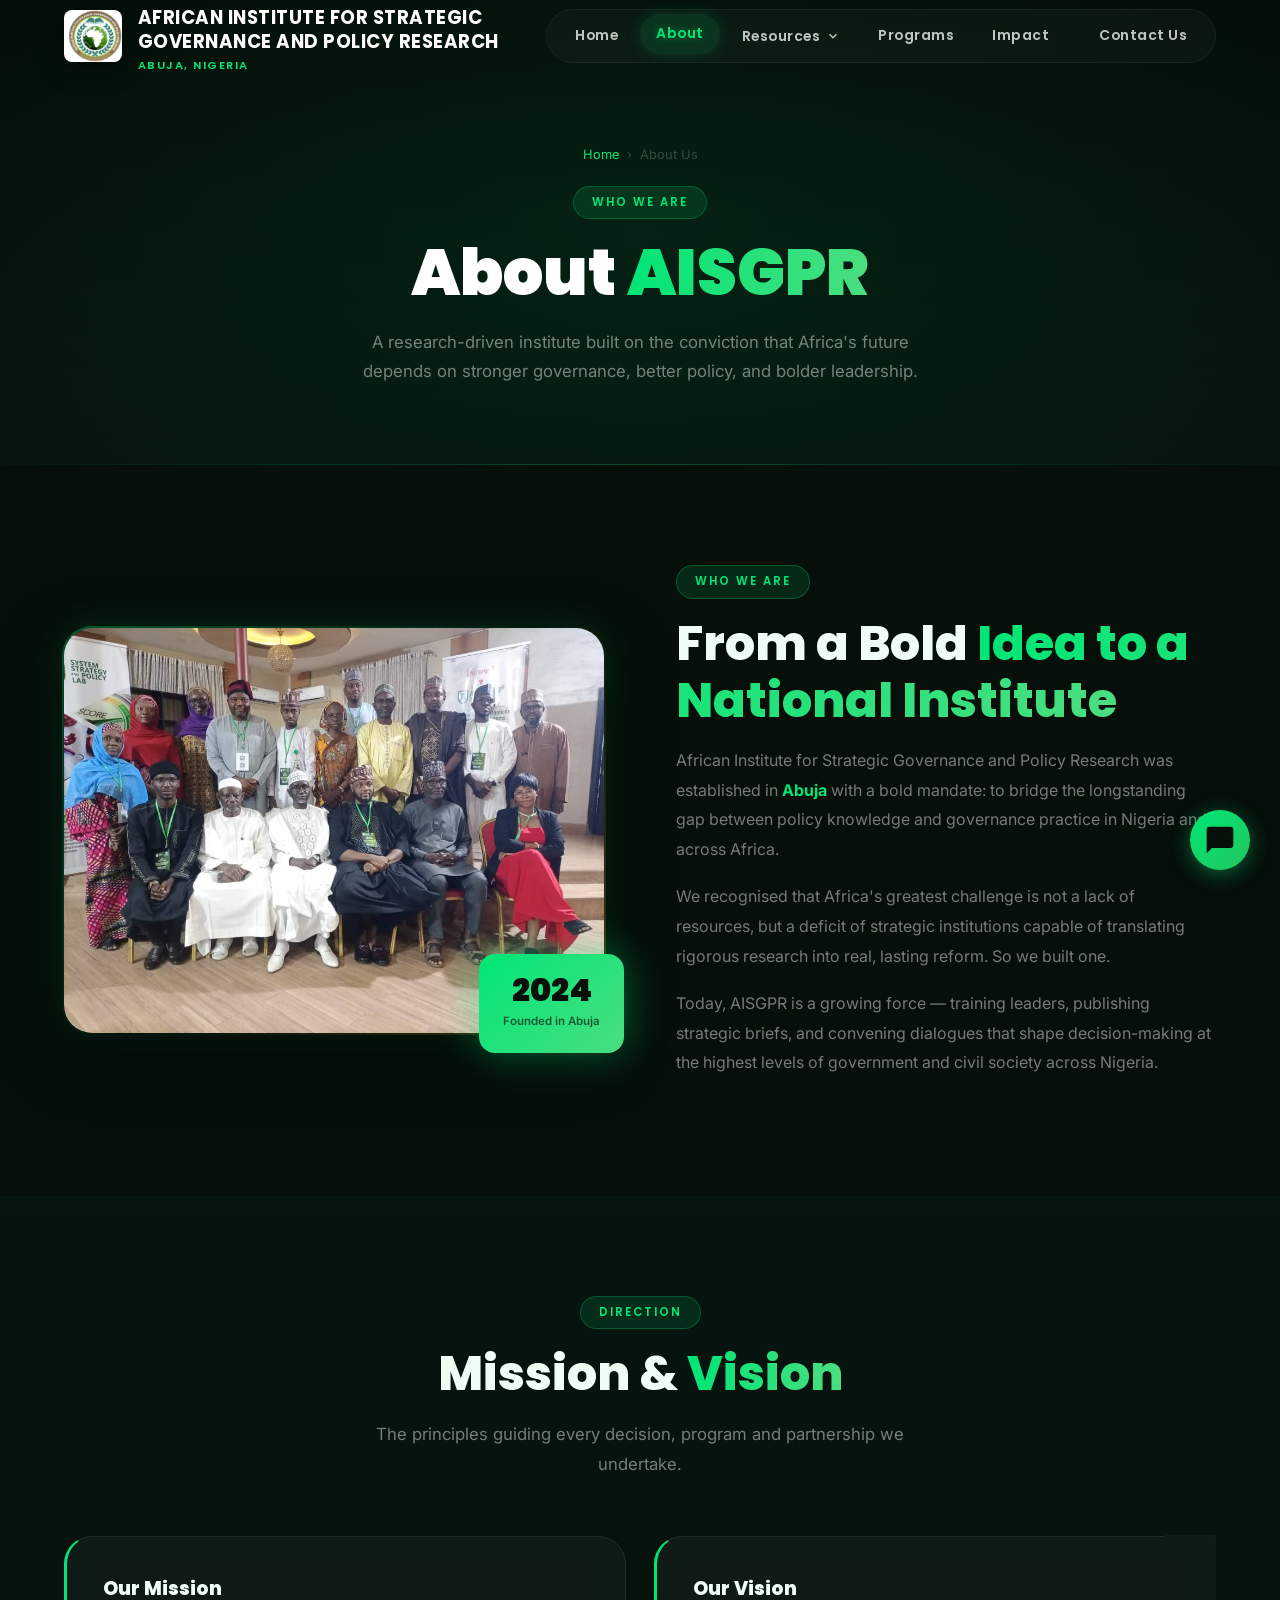
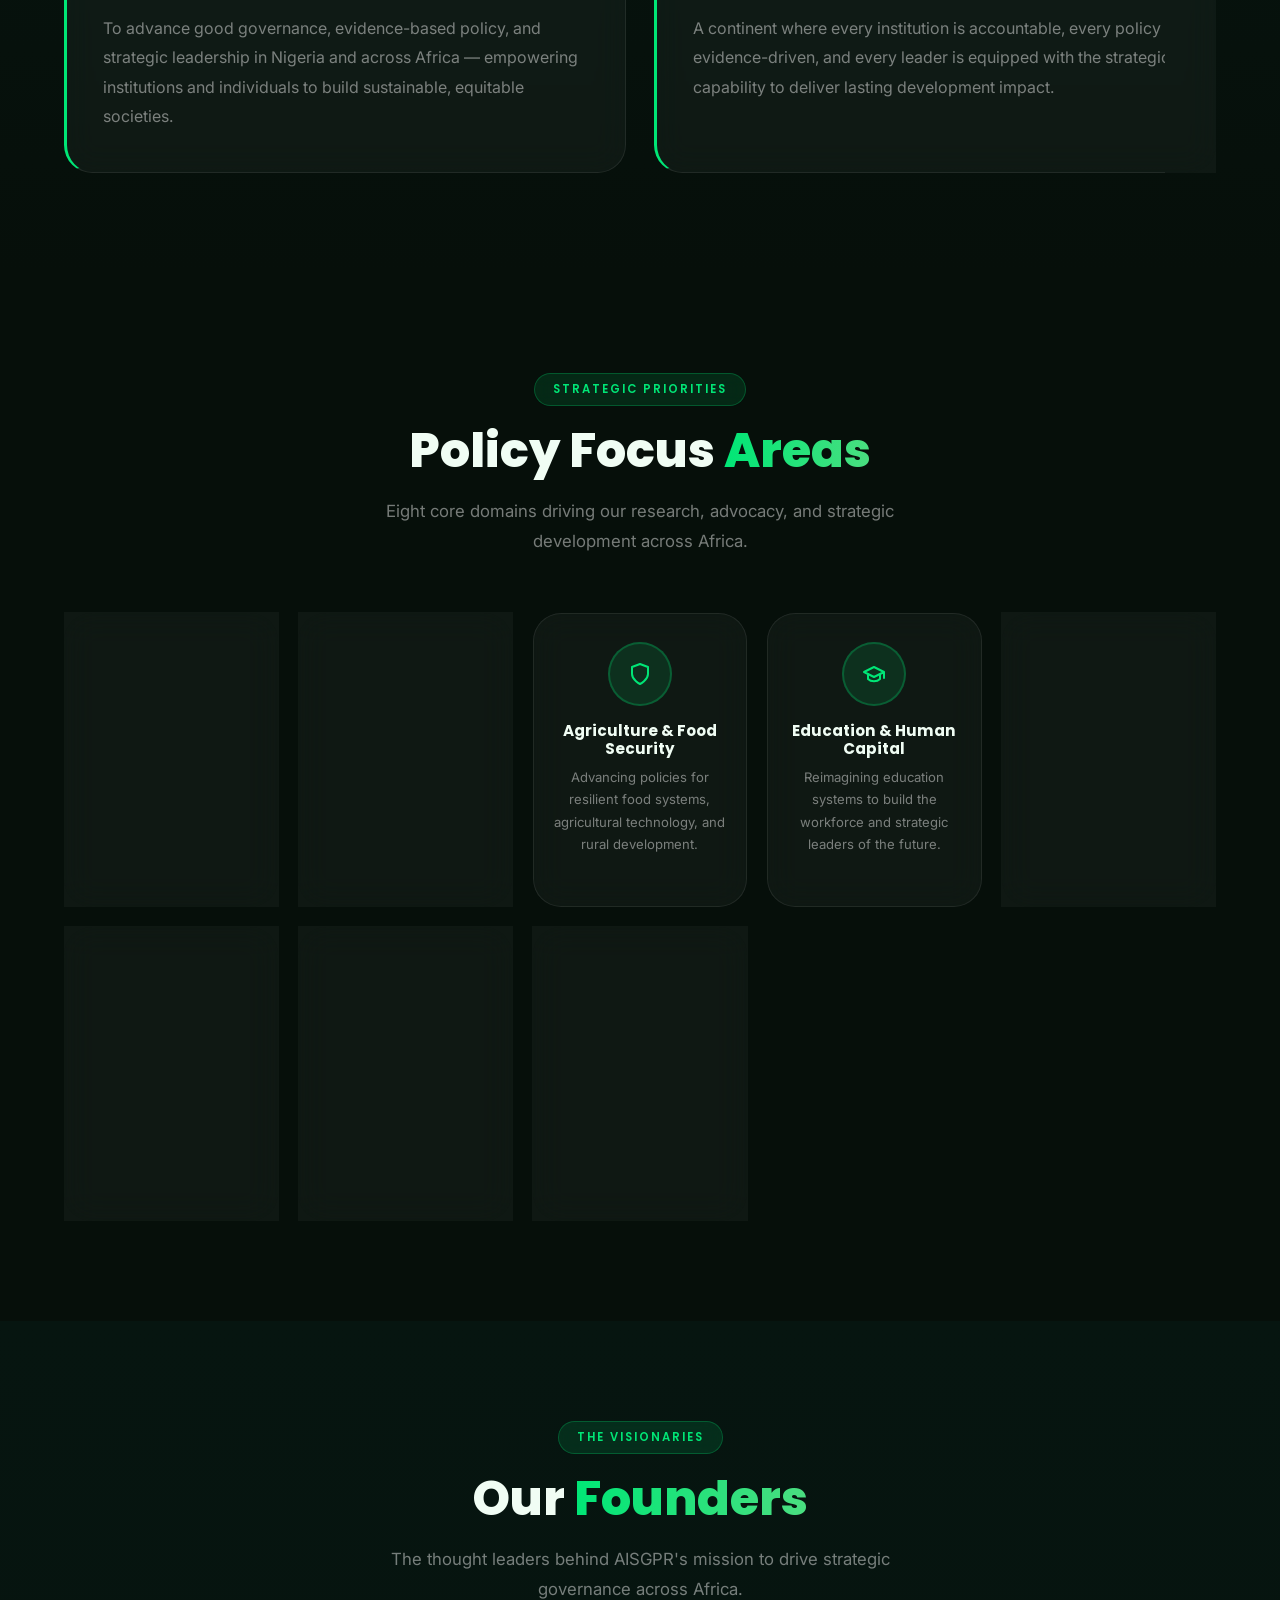
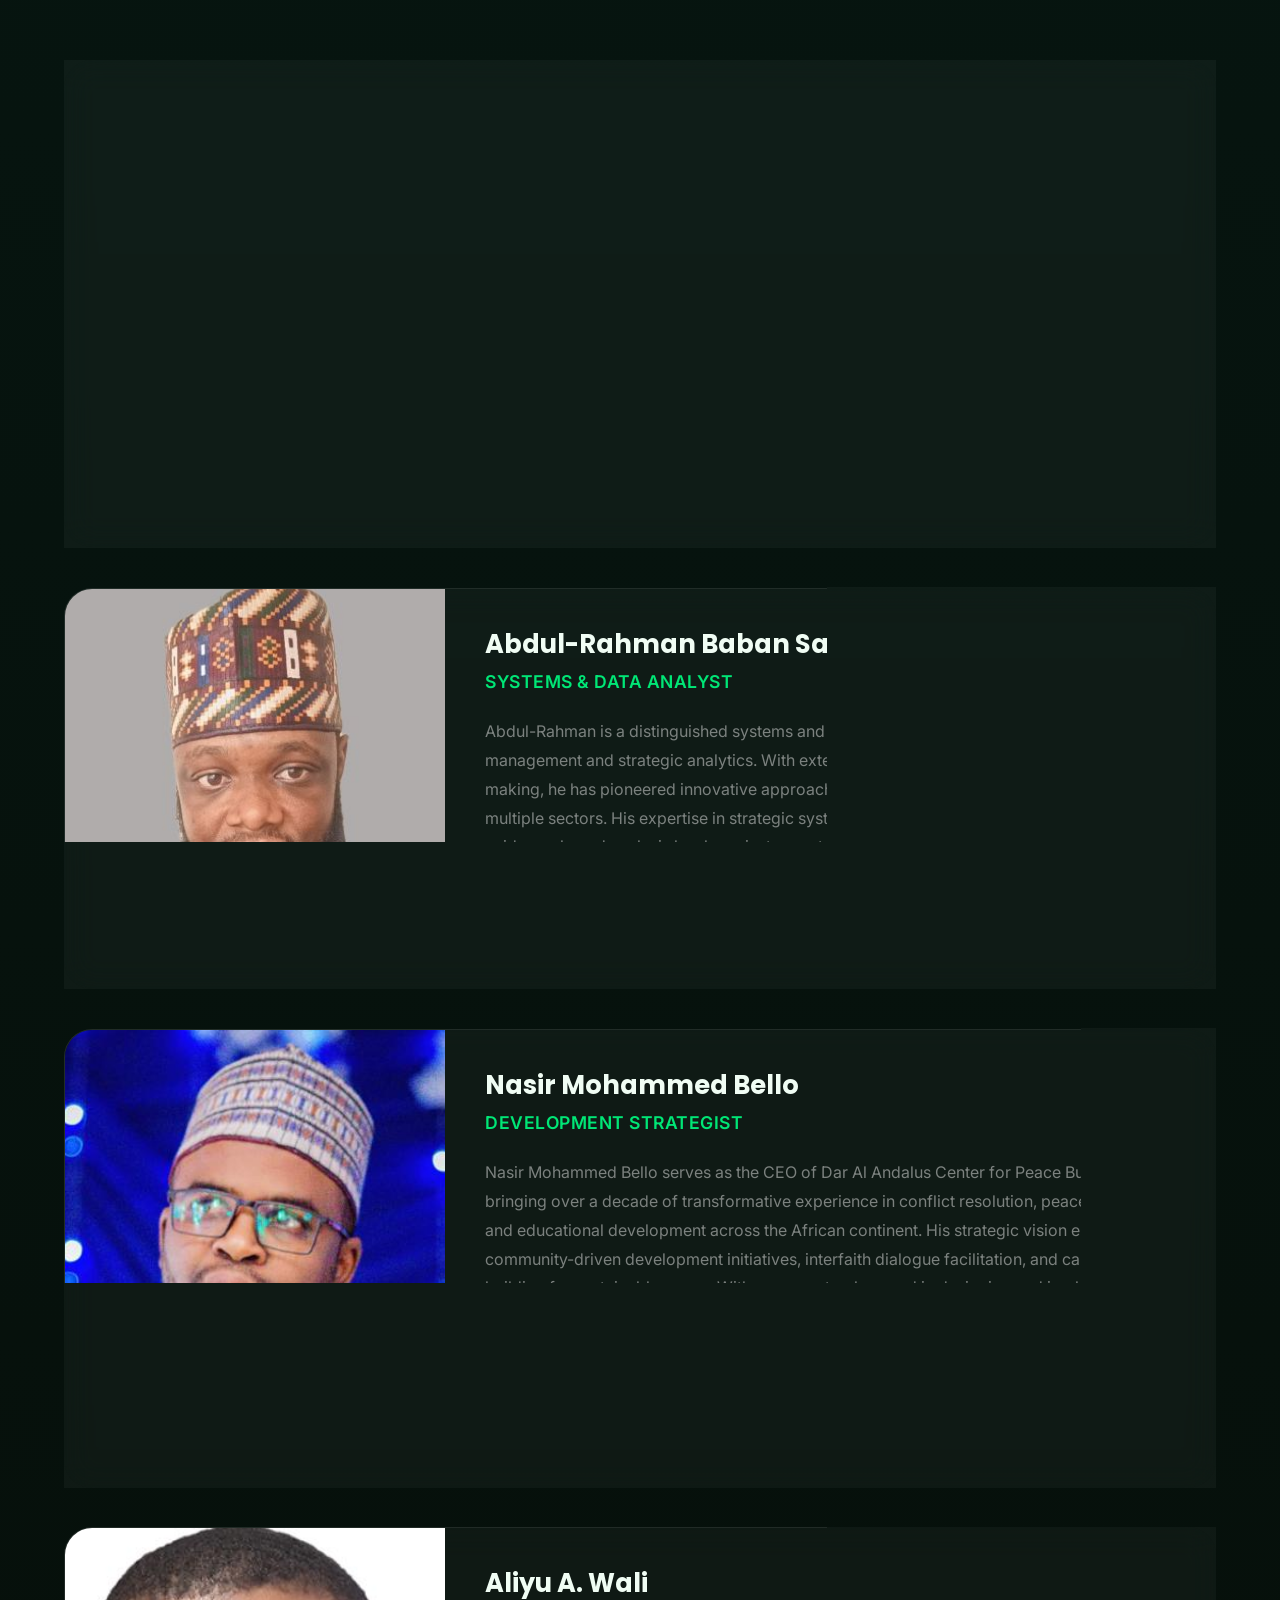
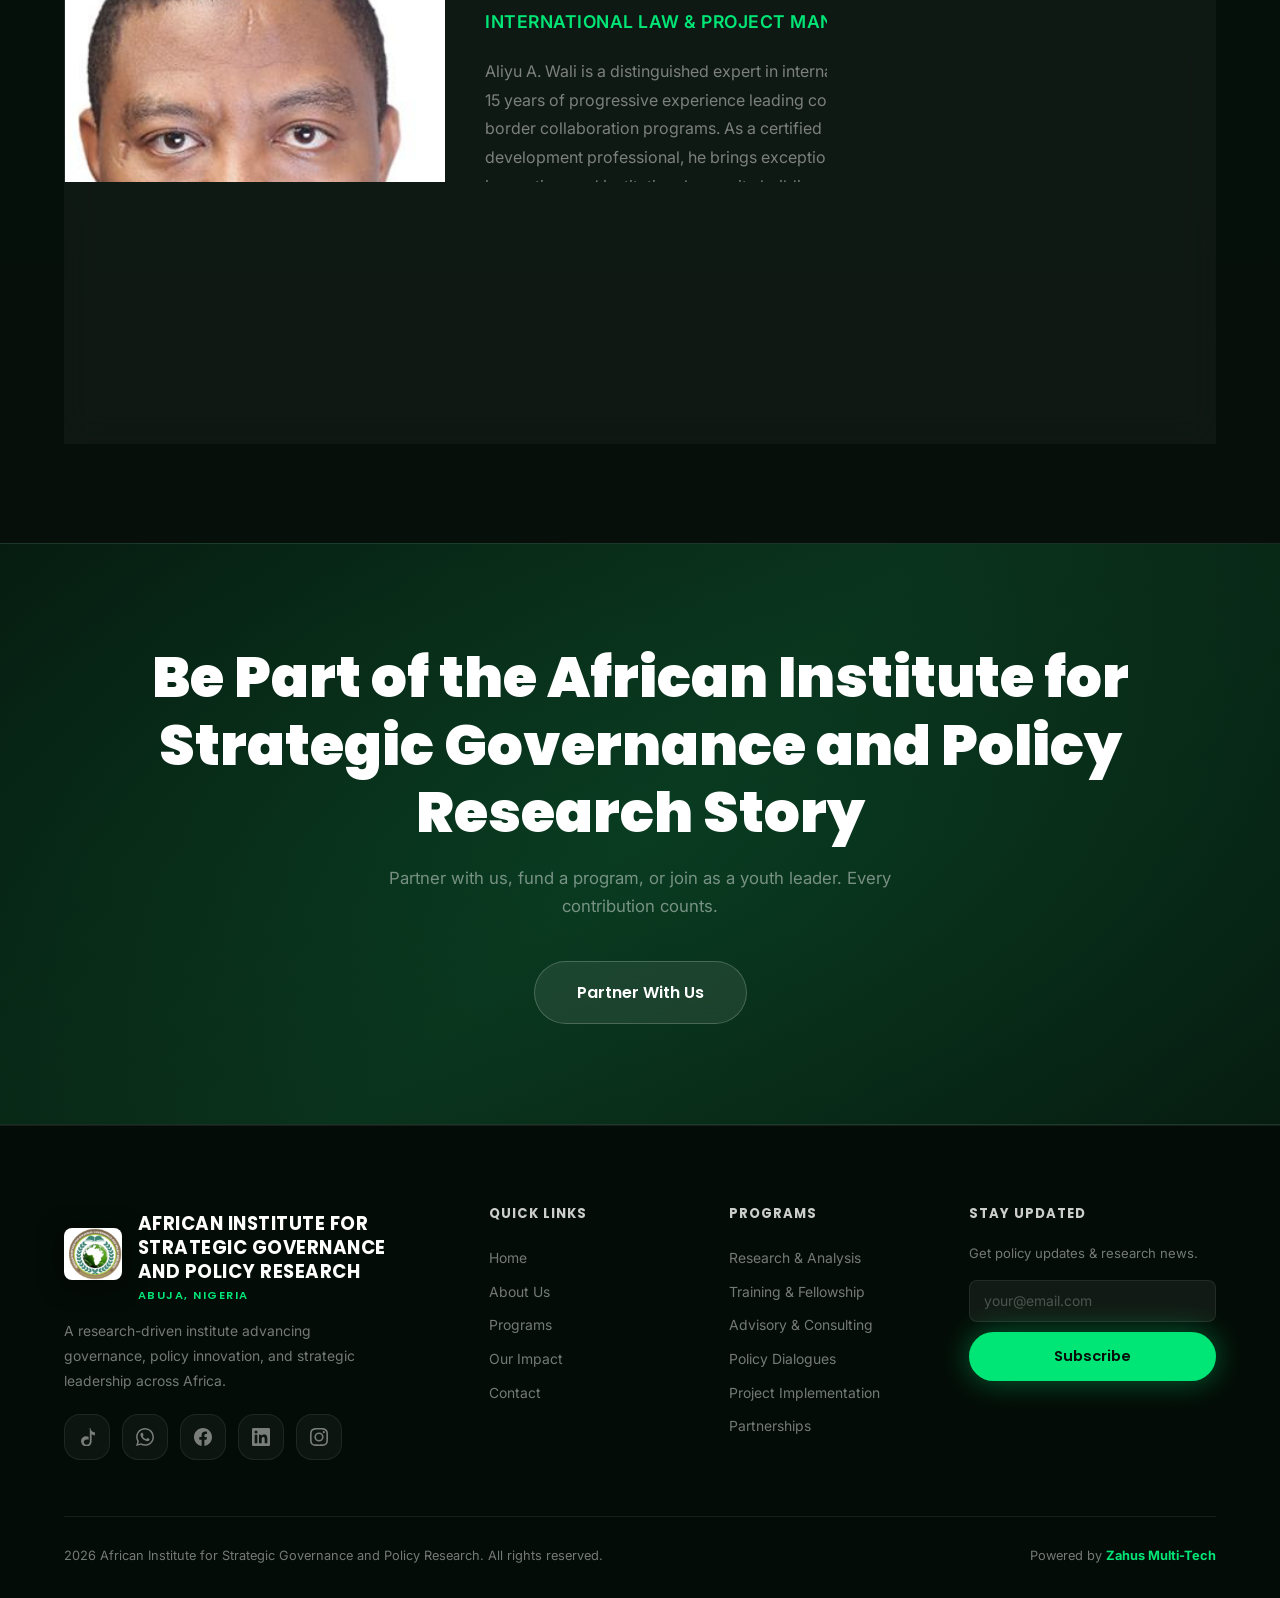
==== commit 7cade965: "Complete rebranding to AISGPR: Content, SEO, and UI Sync" ====
--- a/about.html
+++ b/about.html
@@ -9,9 +9,9 @@
     <meta name="google-site-verification" content="kpxqSwDE-SX_pO0rOLM9QsYnRwSs0oAshB_o0GFHURk" />
     <!-- SEO Metadata -->
     <meta name="description"
-        content="Learn about African Institute for Strategic Governance and Policy Research's story, mission, vision, and core values driving our youth-led climate action in Bauchi State, Nigeria." />
+        content="Learn about the African Institute for Strategic Governance and Policy Research (AISGPR) — our story, mission, vision, and core values driving policy innovation and strategic leadership across Africa." />
     <meta name="keywords"
-        content="About African Institute for Strategic Governance and Policy Research, climate NGO, environmental leadership, Bauchi State, sustainability mission, youth empowerment, Nigeria" />
+        content="About AISGPR, Strategic Governance Africa, Policy Research Nigeria, Institutional Reform, Strategic Leadership, Abuja Think Tank, Governance Excellence" />
     <meta name="author" content="African Institute for Strategic Governance and Policy Research" />
     <meta name="robots" content="index, follow" />
     <link rel="canonical" href="https://aisgpr.org/about.html" />
@@ -20,7 +20,7 @@
     <meta property="og:type" content="website" />
     <meta property="og:title" content="About Us — African Institute for Strategic Governance and Policy Research" />
     <meta property="og:description"
-        content="Learn about African Institute for Strategic Governance and Policy Research's story, mission, and vision driving our youth-led climate action." />
+        content="Learn about AISGPR's story, mission, and vision driving strategic governance and policy innovation across the continent." />
     <meta property="og:image" content="https://aisgpr.org/images/logo.jpg" />
     <meta property="og:url" content="https://aisgpr.org/about.html" />
 
@@ -28,7 +28,7 @@
     <meta name="twitter:card" content="summary_large_image" />
     <meta name="twitter:title" content="About Us — African Institute for Strategic Governance and Policy Research" />
     <meta name="twitter:description"
-        content="Learn about African Institute for Strategic Governance and Policy Research's story, mission, and vision driving our youth-led climate action." />
+        content="Learn about AISGPR's story, mission, and vision driving strategic governance and policy innovation across Africa." />
     <meta name="twitter:image" content="https://aisgpr.org/images/logo.jpg" />
     <link rel="icon" href="images/logo.jpg" />
     <link rel="preconnect" href="https://fonts.googleapis.com" />
--- a/css/style.css
+++ b/css/style.css
@@ -3817,3 +3817,5 @@
 .chat-input-area button svg {
     margin-left: -2px; /* slight visual optical alignment */
 }
+
+@media (max-width: 768px) { .nav-logo .logo-wordmark { font-size: 0.55rem !important; line-height: 1.1; max-width: 200px; white-space: normal; } }
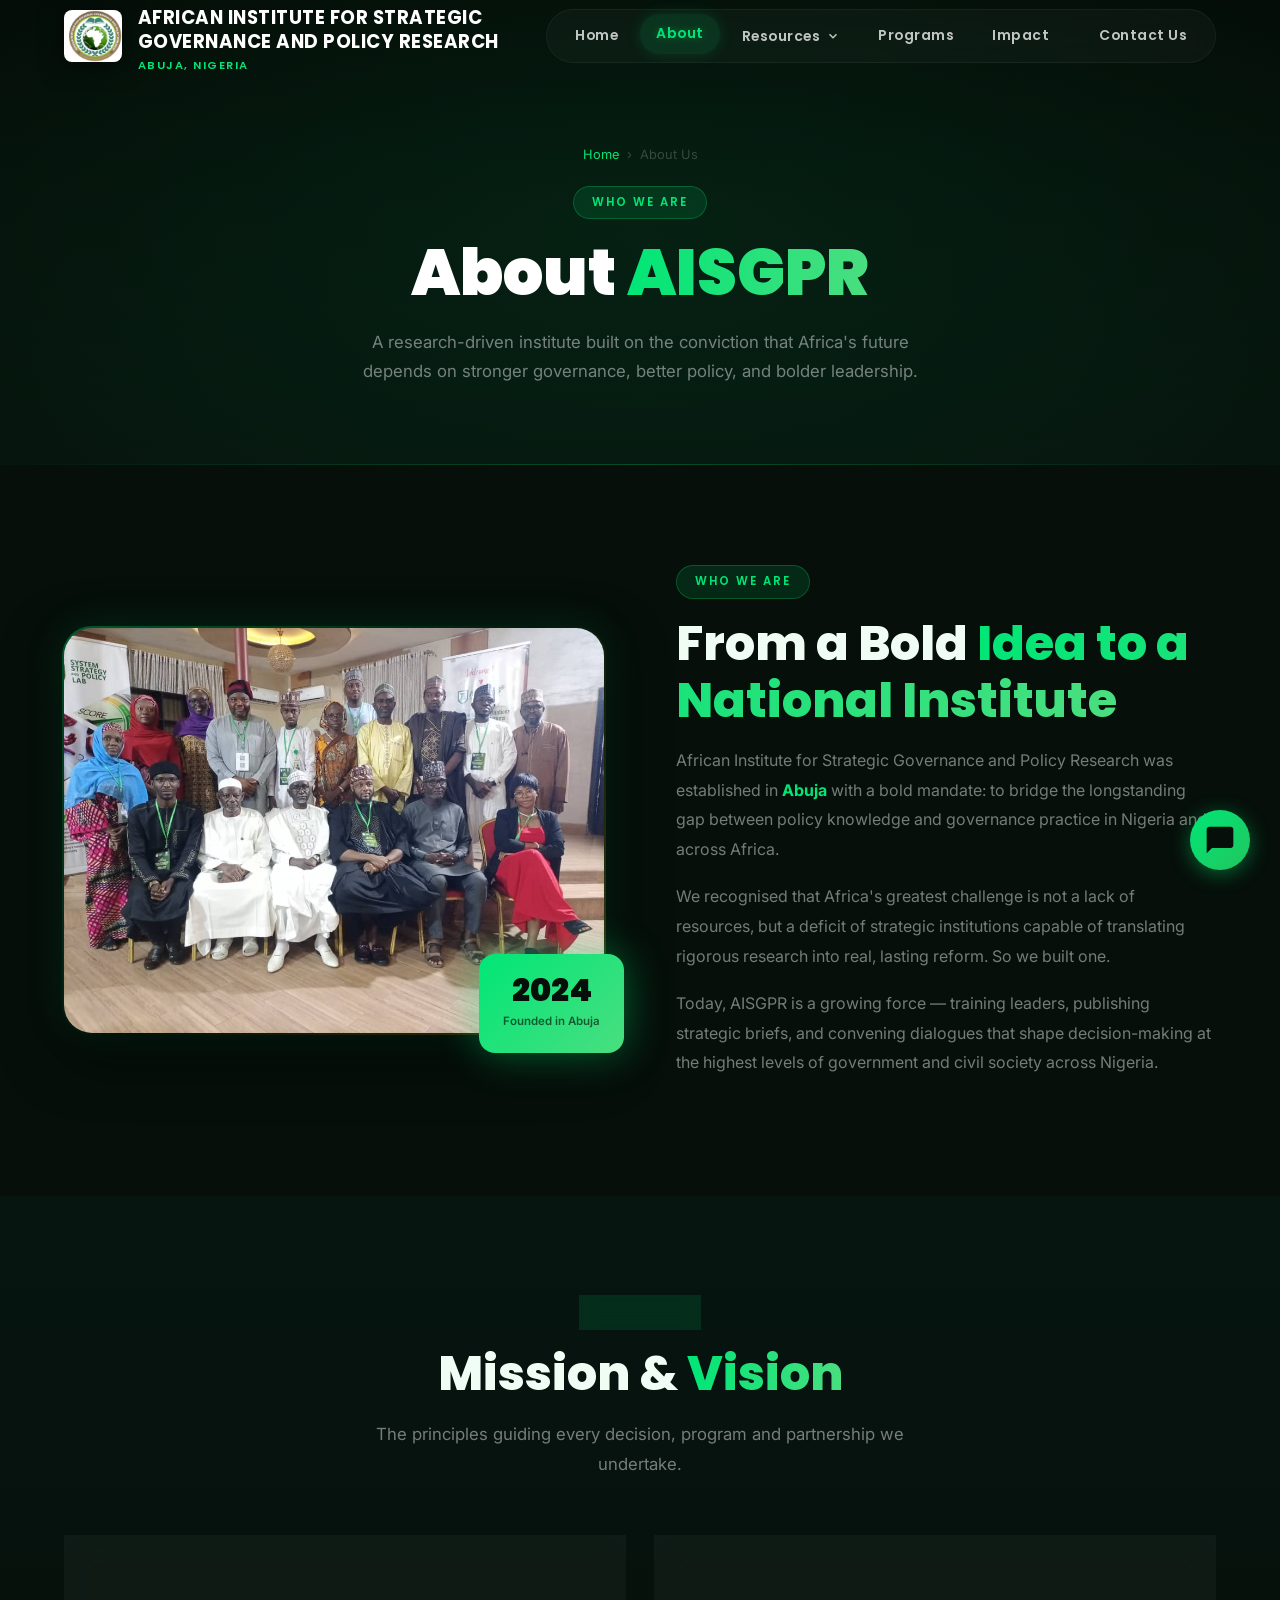
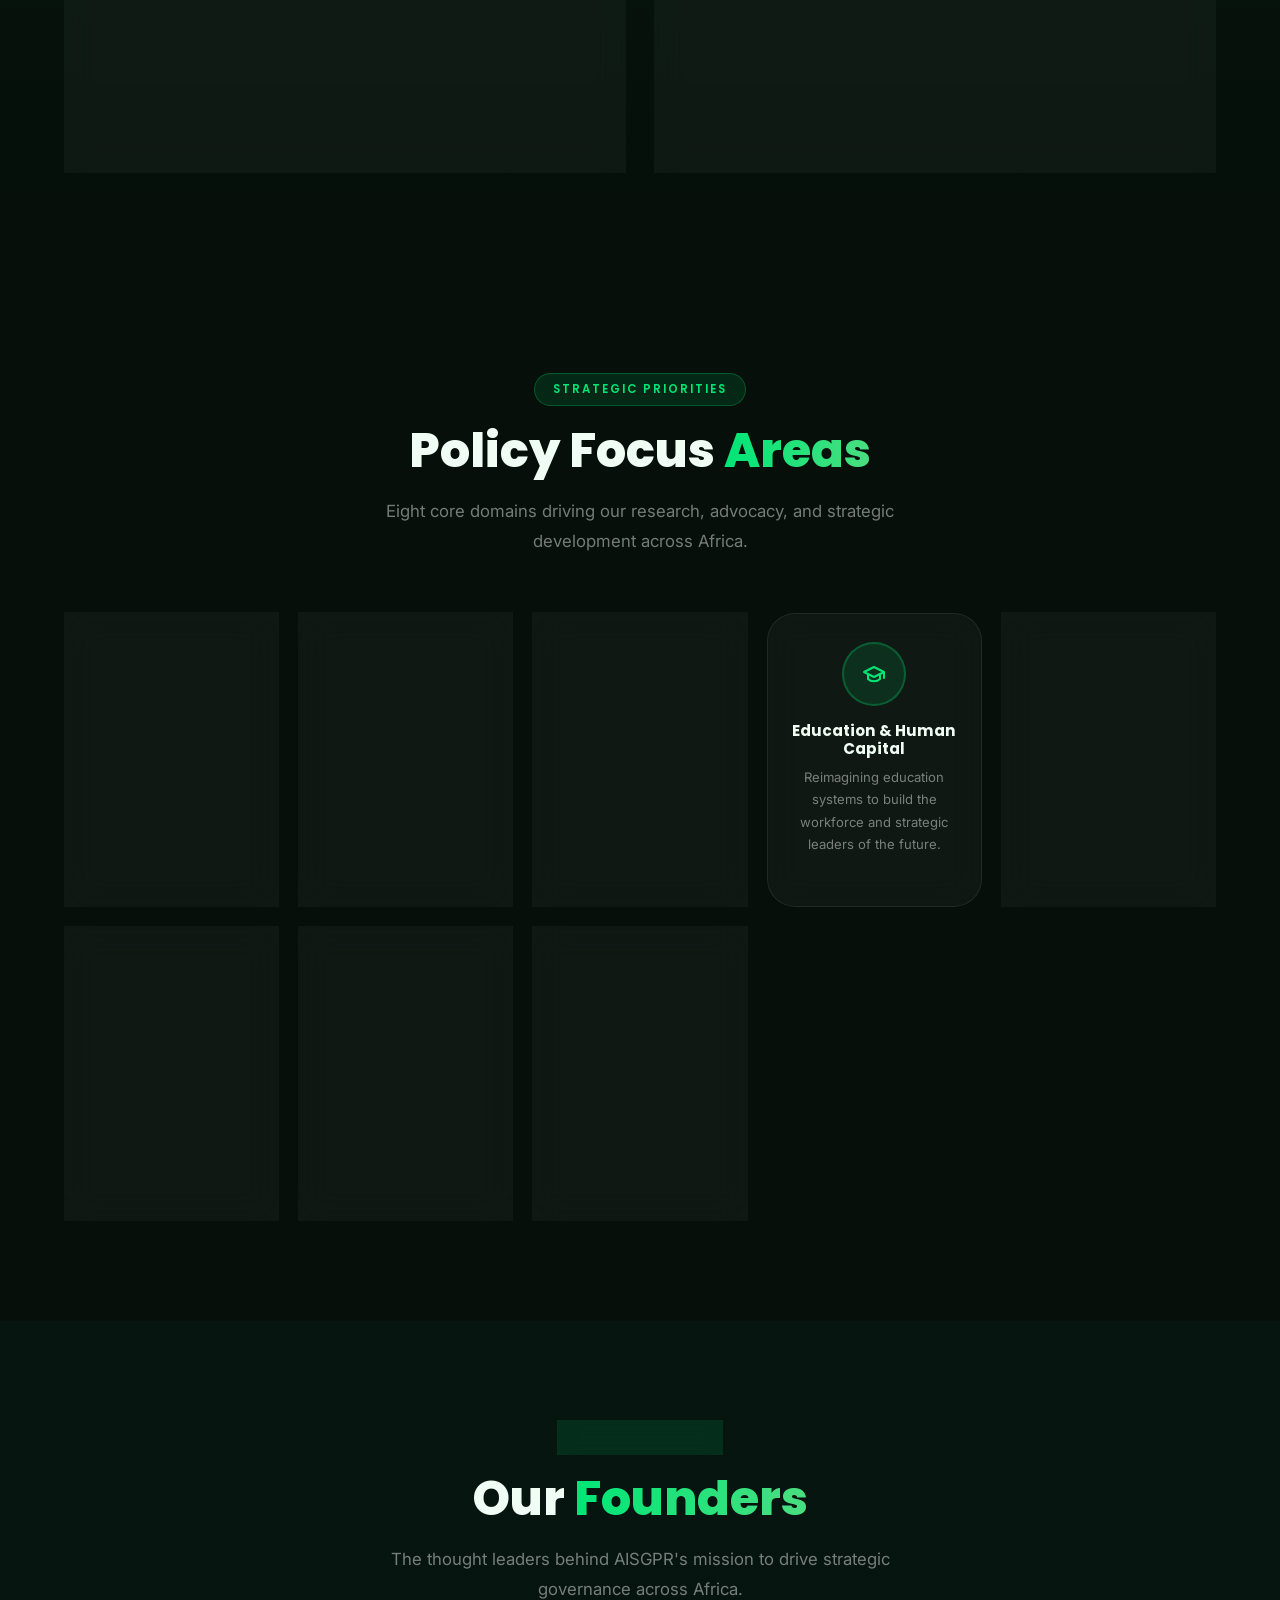
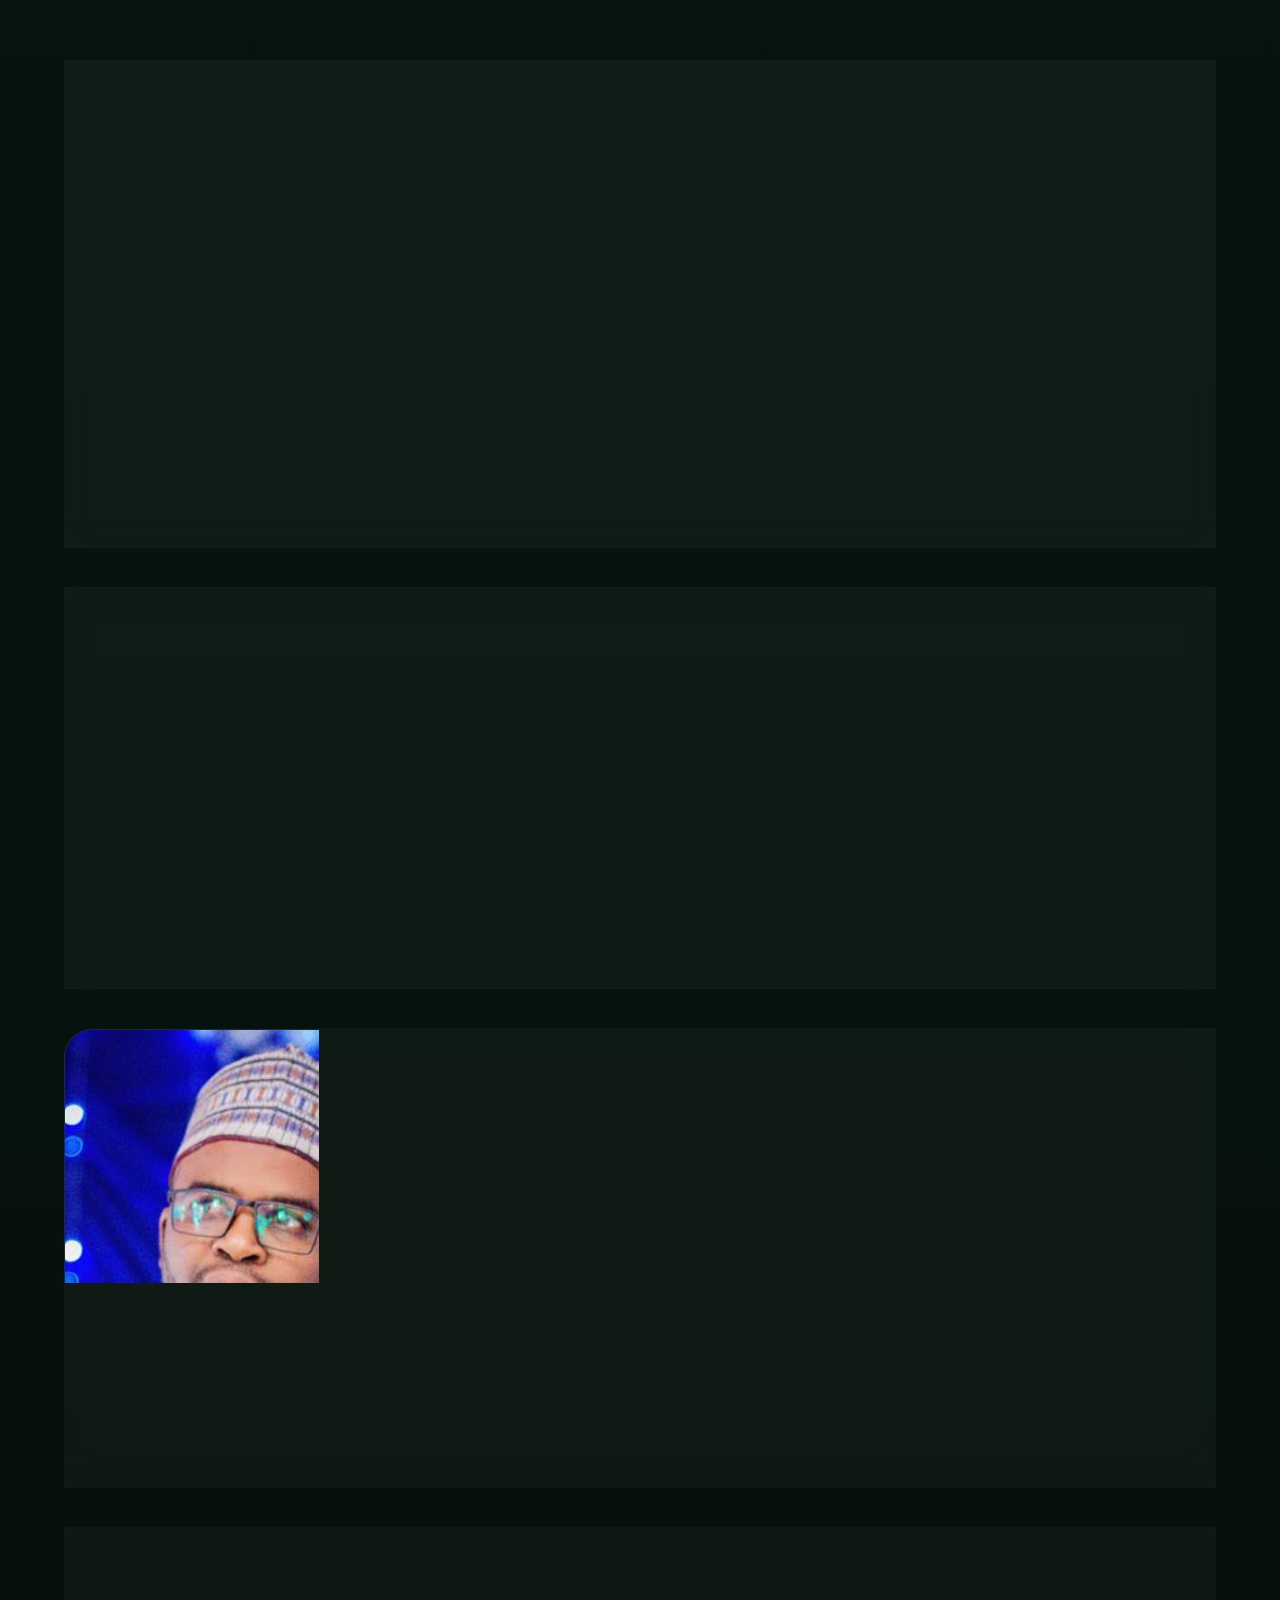
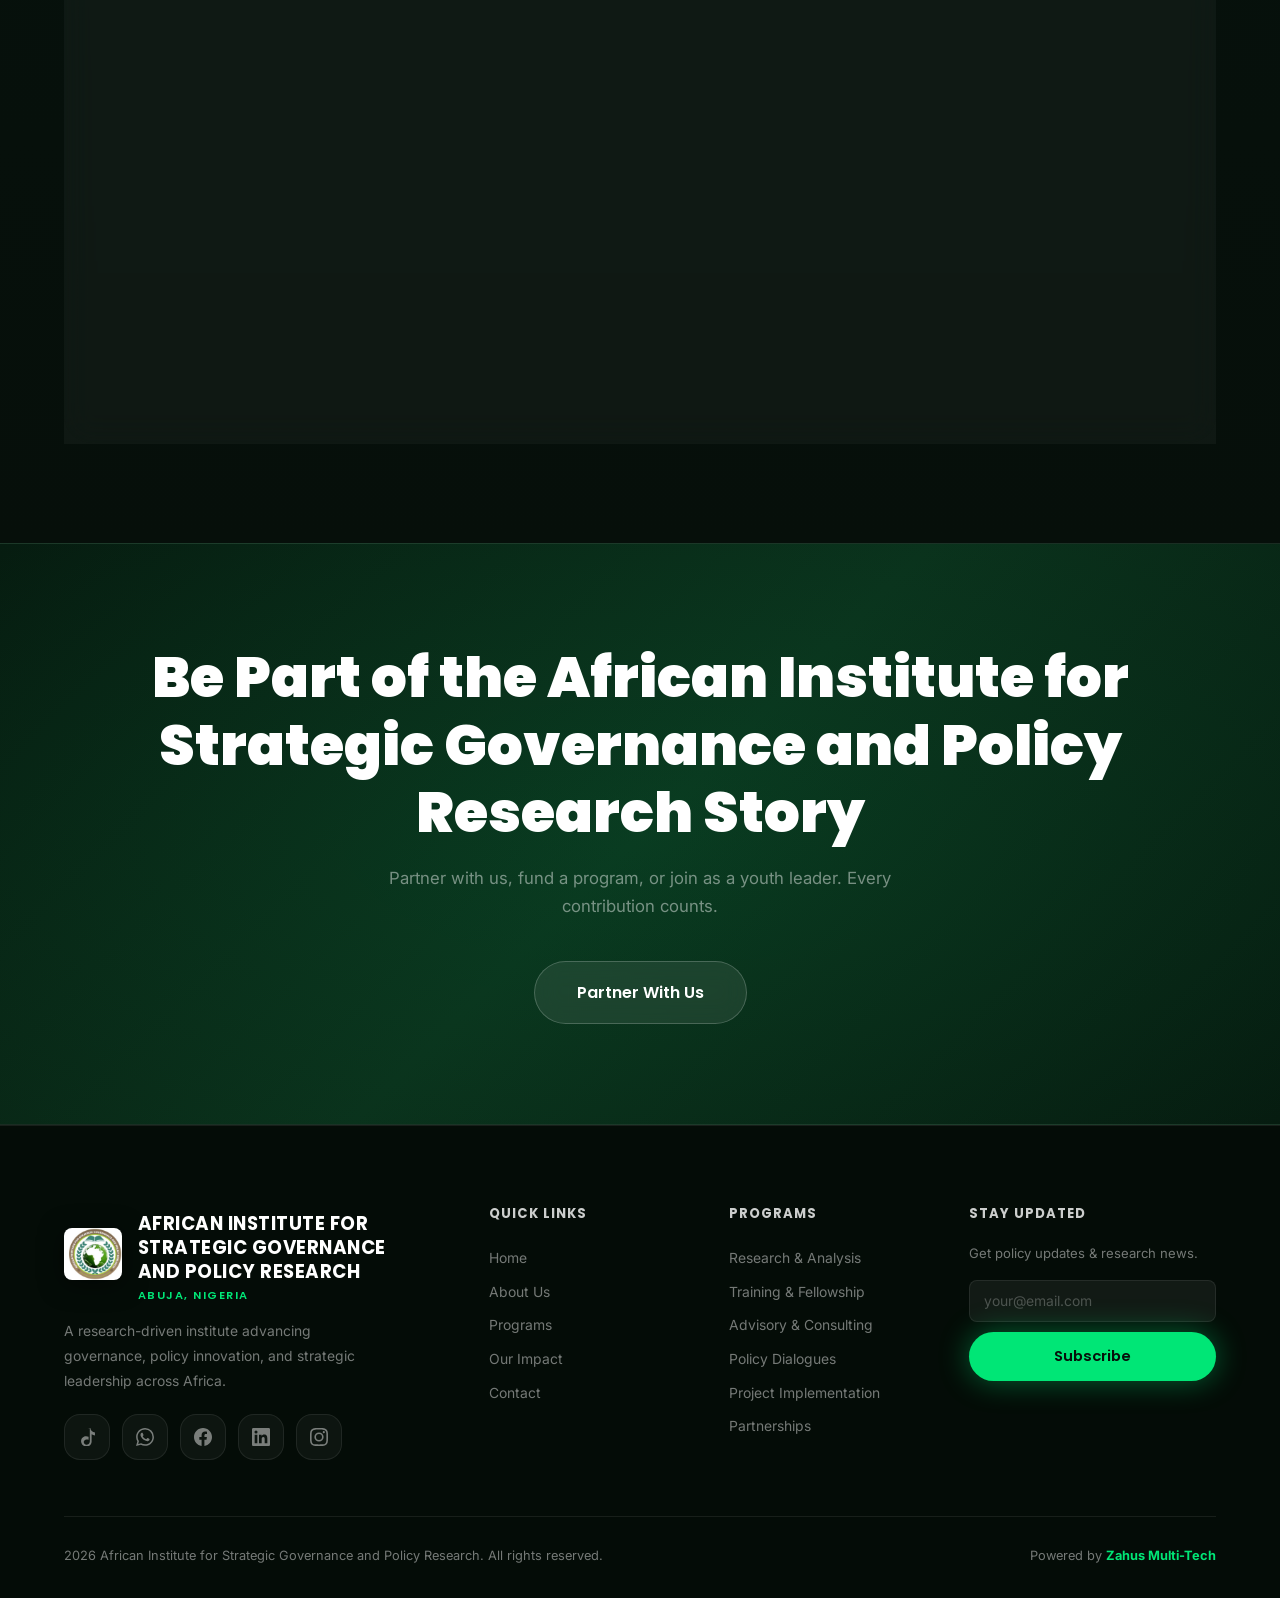
==== commit 6d4fc4af: "Restore and sync website changes to AISGPR branding" ====
--- a/about.html
+++ b/about.html
@@ -9,9 +9,9 @@
     <meta name="google-site-verification" content="kpxqSwDE-SX_pO0rOLM9QsYnRwSs0oAshB_o0GFHURk" />
     <!-- SEO Metadata -->
     <meta name="description"
-        content="Learn about the African Institute for Strategic Governance and Policy Research (AISGPR) — our story, mission, vision, and core values driving policy innovation and strategic leadership across Africa." />
+        content="Learn about African Institute for Strategic Governance and Policy Research's story, mission, vision, and core values driving our youth-led climate action in Bauchi State, Nigeria." />
     <meta name="keywords"
-        content="About AISGPR, Strategic Governance Africa, Policy Research Nigeria, Institutional Reform, Strategic Leadership, Abuja Think Tank, Governance Excellence" />
+        content="About African Institute for Strategic Governance and Policy Research, climate NGO, environmental leadership, Bauchi State, sustainability mission, youth empowerment, Nigeria" />
     <meta name="author" content="African Institute for Strategic Governance and Policy Research" />
     <meta name="robots" content="index, follow" />
     <link rel="canonical" href="https://aisgpr.org/about.html" />
@@ -20,7 +20,7 @@
     <meta property="og:type" content="website" />
     <meta property="og:title" content="About Us — African Institute for Strategic Governance and Policy Research" />
     <meta property="og:description"
-        content="Learn about AISGPR's story, mission, and vision driving strategic governance and policy innovation across the continent." />
+        content="Learn about African Institute for Strategic Governance and Policy Research's story, mission, and vision driving our youth-led climate action." />
     <meta property="og:image" content="https://aisgpr.org/images/logo.jpg" />
     <meta property="og:url" content="https://aisgpr.org/about.html" />
 
@@ -28,7 +28,7 @@
     <meta name="twitter:card" content="summary_large_image" />
     <meta name="twitter:title" content="About Us — African Institute for Strategic Governance and Policy Research" />
     <meta name="twitter:description"
-        content="Learn about AISGPR's story, mission, and vision driving strategic governance and policy innovation across Africa." />
+        content="Learn about African Institute for Strategic Governance and Policy Research's story, mission, and vision driving our youth-led climate action." />
     <meta name="twitter:image" content="https://aisgpr.org/images/logo.jpg" />
     <link rel="icon" href="images/logo.jpg" />
     <link rel="preconnect" href="https://fonts.googleapis.com" />
--- a/css/style.css
+++ b/css/style.css
@@ -3818,4 +3818,4 @@
     margin-left: -2px; /* slight visual optical alignment */
 }
 
-@media (max-width: 768px) { .nav-logo .logo-wordmark { font-size: 0.55rem !important; line-height: 1.1; max-width: 200px; white-space: normal; } }
+@media (max-width: 768px) { .nav-logo .logo-wordmark { font-size: 0.65rem !important; line-height: 1.1; max-width: 250px; white-space: normal; } }
